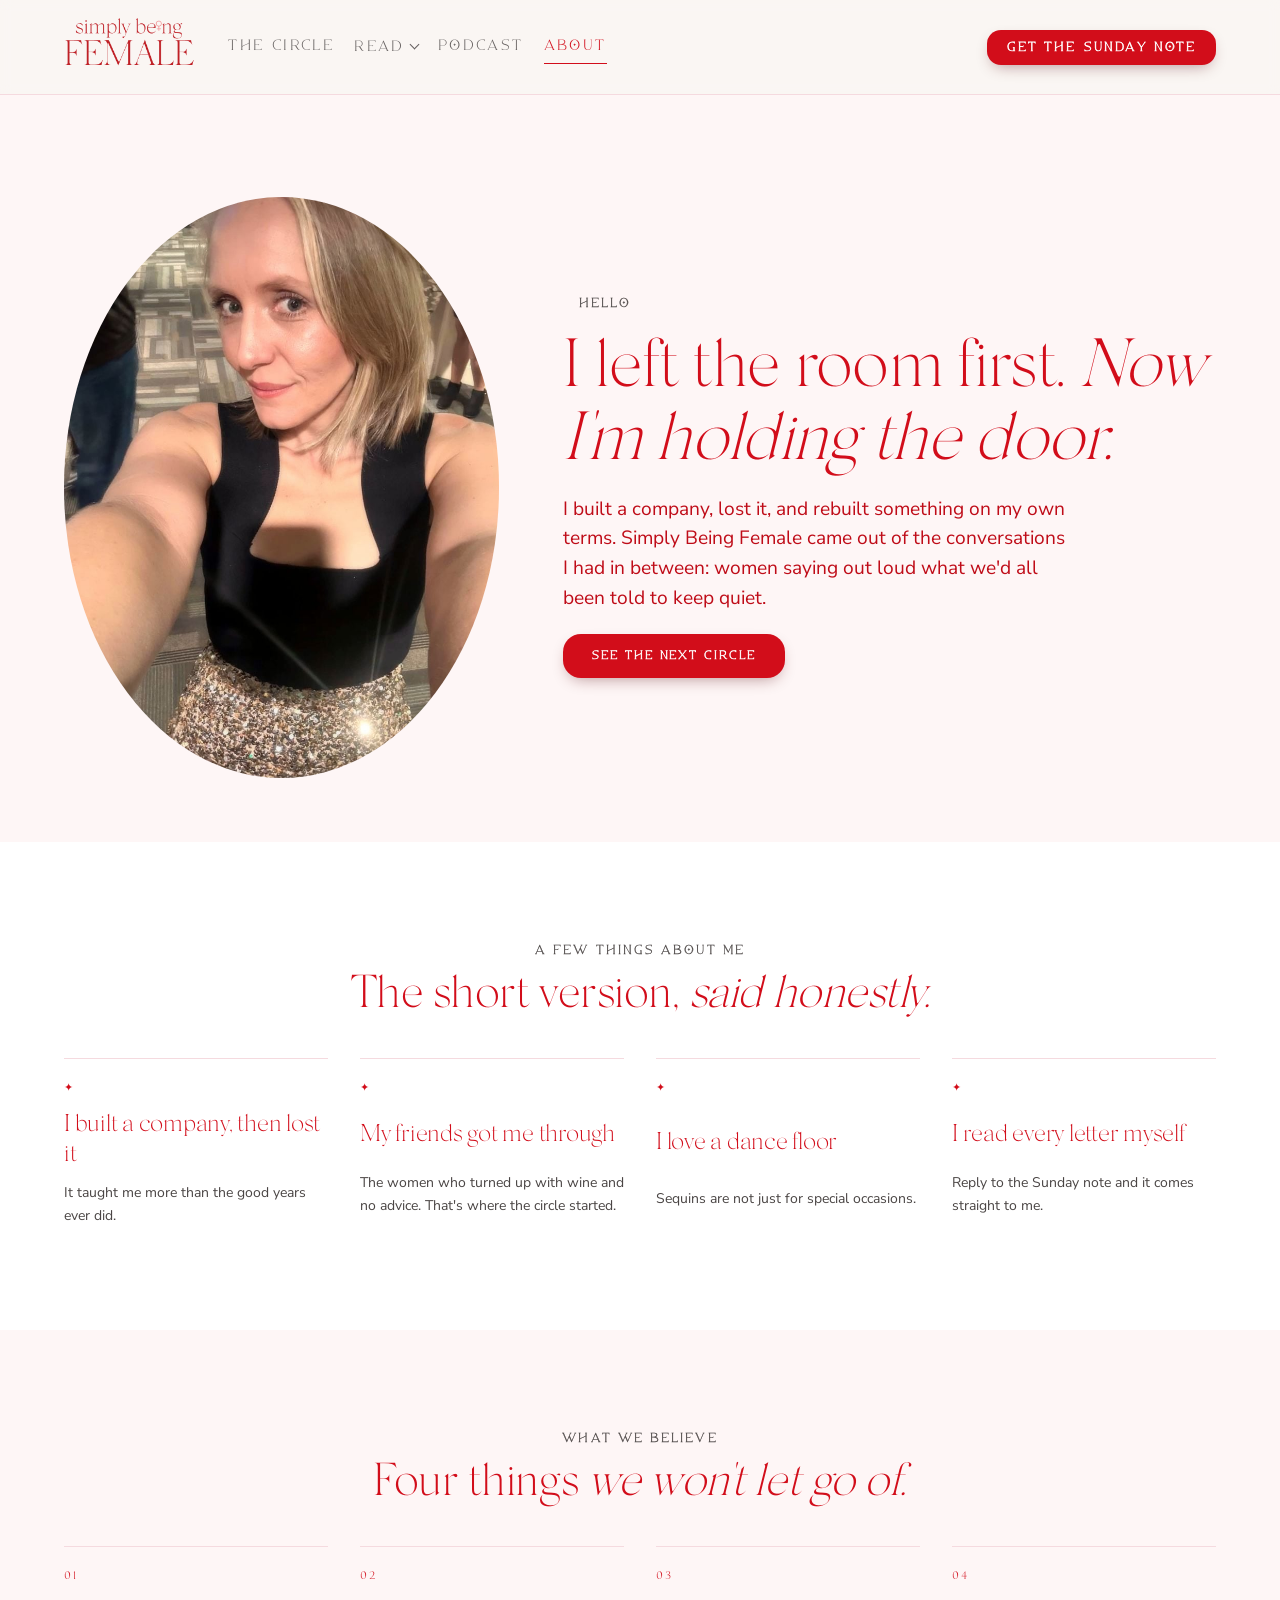
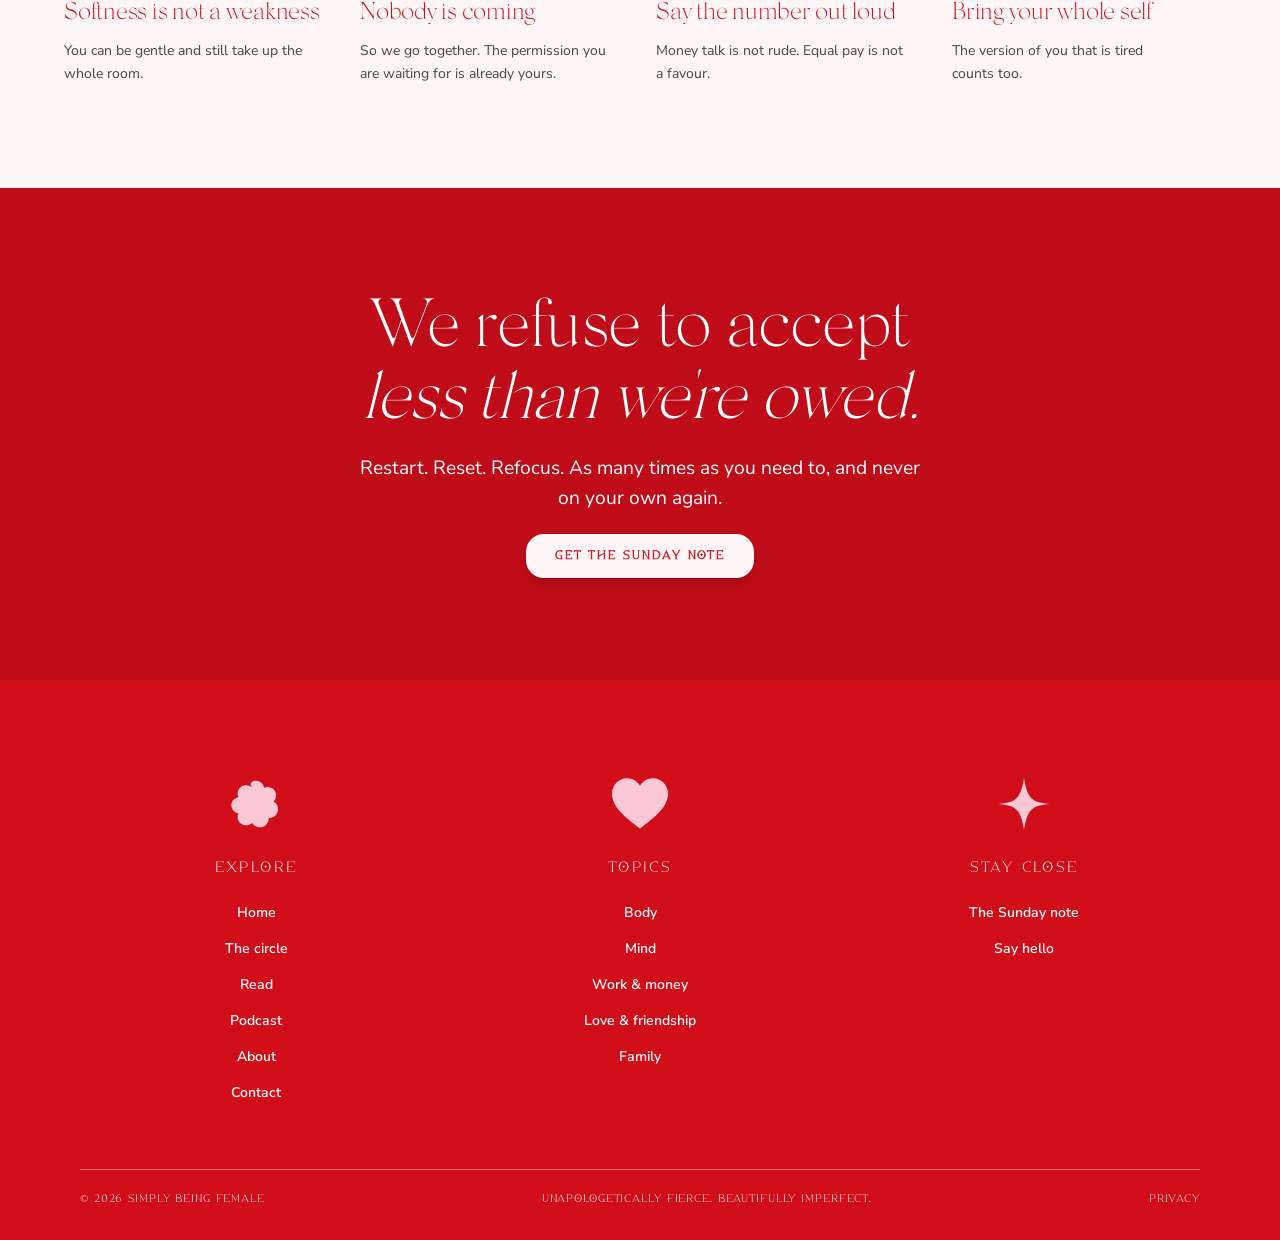
==== about.html @ 3d2ab076 "Higher-contrast badge, larger ready heading, slimmer signup field Co-Authored-By: Claude Opus 5.5 <n" ====
<!DOCTYPE html>
<html lang="en-GB">
<head>
  <meta charset="UTF-8" />
  <meta name="viewport" content="width=device-width, initial-scale=1.0" />
  <title>About · Simply Being Female</title>
  <meta name="description" content="I left the room first. Now I'm holding the door. The story behind Simply Being Female, and what we believe." />
  <meta property="og:type" content="website" />
  <meta property="og:site_name" content="Simply Being Female" />
  <meta property="og:title" content="About · Simply Being Female" />
  <meta property="og:description" content="I left the room first. Now I'm holding the door. The story behind Simply Being Female, and what we believe." />
  <meta property="og:url" content="https://simplybeingfemale.netlify.app/about.html" />
  <meta property="og:image" content="https://simplybeingfemale.netlify.app/assets/imagery/founder-garden.jpg" />
  <meta name="twitter:card" content="summary_large_image" />
  <link rel="icon" type="image/svg+xml" href="assets/favicon.svg" />
  <link rel="stylesheet" href="style.css?v=20261121e" />
</head>
<body>

  <div class="nav-utility">
    <a class="brand-wordmark" href="index.html"><img src="assets/logos/SBF%20Logo%20V2.png" alt="Simply Being Female, home" /></a>
    <nav class="nav-links-all" id="nav-links-all" aria-label="Main">
      <a class="nav-link" href="circle.html">The circle</a>
      <div class="nav-topics">
        <button class="nav-link nav-topics-toggle" type="button" aria-expanded="false" aria-controls="topics-menu">Read</button>
        <div class="topics-menu" id="topics-menu">
          <div class="topics-inner">
            <div class="topics-col">
              <span class="topics-title">Read by topic</span>
              <a href="blog.html">Everything</a>
              <a href="blog.html?topic=body">Body</a>
              <a href="blog.html?topic=mind">Mind</a>
              <a href="blog.html?topic=work-and-money">Work &amp; money</a>
              <a href="blog.html?topic=love-and-friendship">Love &amp; friendship</a>
              <a href="blog.html?topic=family">Family</a>
            </div>
          </div>
        </div>
      </div>
      <a class="nav-link" href="podcast.html">Podcast</a>
      <a class="nav-link active" aria-current="page" href="about.html">About</a>
    </nav>
    <div class="nav-utility-actions">
      <a class="btn btn-primary btn-sm nav-cta" href="#" data-open-join><span class="hide-sm">Get the </span>Sunday note</a>
      <button class="nav-toggle" aria-label="Open menu" aria-expanded="false" aria-controls="nav-links-all">&#9776;</button>
    </div>
  </div>

  <main>

    <section class="section tone-blush" style="padding-bottom: var(--space-16);">
      <div class="section-inner wide two-up" style="grid-template-columns: minmax(0,.8fr) minmax(0,1.2fr);">
        <div class="photo-mask oval"><img src="assets/imagery/founder-sequins.jpg" alt="The founder in a black top and sequin skirt" loading="lazy" /></div>
        <div class="stack">
          <div class="eyebrow rule">Hello</div>
          <h1 style="font-size: var(--text-display);">I left the room first. <em>Now I'm holding the door.</em></h1>
          <p class="lede" style="max-width: 42ch;">I built a company, lost it, and rebuilt something on my own terms. Simply Being Female came out of the conversations I had in between: women saying out loud what we'd all been told to keep quiet.</p>
          <a class="btn btn-primary" href="circle.html">See the next circle</a>
        </div>
      </div>
    </section>

    <section class="section tone-white">
      <div class="section-inner wide" style="display:grid; gap: var(--space-10);">
        <div class="stack center" style="gap: var(--space-3);">
          <div class="eyebrow rule center">A few things about me</div>
          <h2>The short version, <em>said honestly.</em></h2>
        </div>
        <div class="belief-grid">
          <div class="belief-item">
            <span class="belief-num">✦</span>
            <h3>I built a company, then lost it</h3>
            <p>It taught me more than the good years ever did.</p>
          </div>
          <div class="belief-item">
            <span class="belief-num">✦</span>
            <h3>My friends got me through</h3>
            <p>The women who turned up with wine and no advice. That's where the circle started.</p>
          </div>
          <div class="belief-item">
            <span class="belief-num">✦</span>
            <h3>I love a dance floor</h3>
            <p>Sequins are not just for special occasions.</p>
          </div>
          <div class="belief-item">
            <span class="belief-num">✦</span>
            <h3>I read every letter myself</h3>
            <p>Reply to the Sunday note and it comes straight to me.</p>
          </div>
        </div>
      </div>
    </section>

    <section class="section tone-blush">
      <div class="section-inner wide" style="display:grid; gap: var(--space-10);">
        <div class="stack center" style="gap: var(--space-3);">
          <div class="eyebrow rule center">What we believe</div>
          <h2>Four things <em>we won't let go of.</em></h2>
        </div>
        <div class="belief-grid">
          <div class="belief-item">
            <span class="belief-num">01</span>
            <h3>Softness is not a weakness</h3>
            <p>You can be gentle and still take up the whole room.</p>
          </div>
          <div class="belief-item">
            <span class="belief-num">02</span>
            <h3>Nobody is coming</h3>
            <p>So we go together. The permission you are waiting for is already yours.</p>
          </div>
          <div class="belief-item">
            <span class="belief-num">03</span>
            <h3>Say the number out loud</h3>
            <p>Money talk is not rude. Equal pay is not a favour.</p>
          </div>
          <div class="belief-item">
            <span class="belief-num">04</span>
            <h3>Bring your whole self</h3>
            <p>The version of you that is tired counts too.</p>
          </div>
        </div>
      </div>
    </section>

    <section class="section tone-raspberry" style="text-align:center;">
      <div class="section-inner stack center">
        <h2 style="max-width: 20ch; font-size: var(--text-display);">We refuse to accept <em>less than we're owed.</em></h2>
        <p class="lede" style="margin-inline:auto;">Restart. Reset. Refocus. As many times as you need to, and never on your own again.</p>
        <a class="btn btn-secondary" href="#" data-open-join>Get the Sunday note</a>
      </div>
    </section>

  </main>

  <footer class="site-footer">
    <div class="footer-inner">
      <div class="footer-grid">
        <div class="footer-col">
          <svg class="footer-icon" viewBox="0 0 48 48" aria-hidden="true"><path d="M24 4c3.6 0 6.3 2.6 6.9 6 3.2-1.4 7-.6 9 2.4 2 3 1.6 6.8-.7 9.4 3 1.8 4.4 5.4 3.4 8.8-1 3.4-4.2 5.6-7.7 5.4.2 3.5-2 6.8-5.4 7.7-3.4 1-7-.5-8.8-3.4-2.6 2.3-6.4 2.7-9.4.7-3-2-3.8-5.8-2.4-9-3.4-.6-6-3.3-6-6.9s2.6-6.3 6-6.9c-1.4-3.2-.6-7 2.4-9 3-2 6.8-1.6 9.4.7C17.7 6.5 20.4 4 24 4z" fill="currentColor"/></svg>
          <span class="footer-col-title">Explore</span>
          <a href="index.html">Home</a>
          <a href="circle.html">The circle</a>
          <a href="blog.html">Read</a>
          <a href="podcast.html">Podcast</a>
          <a href="about.html">About</a>
          <a href="contact.html">Contact</a>
        </div>
        <div class="footer-col">
          <svg class="footer-icon" viewBox="0 0 24 22" aria-hidden="true"><path d="M12 21.5C5.5 16.6 0 12.2 0 6.6 0 3 2.8 0 6.4 0c2.3 0 4.4 1.2 5.6 3.1C13.2 1.2 15.3 0 17.6 0 21.2 0 24 3 24 6.6c0 5.6-5.5 10-12 14.9z" fill="currentColor"/></svg>
          <span class="footer-col-title">Topics</span>
          <a href="blog.html?topic=body">Body</a>
          <a href="blog.html?topic=mind">Mind</a>
          <a href="blog.html?topic=work-and-money">Work &amp; money</a>
          <a href="blog.html?topic=love-and-friendship">Love &amp; friendship</a>
          <a href="blog.html?topic=family">Family</a>
        </div>
        <div class="footer-col">
          <svg class="footer-icon" viewBox="0 0 48 48" aria-hidden="true"><path d="M24 2c1.6 10.4 4.2 15.8 8 18.4 3.2 2.2 7.6 3 14 3.6-6.4.6-10.8 1.4-14 3.6-3.8 2.6-6.4 8-8 18.4-1.6-10.4-4.2-15.8-8-18.4-3.2-2.2-7.6-3-14-3.6 6.4-.6 10.8-1.4 14-3.6 3.8-2.6 6.4-8 8-18.4z" fill="currentColor"/></svg>
          <span class="footer-col-title">Stay close</span>
          <a href="#" data-open-join>The Sunday note</a>
          <a href="contact.html">Say hello</a>
        </div>
      </div>
      <div class="footer-bottom">
        <span>© 2026 Simply Being Female</span>
        <span class="footer-tagline">Unapologetically fierce. Beautifully imperfect.</span>
        <div class="footer-social"><a href="privacy.html">Privacy</a></div>
      </div>
    </div>
  </footer>

  <div class="dialog-scrim" id="join-dialog">
    <div class="dialog-box" role="dialog" aria-modal="true" aria-labelledby="join-title">
      <button class="dialog-close" data-close-join aria-label="Close">&times;</button>
      <div id="join-step-1">
        <h2 id="join-title">The Sunday note</h2>
        <form id="join-form" class="join-form" name="sunday-note" method="POST" data-netlify="true" netlify-honeypot="bot-field">
          <input type="hidden" name="form-name" value="sunday-note" />
          <p hidden><label>Don't fill this out: <input name="bot-field" /></label></p>
          <p>The letter you'd write if you weren't being polite. Every Sunday, free, plus first sight of new circle dates.</p>
          <div class="field">
            <label class="field-label" for="join-email">Email</label>
            <input id="join-email" type="email" name="email" placeholder="you@email.com" autocomplete="email" required />
          </div>
          <p class="join-small">Unsubscribe whenever, no hard feelings. <a href="privacy.html">Privacy</a></p>
          <div class="dialog-footer">
            <button class="btn btn-primary" type="submit">Send me the note</button>
            <button class="btn btn-ghost" type="button" data-close-join>Not now</button>
          </div>
        </form>
      </div>
      <div id="join-step-2" style="display:none;">
        <h2>You're in.</h2>
        <p class="dialog-body">Your first Sunday note arrives this weekend. Reply to it. I read every one.</p>
        <div class="dialog-footer"><button class="btn btn-primary" data-close-join>Back to the site</button></div>
      </div>
    </div>
  </div>

  <script src="script.js?v=20261121"></script>
</body>
</html>
---- style.css ----
@import url("https://fonts.googleapis.com/css2?family=Nunito+Sans:ital,wght@0,400;0,600;0,700;0,800;1,400&family=Anton&family=Mrs+Saint+Delafield&family=Cormorant+Garamond:ital,wght@0,300;0,400;1,300;1,400&display=swap");

@font-face {
  font-family: "Brolia";
  src: url("fonts/BroliaRegular.otf") format("opentype");
  font-weight: 400;
  font-style: normal;
  font-display: swap;
}

@font-face {
  font-family: "Silk Serif";
  src: url("fonts/SilkSerif-ExtraLight.otf") format("opentype");
  font-weight: 200;
  font-style: normal;
  font-display: swap;
}

:root {
  /* Palette — 2026-10-05 (final): owner-chosen six — Scarlet #BF0C18,
     Crimson apple #D20D1A, Rose blush #D94549, Strawberry #EF476F;
     orange = Papaya punch #EC5534 (owner sample, 2026-10-06; was #FF6634) (owner-supplied, replaced vermilion
     #FC3D00) and yellow = golden #FFBE00 (sampled
     from the owner's säge café reference, replacing Tiger and Marigold) — plus pale strawberry tints and white.
     Superseded mapping below kept for history: built from two owner-supplied reference palettes
     (#D81A51 #E66021 #F4A1BD #C50B18 #EA8A96 + "Morning sky" #E4623A
     #F4C9D0 #F48A98 #F47D11 #C4114B). Rule of thumb, from a contrast check:
     cherry + raspberry blocks take WHITE text; orange, coral and the pinks
     take INK text (white on them is only 2-3:1); white / off-white / pale
     pink sections take cherry headings + ink body. Alternate one bold block
     with one white or pale section. Full table in CLAUDE.md. */
  --sbf-red: #D20D1A;        /* Crimson apple — signature (~ logo red) */
  --sbf-red-deep: #BF0C18;   /* Scarlet — hover; red text on pale pink */
  --sbf-red-bright: #D81A51; /* bright raspberry — large display only */
  --sbf-cherry: #D20D1A;     /* alias of red */
  --sbf-raspberry: #BF0C18;  /* Scarlet — bold block (white text 6.4) */

  --sbf-berry: #732235;      /* deep strawberry (strawberry at 48%) — high-contrast block: white 10.4, pale pink 7.1 */
  --sbf-pink: #EF476F;       /* Strawberry — blocks and accents (ink text 4.7) */
  --sbf-pink-deep: #C91D56;  /* dark strawberry (strawberry's hue, deepened) — hover on pink, pink text on white; white text 5.5 */
  --sbf-candy: #FAC8D4;      /* pale strawberry — big words on reds */
  --sbf-bubblegum: #D94549;  /* Rose blush — highlight words on white (4.3) */
  --sbf-blush: #FEF6F6;      /* pale pink sections — half the tint of #FCEDEE (owner: "at least half lighter") */
  --sbf-petal: #FAC8D4;      /* pale strawberry — giant hero lettering, photo placeholders */
  --sbf-blush-deep: #FAE6E7; /* hover on blush */
  --sbf-cotton: #FAE6E7;     /* alias of blush-deep */

  --sbf-cream: #FAF6F3;      /* off-white page background */
  --sbf-paper: #FFFFFF;      /* white sections — the breathing room */
  --sbf-ink: #4A4544;        /* owner (2026-10-10): warm charcoal for all text — was grey #616161, berry-brown #6E4448, deep berry #3B0A12 */
  --sbf-ink-soft: #4A4544;
  --sbf-line: #F5DADF;       /* hairline borders */

  --sbf-coral: #EC5534;      /* Papaya punch (owner-supplied) — highlight words: 3.6 on white, keep them large */
  --sbf-orange: #EC5534;     /* Papaya punch — bands, blocks (ink text 4.8; white only 3.6) */
  --sbf-apricot: #FFF0EB;    /* pale papaya tint (unused so far) */
  --sbf-yellow: #FFBE00;     /* golden yellow — sampled from owner ref (säge); small pops: badge, starburst (ink text 10:1, never white) */
  --sbf-wine: #BF0C18;       /* legacy name — Scarlet */
  --sbf-burnt: #BF0C18;      /* legacy name — Scarlet */

  --text-heading: var(--sbf-red);
  --text-body: var(--sbf-ink);
  --text-muted: var(--sbf-ink-soft);
  --text-on-red: var(--sbf-blush);
  --text-on-blush: var(--sbf-red);
  --text-link: var(--sbf-red);
  --text-link-hover: var(--sbf-red-deep);

  --surface-page: var(--sbf-cream);
  --surface-card: var(--sbf-paper);
  --surface-soft: var(--sbf-blush);
  --surface-bold: var(--sbf-red);
  --surface-accent: var(--sbf-pink);

  --border-hairline: var(--sbf-line);
  --border-strong: var(--sbf-red);

  --action-bg: var(--sbf-red);
  --action-fg: var(--sbf-blush);
  --action-bg-hover: var(--sbf-red-deep);

  --focus-ring: var(--sbf-pink);
  --state-disabled-fg: #B79495;
  --state-disabled-bg: #F0E3E3;

  --font-display: "Silk Serif", "Cormorant Garamond", Georgia, serif;
  --font-deco: "Brolia", "Silk Serif", Georgia, serif;
  --font-numeral: "Silk Serif", "Cormorant Garamond", Georgia, serif; /* chunky soft serif — big stat numbers only */
  --font-punch: "Anton", Impact, "Arial Narrow", sans-serif; /* chunky condensed caps — one punch word per section */
  --font-script: "Mrs Saint Delafield", "Brush Script MT", cursive; /* handwritten accent — one word at a time */
  --font-body: "Nunito Sans", system-ui, -apple-system, "Segoe UI", sans-serif;

  --text-hero: clamp(40px, 8vw, 100px);
  --text-display: clamp(32px, 5.5vw, 68px);
  --text-h1: clamp(40px, 5.6vw, 76px); /* 2026-11-21: inner-page titles were 46px max next to a 100px home hero */
  --text-h2: clamp(30px, 3.6vw, 48px); /* was 32px max, too small for a 200-weight serif */
  --text-h3: clamp(22px, 1.9vw, 26px);
  --text-lead: clamp(18px, 1.5vw, 21px);
  --text-body-lg: 19px;
  --text-body-md: 17px;
  --text-body-sm: 14px;
  --text-label: 12px;
  --text-micro: 11px;

  --leading-tight: 0.92;
  --leading-display: 1.06;
  --leading-snug: 1.24;
  --leading-body: 1.65;
  --leading-loose: 1.8;

  --tracking-display: -0.01em;
  --tracking-normal: 0;
  --tracking-wide: 0.08em;
  --tracking-deco: 0.16em;
  --tracking-micro: 0.22em;

  --weight-light: 400;
  --weight-regular: 400;
  --weight-semibold: 600;
  --weight-bold: 700;
  --weight-black: 800;

  --space-0: 0;
  --space-1: 4px;
  --space-2: 8px;
  --space-3: 12px;
  --space-4: 16px;
  --space-5: 20px;
  --space-6: 24px;
  --space-8: 32px;
  --space-10: 40px;
  --space-12: 48px;
  --space-16: 64px;
  --space-20: 80px;
  --space-24: 96px;
  --space-32: 128px;

  --gutter-page: clamp(20px, 5vw, 72px);
  --section-y: clamp(56px, 8vw, 112px);
  --measure-narrow: 34ch;
  --measure-body: 58ch;
  --measure-wide: 72ch;
  --container-max: 1240px;
  --container-narrow: 760px;

  --radius-none: 0;
  --radius-xs: 4px;
  --radius-sm: 8px;
  --radius-md: 14px;
  --radius-lg: 22px;
  --radius-xl: 32px;
  --radius-pill: 999px;
  --radius-oval: 50% / 50%;

  --border-width-hairline: 1px;
  --border-width-mid: 2px;
  --border-width-bold: 3px;

  --shadow-none: none;
  --shadow-soft: 0 2px 10px rgba(143, 20, 25, .06);
  --shadow-card: 0 10px 30px -12px rgba(143, 20, 25, .16);
  --shadow-lift: 0 18px 44px -16px rgba(143, 20, 25, .22);
  --shadow-focus: 0 0 0 3px var(--sbf-pink);

  --ease-out: cubic-bezier(.2, .7, .25, 1);
  --duration-fast: 160ms;
  --duration-base: 240ms;
  --duration-slow: 420ms;
  --marquee-duration: 28s;
  --transition-control: background-color var(--duration-fast) var(--ease-out), color var(--duration-fast) var(--ease-out), border-color var(--duration-fast) var(--ease-out), transform var(--duration-fast) var(--ease-out);
}

@media (prefers-reduced-motion: reduce) {
  :root {
    --duration-fast: 0ms;
    --duration-base: 0ms;
    --duration-slow: 0ms;
    --marquee-duration: 0s;
  }
}

* {
  box-sizing: border-box;
}

body {
  margin: 0;
  background: var(--surface-page);
  color: var(--text-body);
  font-family: var(--font-body);
  font-size: var(--text-body-md);
  line-height: var(--leading-body);
  -webkit-font-smoothing: antialiased;
}

h1, h2, h3, h4 {
  font-family: var(--font-display);
  font-weight: var(--weight-light);
  color: var(--text-heading);
  letter-spacing: var(--tracking-display);
  line-height: var(--leading-display);
  margin: 0;
}

h1, h2 { text-wrap: balance; }
p { text-wrap: pretty; }
h1 { font-size: var(--text-h1); }
h2 { font-size: var(--text-h2); }
h3 { font-size: var(--text-h3); line-height: var(--leading-snug); }
p { margin: 0; }

a {
  color: var(--text-link);
  text-decoration-thickness: 1px;
  text-underline-offset: 3px;
  transition: color var(--duration-fast) var(--ease-out);
}
a:hover { color: var(--text-link-hover); }

em { font-style: italic; }
::selection { background: var(--sbf-pink); color: var(--sbf-red-deep); }
:focus-visible { outline: none; box-shadow: var(--shadow-focus); }
img { max-width: 100%; display: block; }
main { overflow-x: clip; } /* stops tilted/offset decorations causing sideways scroll on phones */

.container {
  max-width: var(--container-max);
  margin: 0 auto;
  padding: 0 var(--gutter-page);
}
.container-narrow {
  max-width: var(--container-narrow);
  margin: 0 auto;
  padding: 0 var(--gutter-page);
}

/* Eyebrow — Brolia caps label */
.eyebrow {
  display: flex;
  align-items: center;
  gap: var(--space-4);
  color: var(--sbf-red);
  font-family: var(--font-deco);
  font-size: var(--text-label);
  letter-spacing: var(--tracking-deco);
  text-transform: uppercase;
  line-height: 1;
}
.eyebrow.on-blush { color: var(--sbf-blush); }
.eyebrow.rule::before,
.eyebrow.rule::after {
  content: "";
  flex: 1;
  max-width: 96px;
  height: 1px;
  background: currentColor;
  opacity: .35;
}
.eyebrow.center { justify-content: center; }

/* Buttons — the brand's only shape is a pill in Brolia caps */
.btn {
  display: inline-flex;
  align-items: center;
  justify-content: center;
  gap: var(--space-2);
  font-family: var(--font-deco);
  letter-spacing: var(--tracking-deco);
  text-transform: uppercase;
  border-radius: 18px;
  cursor: pointer;
  text-decoration: none;
  white-space: nowrap;
  line-height: 1;
  border-style: solid;
  border-width: 3px;
  border-color: transparent; /* owner: plain buttons, no outline, slight drop shadow (replaced the white-border sticker look) */
  padding: 13px 26px;
  font-size: var(--text-label);
  -webkit-text-stroke: .045em currentColor; /* owner: slightly bolder button text — Brolia only ships one weight */
  box-shadow: 0 6px 16px -6px rgba(84, 8, 14, .45);
  transition: transform var(--duration-fast) var(--ease-out), box-shadow var(--duration-fast) var(--ease-out), background-color var(--duration-fast) var(--ease-out), border-color var(--duration-fast) var(--ease-out), color var(--duration-fast) var(--ease-out);
}
.btn:hover { transform: translateY(-1px); box-shadow: 0 10px 22px -8px rgba(84, 8, 14, .5); }
.btn:active { transform: translateY(0); box-shadow: 0 3px 8px -4px rgba(84, 8, 14, .45); }
.btn-sm { padding: 9px 18px; font-size: 13px; border-width: 2px; border-radius: 14px; }
.btn-lg { padding: 17px 34px; font-size: var(--text-body-sm); border-radius: 20px; }

.btn-primary { background: var(--sbf-red); color: var(--sbf-paper); border-color: transparent; }
.btn-primary:hover { background: var(--sbf-red-deep); }

.btn-secondary { background: var(--sbf-blush); color: var(--sbf-red); border-color: transparent; }
.btn-secondary:hover { background: var(--sbf-blush-deep); }

.btn-outline { background: var(--sbf-paper); color: var(--sbf-red); border-color: transparent; }
.btn-outline:hover { background: var(--sbf-red); color: var(--sbf-paper); }
.btn-orange { background: var(--sbf-orange); color: var(--sbf-paper); border-color: transparent; -webkit-text-stroke: .045em currentColor; } /* owner: orange button with white writing */
.btn-orange:hover { background: var(--sbf-red); color: var(--sbf-paper); }

.btn-ghost { background: transparent; color: var(--sbf-red); border-color: transparent; box-shadow: none; }
.btn-ghost:hover { background: var(--sbf-blush); color: var(--sbf-red); box-shadow: none; }
.btn-ghost:active { transform: none; box-shadow: none; }
/* Small card buttons (See dates / Enquire / Read): always the pale-pink pill
   (owner: "make it like this all the time"), a touch larger and heavier,
   papaya text (owner: "remove the swirl but make the text orange"). */
.btn-ghost.btn-sm {
  background: var(--sbf-blush);
  color: var(--sbf-ink); /* owner: charcoal grey writing (was red, before that papaya) */
  font-size: 15px;
  -webkit-text-stroke: .055em currentColor;
  padding: 11px 21px;
  border-radius: 16px;
}
.btn-ghost.btn-sm:hover { background: var(--sbf-blush-deep); color: var(--sbf-ink); }

.btn-onred { background: var(--sbf-paper); color: var(--sbf-red); border-color: transparent; }
.btn-onred:hover { background: var(--sbf-blush); }

.btn-block { width: 100%; }

.btn-row { display: flex; gap: var(--space-3); flex-wrap: wrap; }
.btn-row.center { justify-content: center; }

/* Badge */
.badge {
  display: inline-flex;
  align-items: center;
  gap: var(--space-2);
  padding: 6px 12px;
  border-radius: var(--radius-pill);
  font-family: var(--font-deco);
  font-size: var(--text-micro);
  letter-spacing: var(--tracking-deco);
  text-transform: uppercase;
  line-height: 1;
}
.badge-red { background: var(--sbf-red); color: var(--sbf-blush); }
.badge-blush { background: var(--sbf-blush); color: var(--sbf-red); }
.badge-pink { background: var(--sbf-pink); color: var(--sbf-ink); }
.badge-outline { background: transparent; color: var(--sbf-red); box-shadow: inset 0 0 0 1px var(--sbf-red); }
.badge-yellow { background: var(--sbf-orange); color: var(--sbf-ink); }

/* Tag — journal filter chip */
.tag {
  padding: 9px 16px;
  border-radius: var(--radius-pill);
  cursor: pointer;
  font-family: var(--font-body);
  font-size: var(--text-body-sm);
  font-weight: var(--weight-semibold);
  border: 1px solid var(--sbf-line);
  background: transparent;
  color: var(--sbf-red);
  transition: var(--transition-control);
  line-height: 1;
}
.tag:hover { background: var(--sbf-blush); }
.tag.active { background: var(--sbf-red); border-color: var(--sbf-red); color: var(--sbf-blush); }

/* Marquee */
.marquee {
  overflow: hidden;
  white-space: nowrap;
  background: var(--sbf-red);
  color: var(--sbf-paper);
  padding: 10px 0;
  font-size: 13px;
}
.marquee.tone-pink { background: var(--sbf-pink); color: var(--sbf-ink); }
.marquee-track {
  display: inline-flex;
  animation: sbf-marquee var(--marquee-duration) linear infinite;
  font-family: var(--font-deco);
  letter-spacing: var(--tracking-deco);
  text-transform: uppercase;
}
.marquee-track span {
  display: inline-flex;
  align-items: center;
  gap: var(--space-6);
  padding-right: var(--space-6);
}
.marquee-track span::after { content: "✦"; opacity: .6; margin-left: var(--space-6); }
@keyframes sbf-marquee { from { transform: translateX(0); } to { transform: translateX(-50%); } }

/* Navbar — one sticky bar: logo left, links beside it, Join us right (direct child of <body>) */
.nav-utility {
  position: sticky;
  top: 0;
  z-index: 20;
  display: flex;
  align-items: center;
  gap: var(--space-8);
  padding: 18px var(--gutter-page); /* owner: more room above and below, equal */
  background: color-mix(in srgb, var(--surface-page) 50%, transparent);
  backdrop-filter: blur(6px);
  border-bottom: 1px solid var(--border-hairline);
}
.nav-links-all {
  display: flex;
  gap: var(--space-5);
  flex-wrap: wrap;
  margin-right: auto;
}
.nav-utility-actions {
  display: flex;
  align-items: center;
  gap: var(--space-4);
}
.nav-link {
  background: none;
  border: none;
  cursor: pointer;
  padding: 4px 0;
  font-family: var(--font-deco);
  font-size: 15px;
  letter-spacing: var(--tracking-deco);
  text-transform: uppercase;
  color: inherit;
  text-decoration: none;
  opacity: .85; /* was .62: too faint to read comfortably */
  border-bottom: 1px solid transparent;
  transition: var(--transition-control);
}
.nav-link:hover, .nav-link.active { opacity: 1; border-bottom-color: currentColor; color: var(--sbf-red); }

/* Topics mega-menu (owner: a "Topics" dropdown of female-specific article types,
   laid out in columns like a magazine site). Opens on hover/focus on desktop and
   on click everywhere; spans the full width of the sticky nav bar. */
.nav-topics { display: flex; align-items: center; }
.nav-topics-toggle { position: relative; display: inline-flex; align-items: center; gap: 6px; }
.nav-topics-toggle::before { /* small chevron */
  content: ""; order: 2; width: 6px; height: 6px;
  border-right: 1.5px solid currentColor; border-bottom: 1.5px solid currentColor;
  transform: translateY(-2px) rotate(45deg); transition: transform .2s ease;
}
.nav-topics-toggle::after { /* invisible bridge so the menu stays open while the pointer moves down to it */
  content: ""; position: absolute; left: -12px; right: -12px; top: 100%; height: 34px;
}
.nav-topics.open .nav-topics-toggle, .nav-topics:hover .nav-topics-toggle { opacity: 1; color: var(--sbf-red); }
.nav-topics.open .nav-topics-toggle::before { transform: translateY(1px) rotate(-135deg); }
.topics-menu {
  display: none;
  position: absolute;
  top: 100%;
  left: 0;
  right: 0;
  z-index: 22;
  background: var(--surface-page);
  border-top: 1px solid var(--border-hairline);
  border-bottom: 1px solid var(--border-hairline);
  box-shadow: var(--shadow-lift);
}
.nav-topics.open .topics-menu { display: block; }
@media (hover: hover) and (min-width: 1081px) {
  .nav-topics:hover .topics-menu, .nav-topics:focus-within .topics-menu { display: block; }
}
.topics-inner {
  display: grid;
  grid-template-columns: repeat(5, minmax(0, 1fr));
  gap: var(--space-8);
  max-width: 1280px;
  margin: 0 auto;
  padding: var(--space-10) var(--gutter-page) var(--space-12);
}
.topics-col { display: flex; flex-direction: column; gap: 14px; align-items: flex-start; }
.topics-title {
  font-family: var(--font-display); /* owner: same Silk Serif as the "Simply being" hero title (was Anton caps) */
  font-size: 34px;
  line-height: 1;
  letter-spacing: -0.02em;
  -webkit-text-stroke: .016em currentColor;
  color: var(--sbf-red);
  margin-bottom: 10px;
}
.topics-col a {
  font-family: var(--font-body);
  font-size: 16px;
  color: var(--sbf-ink);
  text-decoration: none;
  border-bottom: 1px solid transparent;
  transition: var(--transition-control);
}
.topics-col a:hover { color: var(--sbf-red); border-bottom-color: currentColor; }
.topics-col a:first-of-type { font-weight: 700; }
.brand-wordmark {
  display: inline-flex;
  align-items: center;
  text-decoration: none;
  white-space: nowrap;
  background: none;
  border: none;
  cursor: pointer;
}
.brand-wordmark { flex: 0 0 auto; }
.brand-wordmark img { height: 58px; width: auto; display: block; }
.nav-toggle {
  display: none;
  align-items: center;
  justify-content: center;
  width: 44px;
  height: 44px;
  background: none;
  border: none;
  color: var(--sbf-pink); /* owner: just the lines, in pink, no other colour */
  font-size: 1.7rem;
  line-height: 1;
  padding: 0;
  cursor: pointer;
}
@media (max-width: 1080px) { /* seven menu items need ~1060px on one row; below that use the menu button */
  .nav-links-all { display: none; }
  .nav-links-all.open {
    display: flex;
    flex-direction: column;
    position: absolute;
    top: 100%;
    left: 0;
    right: 0;
    background: var(--surface-page);
    padding: var(--space-4) var(--gutter-page);
    border-bottom: 1px solid var(--border-hairline);
    z-index: 21;
  }
  .nav-links-all.open { max-height: calc(100vh - 90px); overflow-y: auto; flex-wrap: nowrap; gap: var(--space-4); }
  .nav-topics { width: 100%; }
  .nav-topics { flex-direction: column; align-items: flex-start; }
  .nav-topics-toggle::after { display: none; }
  .topics-menu { position: static; box-shadow: none; border: none; background: none; }
  .topics-inner { grid-template-columns: repeat(auto-fit, minmax(170px, 1fr)); gap: var(--space-6); padding: var(--space-4) 0 var(--space-6); }
  .topics-title { font-size: 22px; margin-bottom: 4px; }
  .topics-col { gap: 10px; }
  .topics-col a { font-size: 15px; }
  .nav-toggle { display: inline-flex; }
  .brand-wordmark img { height: 46px; }
  .nav-utility-actions { margin-left: auto; }
}

/* Footer — owner (2026-10-10): papaya block with rounded top corners, a centred
   heading with script accent words, three centred columns each topped by a white
   icon (flower / heart / ✦ star), then a slim bottom row. Modelled on a "Change
   your habits, change your life" reference she liked. White text on papaya is
   3.6:1 — fine for the heading and bold titles, below AA for the small links. */
.site-footer {
  background: var(--sbf-red); /* owner: switched from papaya to the site red */
  color: var(--sbf-paper);
  border-top: 6px solid var(--sbf-red); /* owner: straight top edge with a red line above the orange (was rounded corners) */
  padding: clamp(56px, 7vw, 96px) var(--gutter-page) var(--space-8);
}
.footer-inner { max-width: 1120px; margin: 0 auto; display: grid; gap: clamp(40px, 5vw, 64px); }
.footer-heading {
  margin: 0;
  text-align: center;
  font-family: var(--font-body);
  font-weight: 800;
  font-size: clamp(30px, 3.6vw, 48px);
  line-height: 1.15;
  color: var(--sbf-paper);
}
.footer-heading .script {
  font-family: var(--font-script);
  font-weight: 400;
  font-size: 1.45em;
  line-height: .8;
  color: var(--sbf-candy);
  padding: 0 .08em;
}
.footer-grid {
  display: grid;
  grid-template-columns: repeat(3, minmax(0, 1fr));
  gap: var(--space-8);
  text-align: center;
}
.footer-col { display: flex; flex-direction: column; align-items: center; gap: var(--space-3); }
.footer-icon { width: 56px; height: 56px; color: var(--sbf-candy); margin-bottom: var(--space-3); } /* owner: pale pink icons (were white) */
.footer-col-title {
  font-family: var(--font-deco);
  font-size: 15px;
  letter-spacing: var(--tracking-deco);
  text-transform: uppercase;
  color: var(--sbf-paper);
  margin-bottom: var(--space-2);
}
.footer-col a {
  color: var(--sbf-paper);
  font-size: var(--text-body-sm);
  font-weight: 600;
  text-decoration: none;
  border-bottom: 1px solid transparent;
  transition: var(--transition-control);
}
.footer-col a:hover { border-bottom-color: currentColor; }
/* owner: Follow column as icons (Instagram, TikTok, Email) instead of words */
.footer-social-icons { display: flex; gap: var(--space-5); justify-content: center; }
.footer-col .footer-social-icons a { display: grid; place-items: center; width: 48px; height: 48px; border-radius: 50%; border: 0; color: var(--sbf-paper); transition: var(--transition-control); }
.footer-col .footer-social-icons a:hover { background: var(--sbf-candy); color: var(--sbf-red); }
.footer-social-icons svg { width: 28px; height: 28px; fill: none; stroke: currentColor; stroke-width: 1.8; stroke-linecap: round; stroke-linejoin: round; }
.footer-social-icons svg .dot { fill: currentColor; }
.footer-bottom {
  padding-top: var(--space-5);
  border-top: 1px solid rgba(255, 255, 255, .35);
  display: flex;
  justify-content: space-between;
  align-items: center;
  gap: var(--space-4);
  flex-wrap: wrap;
  font-family: var(--font-deco);
  font-size: var(--text-micro);
  letter-spacing: var(--tracking-wide);
  text-transform: uppercase;
}
.footer-tagline { font-family: var(--font-deco); }
.footer-social { display: flex; gap: var(--space-5); }
.footer-social a { color: inherit; text-decoration: none; }
.footer-social a:hover { text-decoration: underline; }
@media (max-width: 600px) {
  .footer-grid { grid-template-columns: 1fr; gap: var(--space-10); }
  .footer-bottom { flex-direction: column; text-align: center; }
}

/* Sections */
.section {
  padding: var(--section-y) var(--gutter-page);
}
.section.tone-blush { background: var(--sbf-blush); color: var(--sbf-red); }
.section.tone-red { background: var(--sbf-red); color: var(--sbf-blush); }
.section.tone-red h1, .section.tone-red h2, .section.tone-red h3 { color: var(--sbf-blush); }
.section.tone-coral { background: var(--sbf-coral); color: var(--sbf-ink); }
.section.tone-coral h1, .section.tone-coral h2 { color: var(--sbf-ink); }
.section.tone-paper { background: var(--sbf-paper); }
.section-inner { max-width: var(--container-narrow); margin: 0 auto; }
.section-inner.wide { max-width: var(--container-max); }

.section-inner.grid-stack { display: grid; gap: var(--space-8); }

.stack { display: grid; gap: var(--space-5); justify-items: start; }
.stack.center { justify-items: center; text-align: center; }
.stack.right { justify-items: end; text-align: right; }
.lede {
  /* 2026-11-21: was the 200-weight display serif in red at 88% opacity, which
     read as faint and spindly. Intro paragraphs are reading text, so they use
     the body face at a larger size and the section text colour. */
  font-family: var(--font-body);
  font-weight: 400;
  font-size: var(--text-lead);
  line-height: 1.55;
  max-width: 48ch;
  color: inherit;
}

/* Two-up layout */
.two-up {
  display: grid;
  grid-template-columns: minmax(0, 1fr) minmax(0, 1fr);
  gap: clamp(28px, 5vw, 72px);
  align-items: center;
}
.two-up.top { align-items: start; }
@media (max-width: 800px) {
  .two-up { grid-template-columns: 1fr; }
}


/* Stats band */
.stats-band { padding: var(--space-16) 0 var(--space-12); background: var(--sbf-paper); }
.stats-grid {
  display: grid;
  grid-template-columns: repeat(4, minmax(0, 1fr)); /* four across, 2×2 on narrower screens (was auto-fit, which left one stat alone on a second row) */
  gap: var(--space-8);
  text-align: center;
}
@media (max-width: 900px) { .stats-grid { grid-template-columns: repeat(2, minmax(0, 1fr)); row-gap: var(--space-10); } }
.stat-number {
  display: block;
  font-family: var(--font-numeral);
  font-weight: 700; /* owner: slightly lighter (was 800) */
  font-variation-settings: "opsz" 24, "SOFT" 100; /* owner: match the soft rounded "Sophie & James" names — low contrast, rounded terminals */
  font-size: clamp(36px, 4.875vw, 66px); /* owner: a quarter smaller */
  letter-spacing: -0.01em;
  color: var(--sbf-orange); /* owner: papaya orange (tried pale strawberry, Strawberry, dark strawberry, red, pink) */
  line-height: 0.95;
}
.stat-label {
  font-family: var(--font-deco);
  font-weight: 600;
  font-size: var(--text-micro);
  letter-spacing: var(--tracking-wide);
  text-transform: uppercase;
  color: var(--text-muted);
  margin-top: var(--space-2);
  display: block;
}

/* Oval image masks — the brand's three photo shapes, plate fallback when no real photo */
.photo-mask {
  background: var(--sbf-petal);
  overflow: hidden;
  display: flex;
  align-items: center;
  justify-content: center;
  color: var(--sbf-red);
  font-family: var(--font-deco);
  font-size: var(--text-micro);
  letter-spacing: var(--tracking-wide);
  text-transform: uppercase;
  text-align: center;
  padding: var(--space-4);
}
.photo-mask.oval { border-radius: var(--radius-oval); aspect-ratio: 3 / 4; }
.photo-mask.arch { border-radius: var(--radius-pill) var(--radius-pill) var(--radius-lg) var(--radius-lg); aspect-ratio: 4 / 5; }
.photo-mask.soft { border-radius: var(--radius-lg); aspect-ratio: 4 / 5; }
.photo-mask img { width: 100%; height: 100%; object-fit: cover; }
.photo-mask:has(img) { padding: 0; } /* real photos fill the mask edge to edge; padding is only for the placeholder label */

/* Grid */
.grid-auto { display: grid; grid-template-columns: repeat(auto-fit, minmax(230px, 1fr)); gap: var(--space-6); }

/* Card — white plate, 22px corners, warm low shadow, no border */
.card {
  border-radius: var(--radius-lg);
  overflow: hidden;
  background: var(--surface-card);
  color: var(--text-body);
  box-shadow: var(--shadow-card);
  display: flex;
  flex-direction: column;
  transition: box-shadow var(--duration-base) var(--ease-out), transform var(--duration-base) var(--ease-out);
  text-decoration: none;
}
.card.hoverable:hover { box-shadow: var(--shadow-lift); transform: translateY(-1px); }
.card.tone-blush { background: var(--sbf-blush); color: var(--sbf-red); }
.card.tone-red { background: var(--sbf-red); color: var(--sbf-blush); }
.card-media { aspect-ratio: 4 / 3; }
.card-media.photo-mask { border-radius: 0; }
.card-body { padding: var(--space-6); display: grid; gap: var(--space-3); flex: 1; }
.card-eyebrow {
  font-family: var(--font-deco);
  font-size: var(--text-micro);
  letter-spacing: var(--tracking-deco);
  text-transform: uppercase;
  color: var(--sbf-red);
}
.card.tone-red .card-eyebrow { color: var(--sbf-cream); }
.card-title {
  font-family: var(--font-display);
  font-weight: var(--weight-light);
  font-size: var(--text-h3);
  line-height: var(--leading-snug);
  letter-spacing: var(--tracking-display);
  color: var(--sbf-red);
}
.card.tone-red .card-title { color: var(--sbf-blush); }
.card-title-stack { font-family: var(--font-display); font-weight: 400; font-size: clamp(40px, 4.2vw, 56px); line-height: .92; letter-spacing: -0.03em; color: var(--sbf-petal); -webkit-text-stroke: .035em currentColor; } /* owner: bolder; same font as the "Simply being female" hero title, slightly larger, pale pink like the hero title (was white; before that chunky Fraunces) */
.card.tone-red .card-title-stack { color: var(--sbf-petal); }
.card-body p { font-size: var(--text-body-sm); line-height: var(--leading-body); opacity: .85; }
.card-footer { margin-top: auto; padding-top: var(--space-3); }

/* Wavy card — scalloped manifesto quote card, filled + 1.6px outline, no shadow. One per page. */
.wavy-card {
  position: relative;
  --wavy-bg: var(--sbf-cream);
}
/* Wave frame — invitation-card scallops (owner reference: a wavy-edged
   wedding invite + RSVP card). script.js traces a rounded rectangle sized
   to each box; every straight side gets a WHOLE number of big, slow waves
   arranged so both ends sit on an outward peak, and the corners stay on
   that peak — so the edge is symmetric, bulges at the corners and joins
   seamlessly all the way round. Two modes:
     --wave-mode: fill   → the box itself is the wavy shape (--wave-fill),
                           with an offset backing card (--wave-back,
                           --wave-back-x/-y) peeking out behind it
     --wave-mode: stroke → a thin wavy line (--wave-color, --wave-stroke)
   Shape: --wave-len (target wavelength, px), --wave-amp (depth), --wave-radius. */
.wave-frame {
  position: absolute;
  inset: 0;
  pointer-events: none;
  --wave-mode: stroke;
  --wave-len: 90;
  --wave-amp: 6;
  --wave-stroke: 2.5;
  --wave-radius: 18;
  color: var(--wave-color, var(--sbf-red));
}
.wave-frame svg { position: absolute; inset: 0; width: 100%; height: 100%; overflow: visible; }
.wavy-squiggle.outer { --wave-mode: fill; --wave-fill: var(--wavy-bg); --wave-back: var(--sbf-orange); --wave-back-x: 10; --wave-back-y: 10; --wave-len: 100; --wave-amp: 7; z-index: 0; }
.wavy-squiggle.inner { --wave-color: var(--sbf-red); inset: 16px; --wave-len: 80; --wave-amp: 4; --wave-stroke: 1.5; --wave-radius: 12; z-index: 0; }
/* owner: "Why we're here" card in raspberry instead of papaya — heading and button.
   Frame after the owner's pink-and-orange menu reference: a straight-edged pale
   strawberry rectangle with a thick papaya wavy line centred on its edge, so the
   swirl weaves inside and outside the rectangle all the way round. */
.section.stay-small-section { padding: clamp(36px, 5vw, 72px); } /* owner: rectangle runs the width of the page with the same space on all four sides */
.wavy-raspberry { background: var(--sbf-candy); border-radius: 4px; }
.wavy-raspberry .wavy-squiggle.outer { display: none; }
.wavy-raspberry .wavy-squiggle.inner { --wave-color: var(--sbf-orange); --wave-len: 200; --wave-amp: 16; --wave-stroke: 6.5; --wave-radius: 30; inset: calc(-1px * (var(--wave-amp) + var(--wave-stroke) / 2)); }
@media (max-width: 640px) { .wavy-raspberry .wavy-squiggle.inner { --wave-len: 140; --wave-amp: 10; --wave-stroke: 5; } }
.wavy-raspberry .heading-orange { color: var(--sbf-orange); } /* owner: heading back to papaya to match the swirl */
.wavy-raspberry .btn-orange { background: var(--sbf-paper); color: var(--sbf-orange); } /* owner: white button with orange writing on the pink card */
.wavy-raspberry .btn-orange:hover { background: var(--sbf-orange); color: var(--sbf-paper); }
.wavy-card-inner { position: relative; z-index: 1; padding: clamp(30px, 7%, 58px); }
.wavy-card-inner > p:only-child { /* the single quote line (Contact); multi-element cards keep normal text styles */
  font-family: var(--font-body);
  font-weight: var(--weight-black);
  font-size: clamp(20px, 2.2vw, 30px);
  line-height: 1.26;
  color: var(--sbf-red);
}

/* Wavy frame — thick, smooth, single-color wave border (invitation-card style) */
.wavy-frame {
  position: relative;
  padding: clamp(48px, 8%, 84px); /* owner: more room between the wavy line and the text */
}
.wavy-frame-border { --wave-color: var(--sbf-pink); --wave-len: 110; --wave-amp: 11; --wave-stroke: 4.5; --wave-radius: 46; } /* RSVP-style line; owner: smooth round corners, then more swirl and a slightly thicker line */
.wavy-frame-inner {
  position: relative;
  z-index: 1;
}

/* Accordion */
.accordion { border-top: 1px solid var(--border-hairline); }
.accordion-item { border-bottom: 1px solid var(--border-hairline); }
.accordion-trigger {
  width: 100%;
  display: flex;
  align-items: center;
  justify-content: space-between;
  gap: var(--space-4);
  padding: var(--space-5) 0;
  background: none;
  border: none;
  cursor: pointer;
  text-align: left;
  font-family: var(--font-display);
  font-weight: var(--weight-light);
  font-size: var(--text-h3);
  color: var(--sbf-red);
  letter-spacing: var(--tracking-display);
}
.accordion-plus {
  flex: 0 0 22px;
  height: 22px;
  position: relative;
  transition: transform var(--duration-base) var(--ease-out);
}
.accordion-plus::before, .accordion-plus::after {
  content: "";
  position: absolute;
  background: var(--sbf-red);
}
.accordion-plus::before { left: 0; top: 10px; width: 22px; height: 1.5px; }
.accordion-plus::after { left: 10px; top: 0; width: 1.5px; height: 22px; }
.accordion-item.open .accordion-plus { transform: rotate(45deg); }
.accordion-panel {
  display: none;
  padding-bottom: var(--space-6);
  max-width: var(--measure-body);
  font-size: var(--text-body-md);
  line-height: var(--leading-body);
  color: var(--text-muted);
}
.accordion-item.open .accordion-panel { display: block; }

/* Tabs */
.tabs { display: flex; gap: var(--space-8); border-bottom: 1px solid var(--border-hairline); }
.tab {
  background: none;
  border: none;
  cursor: pointer;
  padding: 0 0 14px;
  font-family: var(--font-deco);
  font-size: var(--text-label);
  letter-spacing: var(--tracking-deco);
  text-transform: uppercase;
  color: var(--sbf-red);
  opacity: .5;
  border-bottom: 2px solid transparent;
  margin-bottom: -1px;
  transition: var(--transition-control);
}
.tab.active { opacity: 1; border-bottom-color: var(--sbf-red); }

/* Home offerings tab panels */
.offer-panel { padding-top: var(--space-8); }
.offer-panel-body { max-width: 56ch; }
.offer-title { font-size: var(--text-h2); color: var(--sbf-red); }
.offer-copy { color: var(--text-muted); font-size: var(--text-body-lg); }

/* Circle plan feature list + price */
.feature-list { display: grid; gap: var(--space-4); }
.feature-row {
  display: flex;
  gap: var(--space-4);
  align-items: baseline;
  border-bottom: 1px solid var(--border-hairline);
  padding-bottom: var(--space-4);
}
.feature-mark { color: var(--sbf-pink); }
.price-label {
  font-family: var(--font-deco);
  font-size: var(--text-label);
  letter-spacing: var(--tracking-deco);
  text-transform: uppercase;
  color: var(--sbf-red);
}

/* Forms */
.field { display: grid; gap: var(--space-2); }
.field-label {
  font-family: var(--font-deco);
  font-size: var(--text-micro);
  letter-spacing: var(--tracking-deco);
  text-transform: uppercase;
  color: var(--sbf-red);
}
.field input[type="text"],
.field input[type="email"],
.field select {
  font: inherit;
  font-size: var(--text-body-md);
  color: var(--sbf-ink);
  padding: 13px 18px;
  border-radius: var(--radius-pill);
  background: var(--sbf-paper);
  border: 1px solid var(--border-hairline);
  outline: none;
  width: 100%;
  transition: var(--transition-control);
  appearance: none;
}
.field select { padding-right: 44px; cursor: pointer; }
.field textarea {
  font: inherit;
  font-size: var(--text-body-md);
  color: var(--sbf-ink);
  resize: vertical;
  padding: 14px 18px;
  border-radius: var(--radius-lg);
  background: var(--sbf-paper);
  border: 1px solid var(--border-hairline);
  outline: none;
  width: 100%;
  line-height: var(--leading-body);
}
.field input:focus, .field select:focus, .field textarea:focus {
  box-shadow: var(--shadow-focus);
  border-color: var(--sbf-pink);
}
.field-hint { font-size: var(--text-body-sm); color: var(--text-muted); }
.checkbox-row { display: inline-flex; gap: var(--space-3); align-items: flex-start; cursor: pointer; color: var(--sbf-ink); font-size: var(--text-body-md); }
.checkbox-row input { position: absolute; opacity: 0; width: 0; height: 0; }
.checkbox-box {
  width: 20px; height: 20px; flex: 0 0 20px; margin-top: 2px; border-radius: var(--radius-xs);
  border: 1px solid var(--sbf-line); background: var(--sbf-paper);
  display: grid; place-items: center; transition: var(--transition-control);
}
.checkbox-row input:checked + .checkbox-box { background: var(--sbf-red); border-color: var(--sbf-red); }
.checkbox-box::after {
  content: ""; width: 9px; height: 5px; border-left: 1.8px solid var(--sbf-blush); border-bottom: 1.8px solid var(--sbf-blush);
  transform: rotate(-45deg) translateY(-1px); opacity: 0;
}
.checkbox-row input:checked + .checkbox-box::after { opacity: 1; }

/* Dialog */
.dialog-scrim {
  position: fixed;
  inset: 0;
  display: none;
  align-items: center;
  justify-content: center;
  background: rgba(142, 21, 25, .28);
  backdrop-filter: blur(3px);
  padding: var(--space-6);
  z-index: 40;
}
.dialog-scrim.open { display: flex; }
.dialog-box {
  background: var(--surface-card);
  border-radius: var(--radius-xl);
  box-shadow: var(--shadow-lift);
  padding: var(--space-10);
  width: min(520px, 100%);
  position: relative;
  display: grid;
  gap: var(--space-5);
}
.dialog-close {
  position: absolute; top: 18px; right: 18px; width: 32px; height: 32px; border-radius: var(--radius-pill);
  border: none; background: var(--sbf-blush); color: var(--sbf-red); cursor: pointer; font-size: 16px; line-height: 1;
}
.dialog-box h2 {
  font-family: var(--font-display); font-weight: var(--weight-light); font-size: var(--text-h2);
  color: var(--sbf-red); letter-spacing: var(--tracking-display); line-height: var(--leading-snug);
}
.dialog-body { font-size: var(--text-body-md); line-height: var(--leading-body); color: var(--text-body); }
.join-form { display: grid; gap: var(--space-4); margin-top: var(--space-5); }
.dialog-footer { display: flex; gap: var(--space-3); flex-wrap: wrap; }

/* Toast */
.toast {
  position: fixed; bottom: 24px; right: 24px; z-index: 60;
  display: none;
  gap: var(--space-4); align-items: flex-start;
  background: var(--sbf-blush); color: var(--sbf-red); box-shadow: var(--shadow-card);
  border: 1px solid var(--sbf-red); border-radius: var(--radius-lg);
  padding: var(--space-4) var(--space-5); max-width: 380px;
}
.toast.open { display: flex; }
.toast-content { display: grid; gap: 2px; flex: 1; }
.toast-title { font-family: var(--font-deco); font-size: var(--text-micro); letter-spacing: var(--tracking-deco); text-transform: uppercase; display: block; }
.toast-body { font-size: var(--text-body-sm); color: var(--sbf-ink); }
.toast-close { background: none; border: none; cursor: pointer; color: var(--sbf-red); font-size: 16px; line-height: 1; padding: 0; }

/* Taped photo collage */
.taped-photo {
  margin: 0; background: var(--sbf-paper); padding: 10px; box-shadow: var(--shadow-card); position: relative;
}
.taped-photo .tape {
  position: absolute; top: -11px; left: 50%; transform: translateX(-50%) rotate(4deg);
  width: 74px; height: 22px; background: rgba(246, 220, 220, .78); box-shadow: inset 0 0 0 1px rgba(191, 32, 38, .14);
}
.taped-photo .photo-mask { aspect-ratio: 4/5; border-radius: 0; }
.taped-photo figcaption {
  padding-top: 8px; font-family: var(--font-deco); font-size: var(--text-micro);
  letter-spacing: var(--tracking-wide); text-transform: uppercase; color: var(--sbf-red); text-align: center;
}

/* CheckList */
.checklist { border-radius: var(--radius-md); padding: var(--space-6); display: grid; gap: var(--space-4); }
.checklist.tone-paper { background: var(--sbf-paper); color: var(--text-body); box-shadow: var(--shadow-card); }
.checklist.tone-blush { background: var(--sbf-blush); color: var(--sbf-red); box-shadow: var(--shadow-card); }
.checklist-title { font-family: var(--font-display); font-weight: var(--weight-light); font-size: var(--text-h3); font-style: italic; color: var(--sbf-red); }
.checklist ul { list-style: none; margin: 0; padding: 0; display: grid; gap: var(--space-3); }
.checklist li { display: flex; gap: var(--space-3); align-items: baseline; font-size: var(--text-body-sm); line-height: var(--leading-snug); }
.checklist li::before { content: "✓"; color: var(--sbf-red); flex: 0 0 auto; }
.checklist-price {
  font-family: var(--font-deco); font-size: var(--text-label); letter-spacing: var(--tracking-deco); text-transform: uppercase;
  color: var(--sbf-red); padding-top: var(--space-1); border-top: 1px solid var(--border-hairline);
}

/* Orbit text ring */
.orbit-wrap { position: relative; width: 150px; height: 150px; flex: 0 0 auto; }
.orbit-wrap svg { position: absolute; inset: 0; width: 100%; height: 100%; }
.orbit-photo { position: absolute; inset: 18px; border-radius: 50%; overflow: hidden; }

/* Values / belief list */
.belief-grid { display: grid; grid-template-columns: repeat(auto-fit, minmax(210px, 1fr)); gap: var(--space-8); }
.belief-item { display: grid; gap: var(--space-3); border-top: 1px solid var(--border-hairline); padding-top: var(--space-5); }
.belief-num { font-family: var(--font-deco); font-size: var(--text-micro); letter-spacing: var(--tracking-micro); color: var(--sbf-red); }
.belief-item p { font-size: var(--text-body-sm); line-height: var(--leading-body); color: var(--text-muted); }

/* Press strip */
.press-strip {
  display: flex; gap: var(--space-8); flex-wrap: wrap; padding-top: var(--space-3);
  font-family: var(--font-deco); font-size: var(--text-label); letter-spacing: var(--tracking-deco);
  text-transform: uppercase; color: var(--sbf-paper); opacity: .9;
}

/* ===== Colour blocks + giant-name homepage (2026-10-05) ===== */

/* Section tones — one bold block, then a white or pale one */
.section.tone-white { background: var(--sbf-paper); }
.section.tone-blush { color: var(--sbf-red-deep); }
.section.tone-red { color: var(--sbf-paper); }
.section.tone-raspberry { background: var(--sbf-raspberry); color: var(--sbf-paper); }
.section.tone-raspberry h1, .section.tone-raspberry h2, .section.tone-raspberry h3 { color: var(--sbf-paper); }
.section.tone-orange { background: var(--sbf-orange); color: var(--sbf-ink); }
.section.tone-orange h1, .section.tone-orange h2, .section.tone-orange h3 { color: var(--sbf-ink); }
.section.tone-berry { background: var(--sbf-berry); color: var(--sbf-paper); }
.section.tone-berry h1, .section.tone-berry h2, .section.tone-berry h3 { color: var(--sbf-paper); }
.section.tone-berry em { color: var(--sbf-candy); }
.section.tone-strawberry { background: var(--sbf-pink); color: var(--sbf-ink); } /* bright pink, balanced: white headline (3.6, large only), ink emphasis + small text (4.7), berry badge */
.section.tone-strawberry h1, .section.tone-strawberry h2, .section.tone-strawberry h3 { color: var(--sbf-paper); }
.section.tone-strawberry em { color: var(--sbf-ink); }
.badge-berry { background: var(--sbf-berry); color: var(--sbf-paper); }
.section.tone-petal { background: var(--sbf-petal); color: var(--sbf-berry); } /* owner: #FAC8D4 testimonial; red headline 3.7 (large), berry emphasis + caption 7.1 */
.section.tone-petal h1, .section.tone-petal h2, .section.tone-petal h3 { color: var(--sbf-red); }
.section.tone-petal em { color: var(--sbf-paper); }
.petal-caption { font-family: var(--font-deco); font-size: var(--text-micro); letter-spacing: var(--tracking-deco); text-transform: uppercase; color: var(--sbf-berry); text-decoration: none; border-bottom: 1px solid transparent; transition: var(--transition-control); }
.petal-caption:hover { color: var(--sbf-red); border-bottom-color: currentColor; }
.section.tone-petal .badge-berry { background: var(--sbf-orange); color: var(--sbf-paper); font-size: 13px; padding: 8px 16px; } /* owner: orange badge on the pale pink testimonial (white text 2.9:1) */ /* owner: white "honey on the table" (only 1.5:1 on #FAC8D4) */
.section.tone-rose { background: var(--sbf-pink); color: var(--sbf-ink); }
.section.tone-rose h1, .section.tone-rose h2, .section.tone-rose h3 { color: var(--sbf-ink); }
.section.tone-coral h3 { color: var(--sbf-ink); }

.btn-ghost.on-dark { color: var(--sbf-paper); }
.btn-ghost.on-dark:hover { background: rgba(255, 255, 255, .16); color: var(--sbf-paper); }

/* Handwritten accent word — one at a time */
.script {
  font-family: var(--font-script);
  font-weight: 400;
  font-style: normal;
  font-size: 2.2em;
  line-height: .5;
  letter-spacing: 0;
  display: inline-block;
  transform: rotate(-5deg);
  color: var(--sbf-candy);
}

/* Giant-name hero: huge type behind an arch photo, side taglines, spinning badge */
.hero-giant-wrap {
  position: relative;
  display: grid;
  justify-items: center;
  background: var(--sbf-red);
  color: var(--sbf-paper);
  padding: clamp(24px, 4vw, 52px) var(--gutter-page) 0;
  overflow-x: clip;
}
.hero-giant {
  grid-area: 1 / 1;
  z-index: 1;
  display: grid;
  align-self: start;
  align-content: start;
  justify-items: center;
  font-size: clamp(48px, 12vw, 196px); /* owner: cut by a third, then "take up more space" — now between (was 60 / 14.5vw / 236) */
  line-height: .84;
  letter-spacing: -0.035em;
  color: var(--sbf-petal); /* owner tried orange, reverted to pale pink */
  -webkit-text-stroke: .012em currentColor; /* owner: slightly more weight — Silk Serif only ships ExtraLight */
  text-align: center;
  white-space: nowrap;
}
.hero-giant span + span { font-size: 1.5em; line-height: .78; }
.hero-heart { display: inline-block; width: .2em; height: .19em; margin-left: .04em; vertical-align: baseline; transform: rotate(-12deg); } /* owner: heart in place of the full stop */
.hero-photo.photo-mask.arch {
  grid-area: 1 / 1;
  z-index: 2;
  align-self: start;
  width: clamp(240px, 31vw, 440px);
  aspect-ratio: 3 / 4; /* owner: slightly taller than the standard 4:5 arch */
  margin-top: clamp(78px, 11vw, 186px);
  padding: 0;
  border-radius: var(--radius-pill) var(--radius-pill) 0 0;
}
.hero-side {
  position: absolute;
  z-index: 3;
  bottom: clamp(20px, 3.5vw, 56px);
  max-width: 15ch;
  font-family: var(--font-body);
  font-weight: 700;
  font-size: clamp(17px, 1.7vw, 23px);
  line-height: 1.3;
  color: var(--sbf-paper);
}
.hero-side.left { left: var(--gutter-page); }
.hero-side.right { right: var(--gutter-page); text-align: right; }
.spin-badge {
  position: absolute;
  left: 50%;
  bottom: 0;
  z-index: 4;
  transform: translate(-50%, 50%);
  width: clamp(124px, 12vw, 160px);
  aspect-ratio: 1;
  border-radius: 50%;
  background: var(--sbf-berry); /* 2026-11-21 owner: "elevate, more contrast". Was papaya with charcoal text (2.7:1); deep berry takes pale pink (7.1) and white (10.4) */
  border: 4px solid var(--sbf-paper);
  box-shadow: inset 0 0 0 7px var(--sbf-berry), inset 0 0 0 8px rgba(250, 200, 212, .55), 0 14px 30px -12px rgba(84, 8, 14, .55); /* fine inner ring + soft lift */
  display: grid;
  place-items: center;
}
.spin-badge svg { position: absolute; inset: 0; width: 100%; height: 100%; animation: sbf-spin 22s linear infinite; }
.spin-badge text {
  fill: var(--sbf-candy);
  font-family: var(--font-deco);
  font-size: 13px;
  letter-spacing: .18em;
  text-transform: uppercase;
}
.spin-badge-mark { font-family: var(--font-display); font-style: italic; font-size: 34px; color: var(--sbf-paper); letter-spacing: .02em; -webkit-text-stroke: .02em currentColor; }
@keyframes sbf-spin { to { transform: rotate(360deg); } }
@media (prefers-reduced-motion: reduce) { .spin-badge svg { animation: none; } }
@media (max-width: 760px) {
  .hero-photo.photo-mask.arch { margin-top: calc(max(48px, 12vw) * 1.95); width: min(80vw, 340px); /* tracks the smaller hero title; owner: photo a little bigger */ }
  .hero-side { position: static; max-width: none; text-align: center; padding-top: var(--space-4); }
  .hero-side.right { text-align: center; padding-bottom: 90px; }
}
/* Desktop/tablet: photo on the right (owner request), giant name left-aligned
   so it reads, both taglines stacked bottom-left, badge centred under the photo. */
@media (min-width: 761px) {
  .hero-giant-wrap { --photo-w: clamp(240px, 31vw, 440px); --photo-inset: calc(-1 * var(--gutter-page)); /* flush against the right edge of the screen (owner request) */ }
  .hero-giant { justify-self: start; justify-items: start; text-align: left; margin-top: clamp(20px, 4vw, 64px); margin-left: clamp(12px, 2vw, 36px); } /* owner: title further down, then nudged slightly back up; then slightly further right */
  .hero-photo.photo-mask.arch { justify-self: end; width: var(--photo-w); margin-right: var(--photo-inset); margin-top: clamp(10px, 1.2vw, 20px); aspect-ratio: auto; height: calc(var(--photo-w) * 4 / 3 + clamp(78px, 11vw, 186px) - clamp(10px, 1.2vw, 20px)); } /* owner: photo runs almost the full height of the red section — same width, top raised to just under the nav */
  /* owner: both taglines sit directly under the giant title — title in row 1,
     taglines in rows 2–3 of the same column, photo spanning all three behind. */
  .hero-giant-wrap { grid-template-rows: auto auto 1fr; }
  .hero-giant { grid-area: 1 / 1; }
  .hero-photo.photo-mask.arch { grid-area: 1 / 1 / 4 / 2; }
  .hero-side { position: static; grid-column: 1; justify-self: start; align-self: start; max-width: 24ch; text-align: left; }
  .hero-side.left { grid-row: 2; margin-top: clamp(28px, 4vw, 64px); } /* owner: tucked up under the title, then given more breathing room above */
  .hero-side.right { grid-row: 3; margin-top: .3em; margin-left: calc(32vw - var(--gutter-page)); /* owner: about half way across, then brought further left so it stays on the red */ text-shadow: 0 1px 12px rgba(59, 10, 18, .45); /* keeps white legible where it runs onto the pale photo */ max-width: none; text-align: left; white-space: nowrap; padding-bottom: clamp(40px, 5vw, 80px); } /* owner: same size and weight as the first tagline */
  .hero-side.right .script { display: block; font-size: 3.15em; /* keeps "Together." the same size now the line is smaller */ line-height: .9; margin-left: 1.7em; color: var(--sbf-petal); } /* own line, larger; owner: starts partly under "doing it", pale pink like the title */
  .spin-badge { left: auto; right: calc(var(--gutter-page) + var(--photo-inset) + var(--photo-w) / 2); transform: translate(50%, 50%); }
}

/* Homepage founder block — owner (2026-10-10): split layout modelled on a
   reference she liked ("I am going to legit HELP YOU GROW"): photo fills the
   left half edge to edge, right half has a small pink caps line, a big serif
   heading mixing roman / italic / CAPS, short body and an outlined pill. */
.founder-split {
  display: grid;
  grid-template-columns: minmax(0, 1fr) minmax(0, 1fr);
  min-height: clamp(520px, 46vw, 720px);
  background: var(--sbf-paper); /* owner: white (was cream) */
}
.founder-split-photo { position: relative; overflow: hidden; margin: clamp(20px, 3.5vw, 56px); width: 70%; justify-self: center; border-radius: 0; } /* owner: inset with equal space on all sides (was edge to edge); narrower portrait with square corners (was full column width, rounded) */
.founder-split-photo img { position: absolute; inset: 0; width: 100%; height: 100%; object-fit: cover; object-position: 50% 35%; }
.founder-split-copy {
  display: flex;
  flex-direction: column;
  justify-content: center;
  align-items: flex-start;
  gap: var(--space-6);
  padding: clamp(48px, 6vw, 96px) clamp(28px, 6vw, 110px);
  max-width: 720px;
}
.founder-eyebrow {
  margin: 0;
  font-family: var(--font-deco);
  font-size: 13px;
  letter-spacing: var(--tracking-deco);
  text-transform: uppercase;
  color: var(--sbf-red); /* owner: red (was pink) */
  -webkit-text-stroke: .02em currentColor;
}
/* owner (2026-10-10): every small caps label ("Hello beautiful human beings |
   welcome home", "Why we're here", card labels like "Monthly") is one size and
   the charcoal text grey, slightly bolder; on red/raspberry blocks it stays light. */
.eyebrow, .card-eyebrow, .founder-eyebrow { font-size: 13px; color: var(--sbf-ink); -webkit-text-stroke: .02em currentColor; }
.section.tone-raspberry .eyebrow, .section.tone-red .eyebrow, .eyebrow.on-blush, .card.tone-red .card-eyebrow { color: var(--sbf-cream); }
.founder-split-title {
  margin: 0;
  font-family: var(--font-display);
  font-size: clamp(34px, 4vw, 60px);
  line-height: .98;
  text-transform: uppercase; /* owner: same look as "Are you ready to be" — Silk Serif caps */
  letter-spacing: .02em;
  color: var(--sbf-pink-deep); /* owner: "NOW I'M HOLDING THE DOOR." in dark strawberry pink (was red); first line stays orange (.lower) */
  -webkit-text-stroke: .016em currentColor;
}
.founder-split-title em { font-style: normal; }
.founder-split-title .caps { letter-spacing: inherit; }
.founder-split-title .lower { text-transform: none; letter-spacing: -0.005em; color: var(--sbf-orange); } /* owner: first line in normal case, rest in caps */
.founder-star { display: inline-block; width: .8em; height: .8em; margin-left: .18em; vertical-align: .3em; color: var(--sbf-red); -webkit-text-stroke: 0; transform: rotate(8deg); } /* owner: a red ✦ star just after "first." */
.founder-split-body { margin: 0; max-width: 46ch; font-size: var(--text-body-md); line-height: 1.7; color: var(--sbf-ink); }
.founder-split-btn { background: var(--sbf-red); color: var(--sbf-paper); border-color: transparent; -webkit-text-stroke: .045em currentColor; } /* owner: red button with white writing */
.founder-split-btn:hover { background: var(--sbf-red-deep); color: var(--sbf-paper); }
@media (max-width: 860px) {
  .founder-split { grid-template-columns: 1fr; min-height: 0; }
  .founder-split-photo { height: min(110vw, 460px); width: auto; justify-self: stretch; }
}

/* Centred statement on white, with colour-highlighted phrases */
.statement { padding-top: calc(var(--section-y) + 70px); }
.statement-big { position: relative; isolation: isolate; } /* keeps the star behind the words but above the section background */
.statement-i { position: relative; display: inline-block; }
.statement-star { position: absolute; left: 50%; top: 50%; width: 1.1em; height: 1.1em; transform: translate(-80%, -150%) rotate(8deg); /* 2026-11-21 owner: smaller and higher, clear of the opening letter (was 1.6em, -95%) */ z-index: -1; color: var(--sbf-orange); -webkit-text-stroke: 0; pointer-events: none; } /* owner: large ✦ star tucked behind the opening "I", offset up and to the left */
.statement-big {
  font-family: var(--font-display);
  font-size: clamp(27px, 3.5vw, 46px);
  line-height: 1.3;
  letter-spacing: -0.01em;
  max-width: 30ch;
  color: var(--sbf-ink);
  -webkit-text-stroke: .016em currentColor; /* owner: slightly bolder — Silk Serif only ships ExtraLight */
}
.hl-cherry { color: var(--sbf-red); }
.hl-rasp { color: var(--sbf-bubblegum); } /* rose blush on white 4.3 */
.hl-coral { color: var(--sbf-coral); }
.squiggle-under {
  padding-bottom: 9px;
  /* owner: smoother, more seamless wave — taller tile so the crests aren't clipped flat, path runs past both tile edges so repeats join cleanly */
  background: url("data:image/svg+xml,%3Csvg xmlns='http://www.w3.org/2000/svg' viewBox='0 0 40 14'%3E%3Cpath d='M-10 7 Q-5 2.5 0 7 T10 7 T20 7 T30 7 T40 7 T50 7' fill='none' stroke='%23EC5534' stroke-width='2.2' stroke-linecap='round'/%3E%3C/svg%3E") left bottom / 40px 14px repeat-x;
  -webkit-box-decoration-break: clone;
  box-decoration-break: clone;
}
.statement-copy { max-width: 62ch; font-size: var(--text-body-md); line-height: var(--leading-body); color: var(--text-muted); }

/* Marquee bands */
.marquee.tone-orange { background: var(--sbf-petal); color: var(--sbf-red); } /* owner: pale pink band like the testimonial (was papaya with white words — white is unreadable on pink, so words are red) */
.marquee.tone-orange .marquee-track span::after { color: var(--sbf-orange); opacity: 1; } /* orange stars on the pink band */
.marquee.tone-raspberry { background: var(--sbf-raspberry); color: var(--sbf-paper); }
.marquee.tone-blush { background: var(--sbf-blush); color: var(--sbf-red-deep); } /* pastel pink band: scarlet words 5.4 */
.marquee.tone-blush .marquee-track span::after { color: var(--sbf-pink); opacity: 1; }
.marquee-lg { padding: 16px 0; font-size: 16px; }

/* "Are you ready to be heard?" — thin serif caps + one chunky punch word, on raspberry */
.ready-title { display: grid; color: var(--sbf-paper); line-height: .98; }
.ready-title span {
  font-family: var(--font-display);
  font-size: clamp(38px, 5.1vw, 72px); /* 2026-11-21 owner: slightly larger again (was 34-64px) */
  text-transform: uppercase;
  letter-spacing: .02em;
  -webkit-text-stroke: .016em currentColor; /* owner: slightly more weight — Silk Serif only ships ExtraLight, so thicken with a stroke rather than faux bold */
}
.ready-title .punch {
  font-family: var(--font-punch);
  font-size: clamp(66px, 9vw, 132px);
  color: var(--sbf-candy);
  letter-spacing: .01em;
  -webkit-text-stroke: 0;
  line-height: .95;
}
.ready-copy { color: var(--sbf-paper); font-size: var(--text-body-md); line-height: 1.5; max-width: 46ch; } /* 2026-11-21 owner: smaller, tighter (was 19px / 1.7) */

/* Testimonial as a rounded papaya banner (owner: match a "What's your secret
   sauce?" reference — thin serif caps line over a chunky pink Anton line,
   short copy + white pill button on the right). White/pink text is large-only
   on papaya (3.6:1), so the copy is set large and semi-bold. */
.quote-banner-wrap { padding-top: 0; padding-bottom: calc(var(--section-y) * .25); } /* owner: same space above and below the banner — above comes from the "Four doors" section's half-size bottom padding */
.quote-banner {
  max-width: 1440px;
  margin: 0 auto;
  background: var(--sbf-orange);
  border-radius: 32px;
  padding: clamp(36px, 5vw, 64px) clamp(28px, 6vw, 96px);
  display: grid;
  grid-template-columns: minmax(0, 1.15fr) minmax(0, 1fr);
  gap: clamp(28px, 4vw, 64px);
  align-items: center;
}
.quote-banner-title { display: grid; justify-items: center; text-align: center; line-height: .98; color: var(--sbf-paper); }
.quote-banner-title span {
  font-family: var(--font-display);
  font-size: clamp(32px, 4.2vw, 64px);
  text-transform: uppercase;
  letter-spacing: .01em;
  -webkit-text-stroke: .016em currentColor; /* same weight lift as "Are you ready" */
}
.quote-banner-title .punch {
  font-family: var(--font-punch);
  font-size: clamp(36px, 4.6vw, 70px);
  color: var(--sbf-candy);
  letter-spacing: .03em;
  -webkit-text-stroke: 0;
}
.quote-banner-side { display: grid; gap: var(--space-6); justify-items: start; }
.quote-banner-copy { color: var(--sbf-paper); font-size: clamp(18px, 1.4vw, 21px); font-weight: 600; line-height: 1.6; max-width: 40ch; margin: 0; }
.quote-banner-btn { background: var(--sbf-paper); color: var(--sbf-ink); } /* owner: same shape as the rest of the site (shared .btn .btn-lg) — was a custom oversized pill */
.quote-banner-btn:hover { color: var(--sbf-red); }
@media (max-width: 860px) {
  .quote-banner { grid-template-columns: 1fr; text-align: center; }
  .quote-banner-side { justify-items: center; }
  .quote-banner-copy { margin: 0 auto; }
}
.ready-signup { display: flex; flex-wrap: wrap; gap: var(--space-3); width: 100%; max-width: 480px; }
.ready-signup .btn-onred { background: var(--sbf-candy); color: var(--sbf-red); justify-content: center; text-align: center; -webkit-text-stroke: .045em currentColor; } /* owner: pink like "heard?" with red writing, text slightly bolder (Brolia only ships one weight) */
.ready-signup .btn-onred:hover { background: var(--sbf-paper); color: var(--sbf-red); }
.ready-signup input[type="email"] {
  flex: 1 1 220px;
  padding: 9px 18px; /* 2026-11-21 owner: slimmer field (was 14px 20px) */
  border-radius: var(--radius-pill);
  border: 1px solid var(--sbf-paper);
  background: var(--sbf-paper);
  color: var(--sbf-ink);
  font: inherit;
  font-size: 15px;
  line-height: 1.4;
}
.ready-art { position: relative; width: 100%; max-width: 380px; justify-self: center; }
.ready-art .photo-mask { background: var(--sbf-blush); color: var(--sbf-red-deep); }
/* Scalloped coaster badge (owner reference: an "F | L" scalloped coaster).
   Shape from that image, but kept in the säge yellow (owner: "perfect, just
   keep it the yellow colour"); fine serif lettering in ink (10:1),
   a thin rule like the coaster divider. Replaced the spiky starburst. */
.starburst {
  position: absolute;
  top: -22px;
  right: -22px;
  width: 140px;
  aspect-ratio: 1;
  display: grid;
  place-items: center;
  align-content: center;
  gap: 6px;
  background: var(--sbf-yellow);
  color: var(--sbf-ink);
  clip-path: polygon(100.0% 50.0%, 99.9% 51.6%, 99.4% 53.2%, 98.8% 54.8%, 97.8% 56.3%, 96.7% 57.7%, 95.4% 59.0%, 94.0% 60.3%, 92.5% 61.4%, 93.2% 63.1%, 93.8% 64.9%, 94.3% 66.7%, 94.6% 68.5%, 94.6% 70.2%, 94.4% 71.9%, 94.0% 73.5%, 93.3% 75.0%, 92.4% 76.3%, 91.2% 77.5%, 89.8% 78.5%, 88.3% 79.4%, 86.6% 80.0%, 84.8% 80.5%, 83.0% 80.9%, 81.1% 81.1%, 80.9% 83.0%, 80.5% 84.8%, 80.0% 86.6%, 79.4% 88.3%, 78.5% 89.8%, 77.5% 91.2%, 76.3% 92.4%, 75.0% 93.3%, 73.5% 94.0%, 71.9% 94.4%, 70.2% 94.6%, 68.5% 94.6%, 66.7% 94.3%, 64.9% 93.8%, 63.1% 93.2%, 61.4% 92.5%, 60.3% 94.0%, 59.0% 95.4%, 57.7% 96.7%, 56.3% 97.8%, 54.8% 98.8%, 53.2% 99.4%, 51.6% 99.9%, 50.0% 100.0%, 48.4% 99.9%, 46.8% 99.4%, 45.2% 98.8%, 43.7% 97.8%, 42.3% 96.7%, 41.0% 95.4%, 39.7% 94.0%, 38.6% 92.5%, 36.9% 93.2%, 35.1% 93.8%, 33.3% 94.3%, 31.5% 94.6%, 29.8% 94.6%, 28.1% 94.4%, 26.5% 94.0%, 25.0% 93.3%, 23.7% 92.4%, 22.5% 91.2%, 21.5% 89.8%, 20.6% 88.3%, 20.0% 86.6%, 19.5% 84.8%, 19.1% 83.0%, 18.9% 81.1%, 17.0% 80.9%, 15.2% 80.5%, 13.4% 80.0%, 11.7% 79.4%, 10.2% 78.5%, 8.8% 77.5%, 7.6% 76.3%, 6.7% 75.0%, 6.0% 73.5%, 5.6% 71.9%, 5.4% 70.2%, 5.4% 68.5%, 5.7% 66.7%, 6.2% 64.9%, 6.8% 63.1%, 7.5% 61.4%, 6.0% 60.3%, 4.6% 59.0%, 3.3% 57.7%, 2.2% 56.3%, 1.2% 54.8%, 0.6% 53.2%, 0.1% 51.6%, 0.0% 50.0%, 0.1% 48.4%, 0.6% 46.8%, 1.2% 45.2%, 2.2% 43.7%, 3.3% 42.3%, 4.6% 41.0%, 6.0% 39.7%, 7.5% 38.6%, 6.8% 36.9%, 6.2% 35.1%, 5.7% 33.3%, 5.4% 31.5%, 5.4% 29.8%, 5.6% 28.1%, 6.0% 26.5%, 6.7% 25.0%, 7.6% 23.7%, 8.8% 22.5%, 10.2% 21.5%, 11.7% 20.6%, 13.4% 20.0%, 15.2% 19.5%, 17.0% 19.1%, 18.9% 18.9%, 19.1% 17.0%, 19.5% 15.2%, 20.0% 13.4%, 20.6% 11.7%, 21.5% 10.2%, 22.5% 8.8%, 23.7% 7.6%, 25.0% 6.7%, 26.5% 6.0%, 28.1% 5.6%, 29.8% 5.4%, 31.5% 5.4%, 33.3% 5.7%, 35.1% 6.2%, 36.9% 6.8%, 38.6% 7.5%, 39.7% 6.0%, 41.0% 4.6%, 42.3% 3.3%, 43.7% 2.2%, 45.2% 1.2%, 46.8% 0.6%, 48.4% 0.1%, 50.0% 0.0%, 51.6% 0.1%, 53.2% 0.6%, 54.8% 1.2%, 56.3% 2.2%, 57.7% 3.3%, 59.0% 4.6%, 60.3% 6.0%, 61.4% 7.5%, 63.1% 6.8%, 64.9% 6.2%, 66.7% 5.7%, 68.5% 5.4%, 70.2% 5.4%, 71.9% 5.6%, 73.5% 6.0%, 75.0% 6.7%, 76.3% 7.6%, 77.5% 8.8%, 78.5% 10.2%, 79.4% 11.7%, 80.0% 13.4%, 80.5% 15.2%, 80.9% 17.0%, 81.1% 18.9%, 83.0% 19.1%, 84.8% 19.5%, 86.6% 20.0%, 88.3% 20.6%, 89.8% 21.5%, 91.2% 22.5%, 92.4% 23.7%, 93.3% 25.0%, 94.0% 26.5%, 94.4% 28.1%, 94.6% 29.8%, 94.6% 31.5%, 94.3% 33.3%, 93.8% 35.1%, 93.2% 36.9%, 92.5% 38.6%, 94.0% 39.7%, 95.4% 41.0%, 96.7% 42.3%, 97.8% 43.7%, 98.8% 45.2%, 99.4% 46.8%, 99.9% 48.4%);
  font-family: var(--font-display);
  font-size: 22px;
  line-height: 1.1;
  text-align: center;
}
.starburst .rule { width: 34px; height: 1px; background: currentColor; opacity: .7; }
.starburst small { font-family: var(--font-deco); font-size: 10px; letter-spacing: .16em; text-transform: uppercase; }
.heading-orange { font-family: var(--font-display); font-size: clamp(34px, 4vw, 60px); line-height: 1.02; color: var(--sbf-orange); -webkit-text-stroke: .016em currentColor; } /* owner: shared spec for orange section headings ("We refuse to stay small.", "Four doors, no gatekeepers.") — same size, weight and orange as "I left the room first." */
.heading-orange em { color: inherit; }
.doors-grid .card-title:not(.card-title-stack) { font-family: var(--font-display); font-size: clamp(26px, 2.8vw, 40px); line-height: 1.02; color: var(--sbf-red); -webkit-text-stroke: .016em currentColor; } /* owner: card titles (The circle / Topics / The podcast) on the same size + weight spec, in red */

/* ---------------------------------------------------------------
   2026-11-21 review pass: new home sections, Read filters,
   placeholders, privacy page
   --------------------------------------------------------------- */
.page-title { font-size: var(--text-display); }

/* Home: the question band that replaced the placeholder stats */
.provocation { text-align: center; padding-block: clamp(64px, 9vw, 120px); }
.provocation-line { font-size: var(--text-display); max-width: 20ch; margin-inline: auto; line-height: 1.04; }
.provocation-line em { color: var(--sbf-bubblegum); }

.doors-section { padding-top: var(--section-y); padding-bottom: calc(var(--section-y) * .5); }
.doors-head { margin-bottom: var(--space-10); }

/* Home: closing band now carries a button */
.closing-seat { text-align: center; padding-block: clamp(56px, 7vw, 96px); }
.closing-seat .stack { gap: var(--space-8); }
.closing-seat-title { max-width: 20ch; font-size: var(--text-display); margin-inline: auto; }

/* Read page filter row and empty topic note */
.tag-row { display: flex; gap: var(--space-3); flex-wrap: wrap; align-items: center; }
.tag-count { margin-left: auto; font-size: var(--text-body-sm); color: var(--text-muted); }
.empty-note { background: var(--sbf-blush); border-radius: var(--radius-card, 22px); padding: clamp(28px, 4vw, 48px); display: grid; gap: var(--space-4); justify-items: start; }
.empty-note h2 { font-size: var(--text-h2); }
.empty-note[hidden] { display: none; }

/* Not-yet-live posts and episodes */
.soon { font-family: var(--font-deco); font-size: var(--text-label); letter-spacing: var(--tracking-deco); text-transform: uppercase; color: var(--text-muted); }

/* Typographic episode covers in place of grey placeholder boxes */
.type-cover { display: flex; align-items: baseline; justify-content: center; gap: .15em; background: var(--sbf-red); color: var(--sbf-petal); aspect-ratio: 4 / 3; }
.type-cover-ep { font-family: var(--font-display); font-style: italic; font-size: clamp(28px, 3vw, 40px); }
.type-cover-num { font-family: var(--font-display); font-size: clamp(96px, 11vw, 150px); line-height: 1; }

/* Join dialog small print */
.join-small { font-size: var(--text-body-sm); color: var(--text-muted); }

/* Privacy page */
.prose { display: grid; gap: var(--space-4); max-width: 68ch; }
.prose h2 { font-size: var(--text-h3); margin-top: var(--space-6); }
.prose h2:first-child { margin-top: 0; }
.prose-meta { font-size: var(--text-body-sm); color: var(--text-muted); margin-top: var(--space-8); }
.closing-seat-title em { color: var(--sbf-red-deep); }
@media (max-width: 600px) { .hide-sm { display: none; } }
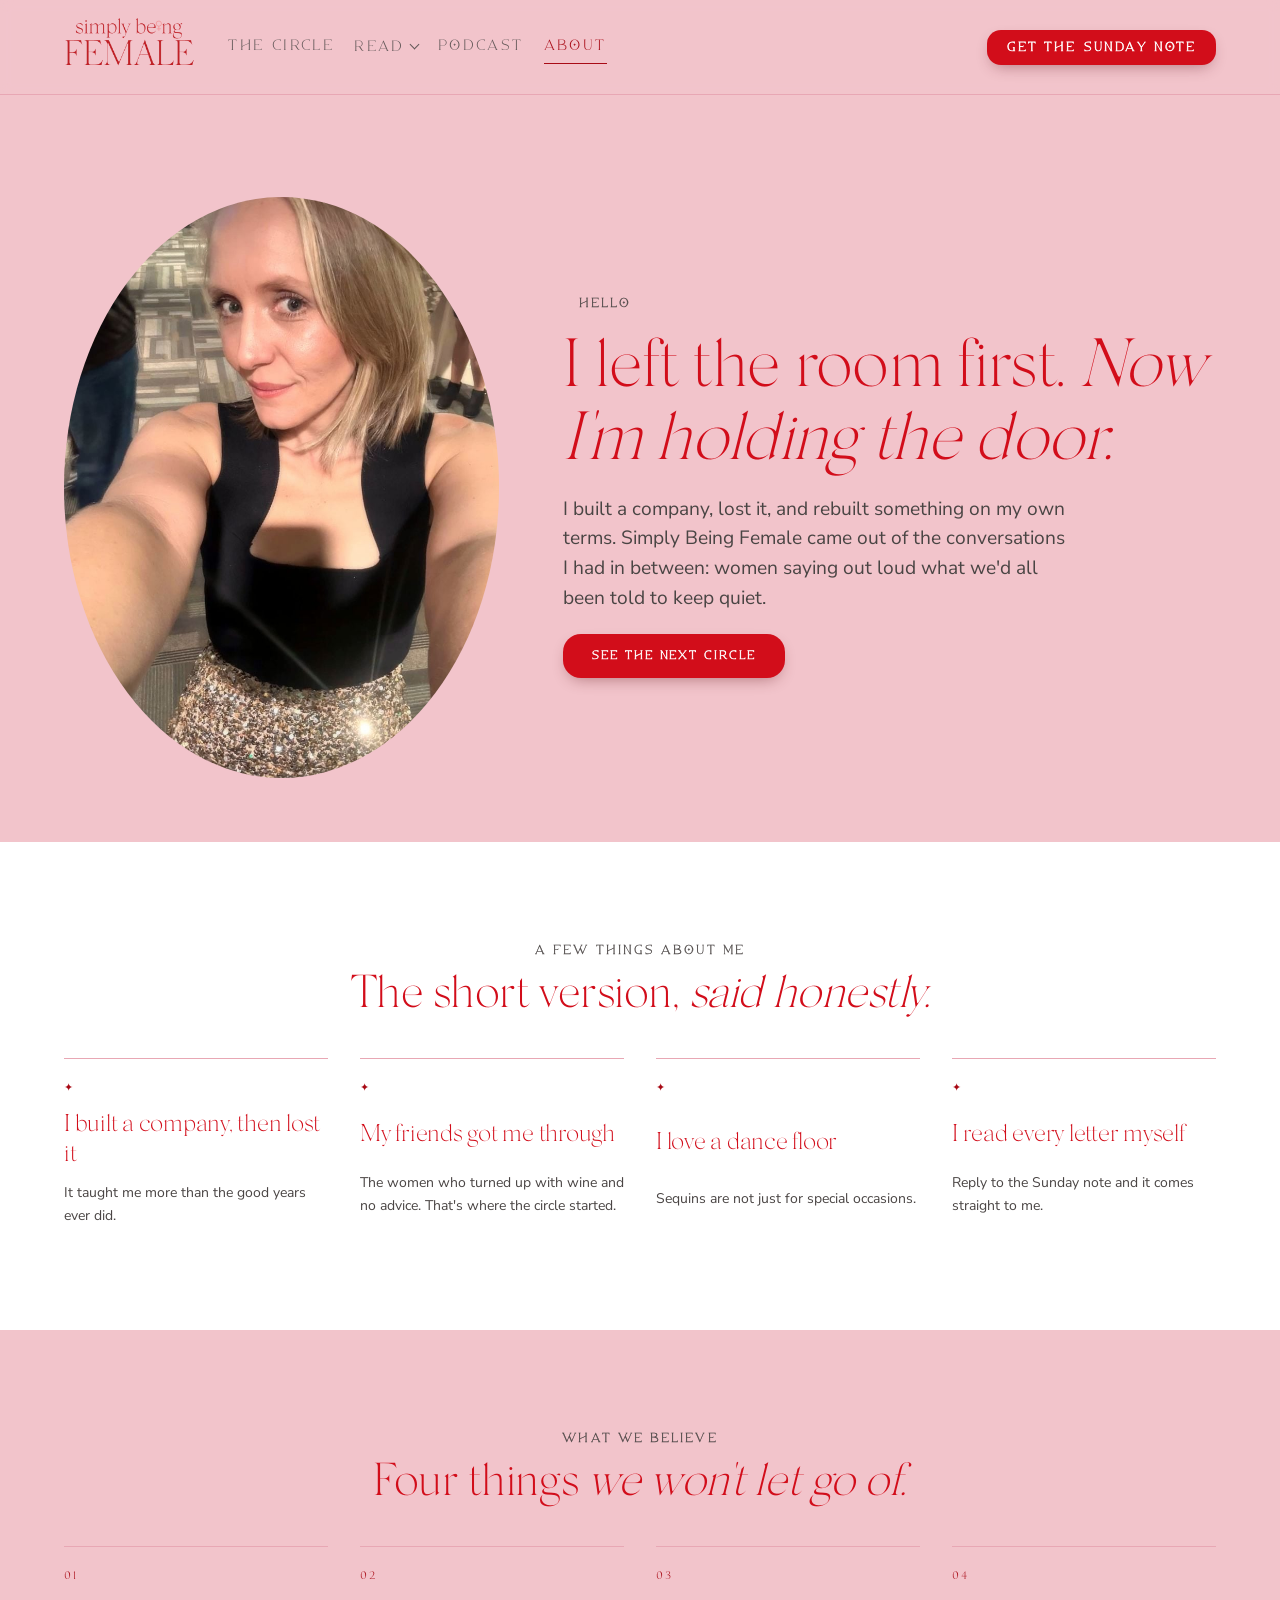
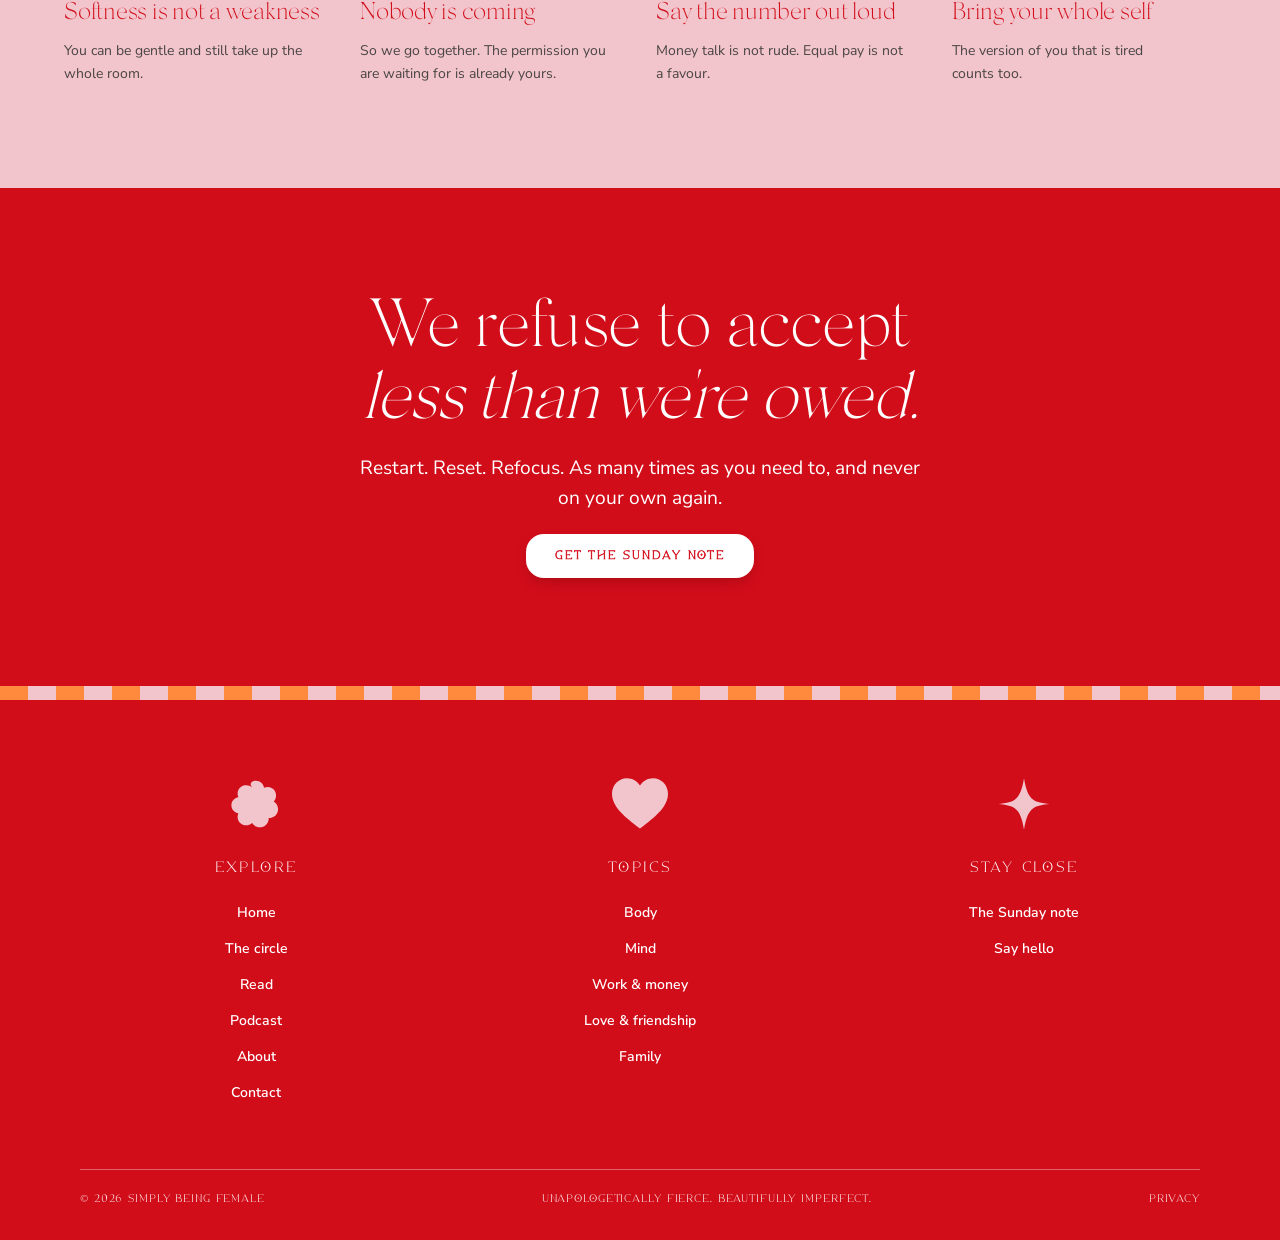
==== commit 266452b4: "Poster Pink + Tangerine palette across the site Pink poster canvas, logo-red giant type, tangerine b" ====
--- a/about.html
+++ b/about.html
@@ -13,7 +13,7 @@
   <meta property="og:image" content="https://simplybeingfemale.netlify.app/assets/imagery/founder-garden.jpg" />
   <meta name="twitter:card" content="summary_large_image" />
   <link rel="icon" type="image/svg+xml" href="assets/favicon.svg" />
-  <link rel="stylesheet" href="style.css?v=20261121e" />
+  <link rel="stylesheet" href="style.css?v=20261121g" />
 </head>
 <body>
 
--- a/style.css
+++ b/style.css
@@ -29,34 +29,41 @@
      take INK text (white on them is only 2-3:1); white / off-white / pale
      pink sections take cherry headings + ink body. Alternate one bold block
      with one white or pale section. Full table in CLAUDE.md. */
+  /* 2026-11-21 PALETTE: Poster Pink + Tangerine (owner chose option C on the palette page).
+     Poster pink canvas #F2C4CB, logo red #D20D1A, vermilion #EF3B24 for display type on white,
+     tangerine #FF8A3D for blocks (deep ink text only), no burgundy. Legacy token names kept and
+     re-pointed so existing rules follow. White text only on red. */
+  --sbf-vermilion: #EF3B24;  /* display type on white (3.9, large only) */
+  --sbf-orange-text: #E0480F; /* orange words on white (4.1, large only) */
+  --sbf-ink-deep: #2A1A1D;   /* text on tangerine (7.1) */
   --sbf-red: #D20D1A;        /* Crimson apple — signature (~ logo red) */
-  --sbf-red-deep: #BF0C18;   /* Scarlet — hover; red text on pale pink */
+  --sbf-red-deep: #A80A15;   /* Scarlet — hover; red text on pale pink */
   --sbf-red-bright: #D81A51; /* bright raspberry — large display only */
   --sbf-cherry: #D20D1A;     /* alias of red */
-  --sbf-raspberry: #BF0C18;  /* Scarlet — bold block (white text 6.4) */
-
-  --sbf-berry: #732235;      /* deep strawberry (strawberry at 48%) — high-contrast block: white 10.4, pale pink 7.1 */
-  --sbf-pink: #EF476F;       /* Strawberry — blocks and accents (ink text 4.7) */
-  --sbf-pink-deep: #C91D56;  /* dark strawberry (strawberry's hue, deepened) — hover on pink, pink text on white; white text 5.5 */
-  --sbf-candy: #FAC8D4;      /* pale strawberry — big words on reds */
-  --sbf-bubblegum: #D94549;  /* Rose blush — highlight words on white (4.3) */
-  --sbf-blush: #FEF6F6;      /* pale pink sections — half the tint of #FCEDEE (owner: "at least half lighter") */
-  --sbf-petal: #FAC8D4;      /* pale strawberry — giant hero lettering, photo placeholders */
-  --sbf-blush-deep: #FAE6E7; /* hover on blush */
-  --sbf-cotton: #FAE6E7;     /* alias of blush-deep */
-
-  --sbf-cream: #FAF6F3;      /* off-white page background */
+  --sbf-raspberry: #D20D1A;  /* Scarlet — bold block (white text 6.4) */
+
+  --sbf-berry: #2A1A1D;      /* deep strawberry (strawberry at 48%) — high-contrast block: white 10.4, pale pink 7.1 */
+  --sbf-pink: #EF3B24;       /* Strawberry — blocks and accents (ink text 4.7) */
+  --sbf-pink-deep: #D20D1A;  /* dark strawberry (strawberry's hue, deepened) — hover on pink, pink text on white; white text 5.5 */
+  --sbf-candy: #F2C4CB;      /* pale strawberry — big words on reds */
+  --sbf-bubblegum: #EF3B24;  /* Rose blush — highlight words on white (4.3) */
+  --sbf-blush: #F2C4CB;      /* pale pink sections — half the tint of #FCEDEE (owner: "at least half lighter") */
+  --sbf-petal: #F2C4CB;      /* pale strawberry — giant hero lettering, photo placeholders */
+  --sbf-blush-deep: #F8DCE1; /* hover on blush */
+  --sbf-cotton: #F8DCE1;     /* alias of blush-deep */
+
+  --sbf-cream: #F2C4CB;      /* off-white page background */
   --sbf-paper: #FFFFFF;      /* white sections — the breathing room */
   --sbf-ink: #4A4544;        /* owner (2026-10-10): warm charcoal for all text — was grey #616161, berry-brown #6E4448, deep berry #3B0A12 */
   --sbf-ink-soft: #4A4544;
-  --sbf-line: #F5DADF;       /* hairline borders */
-
-  --sbf-coral: #EC5534;      /* Papaya punch (owner-supplied) — highlight words: 3.6 on white, keep them large */
-  --sbf-orange: #EC5534;     /* Papaya punch — bands, blocks (ink text 4.8; white only 3.6) */
-  --sbf-apricot: #FFF0EB;    /* pale papaya tint (unused so far) */
-  --sbf-yellow: #FFBE00;     /* golden yellow — sampled from owner ref (säge); small pops: badge, starburst (ink text 10:1, never white) */
-  --sbf-wine: #BF0C18;       /* legacy name — Scarlet */
-  --sbf-burnt: #BF0C18;      /* legacy name — Scarlet */
+  --sbf-line: #E8A7B4;       /* hairline borders */
+
+  --sbf-coral: #FF8A3D;      /* Papaya punch (owner-supplied) — highlight words: 3.6 on white, keep them large */
+  --sbf-orange: #FF8A3D;     /* Papaya punch — bands, blocks (ink text 4.8; white only 3.6) */
+  --sbf-apricot: #FFE3CF;    /* pale papaya tint (unused so far) */
+  --sbf-yellow: #FF8A3D;     /* golden yellow — sampled from owner ref (säge); small pops: badge, starburst (ink text 10:1, never white) */
+  --sbf-wine: #D20D1A;       /* legacy name — Scarlet */
+  --sbf-burnt: #D20D1A;      /* legacy name — Scarlet */
 
   --text-heading: var(--sbf-red);
   --text-body: var(--sbf-ink);
@@ -1436,3 +1443,72 @@
 .prose-meta { font-size: var(--text-body-sm); color: var(--text-muted); margin-top: var(--space-8); }
 .closing-seat-title em { color: var(--sbf-red-deep); }
 @media (max-width: 600px) { .hide-sm { display: none; } }
+
+/* ---------------------------------------------------------------
+   2026-11-21 Poster Pink + Tangerine: component overrides
+   --------------------------------------------------------------- */
+/* Hero: a pink poster, giant words in logo red (3.5, display only) */
+.hero-giant-wrap { background: var(--sbf-cream); color: var(--sbf-ink); }
+.hero-giant { color: var(--sbf-red); }
+.hero-side { color: var(--sbf-ink); }
+.hero-side em { color: var(--sbf-red); }
+.hero-side .script { color: var(--sbf-red); }
+@media (min-width: 761px) { .hero-side.right { text-shadow: none; } .hero-side.right .script { color: var(--sbf-red); } }
+
+/* Spinning badge: tangerine with deep ink lettering (7.1) */
+.spin-badge { background: var(--sbf-orange); box-shadow: 0 14px 30px -12px rgba(120, 30, 0, .5); }
+.spin-badge text { fill: var(--sbf-ink-deep); }
+.spin-badge-mark { color: var(--sbf-ink-deep); }
+
+/* Statement on white: coloured phrases stay large */
+.hl-rasp { color: var(--sbf-vermilion); }
+.hl-coral { color: var(--sbf-orange-text); }
+.heading-orange { color: var(--sbf-red); }
+.founder-split-title .lower { color: var(--sbf-vermilion); }
+
+/* Pink sections: charcoal text, red headings */
+.section.tone-blush { color: var(--sbf-ink); }
+.section.tone-blush h1, .section.tone-blush h2 { color: var(--sbf-red); }
+.section.tone-petal { color: var(--sbf-ink); }
+.section.tone-petal em { color: var(--sbf-red-deep); }
+.provocation-line { color: var(--sbf-red); }
+.provocation-line em { color: var(--sbf-ink); }
+.empty-note { background: var(--sbf-blush-deep); }
+
+/* Signup block on red: white button with red text, tangerine starburst */
+.ready-signup .btn-onred { background: var(--sbf-paper); color: var(--sbf-red); }
+.ready-signup .btn-onred:hover { background: var(--sbf-orange); color: var(--sbf-ink-deep); }
+.starburst { background: var(--sbf-orange); color: var(--sbf-ink-deep); }
+
+/* Quote banner: tangerine with deep ink (7.1) */
+.quote-banner { background: var(--sbf-orange); }
+.quote-banner-title { color: var(--sbf-ink-deep); }
+.quote-banner-title .punch { color: var(--sbf-ink-deep); }
+.quote-banner-copy { color: var(--sbf-ink-deep); }
+.quote-banner-btn { background: var(--sbf-red); color: var(--sbf-paper); }
+.quote-banner-btn:hover { background: var(--sbf-red-deep); color: var(--sbf-paper); }
+
+/* Closing band on white so it doesn't merge with the pink canvas */
+.section.closing-seat { background: var(--sbf-paper); }
+
+/* Footer: white small text on red (5.5); tangerine and pink candy stripe on top */
+.footer-col-title { color: var(--sbf-paper); }
+.site-footer { position: relative; }
+.site-footer::before { content: ""; position: absolute; left: 0; right: 0; top: 0; height: 14px; background: repeating-linear-gradient(90deg, var(--sbf-orange) 0 28px, var(--sbf-cream) 28px 56px); }
+/* Contrast fixes from the page-by-page audit (small text needs 4.5:1) */
+.nav-link:hover, .nav-link.active { color: var(--sbf-red-deep); }            /* 5.0 on pink */
+.belief-num { color: var(--sbf-red-deep); }
+.btn-secondary { background: var(--sbf-paper); color: var(--sbf-red); }     /* 5.5 */
+.btn-secondary:hover { background: var(--sbf-blush-deep); color: var(--sbf-red-deep); }
+.tag.active { color: var(--sbf-paper); }                                     /* 5.5 */
+.badge-pink { background: var(--sbf-blush); color: var(--sbf-red-deep); }   /* 5.0 */
+.badge-yellow { color: var(--sbf-ink-deep); }                                /* 7.1 */
+.feature-mark { color: var(--sbf-red); }
+.card.tone-red, .card.tone-red .card-eyebrow, .card.tone-red p { color: var(--sbf-paper); }
+.section.tone-raspberry .eyebrow, .section.tone-red .eyebrow, .eyebrow.on-blush { color: var(--sbf-paper); }
+.section.tone-red, .section.tone-red .lede { color: var(--sbf-paper); }
+.marquee.tone-pink { background: var(--sbf-blush); color: var(--sbf-red-deep); }
+.badge-outline { color: var(--sbf-red-deep); box-shadow: inset 0 0 0 1px var(--sbf-red-deep); }
+/* Poster moment: the question band in giant condensed type, second line outlined (from the "What's this?" reference) */
+.provocation-line { font-family: var(--font-punch); font-weight: 400; text-transform: uppercase; font-size: clamp(44px, 7.6vw, 112px); line-height: .9; letter-spacing: .005em; max-width: 14ch; color: var(--sbf-red); -webkit-text-stroke: 0; }
+.provocation-line em { display: block; font-style: normal; color: transparent; -webkit-text-stroke: max(1.5px, .018em) var(--sbf-red); margin-top: .08em; }
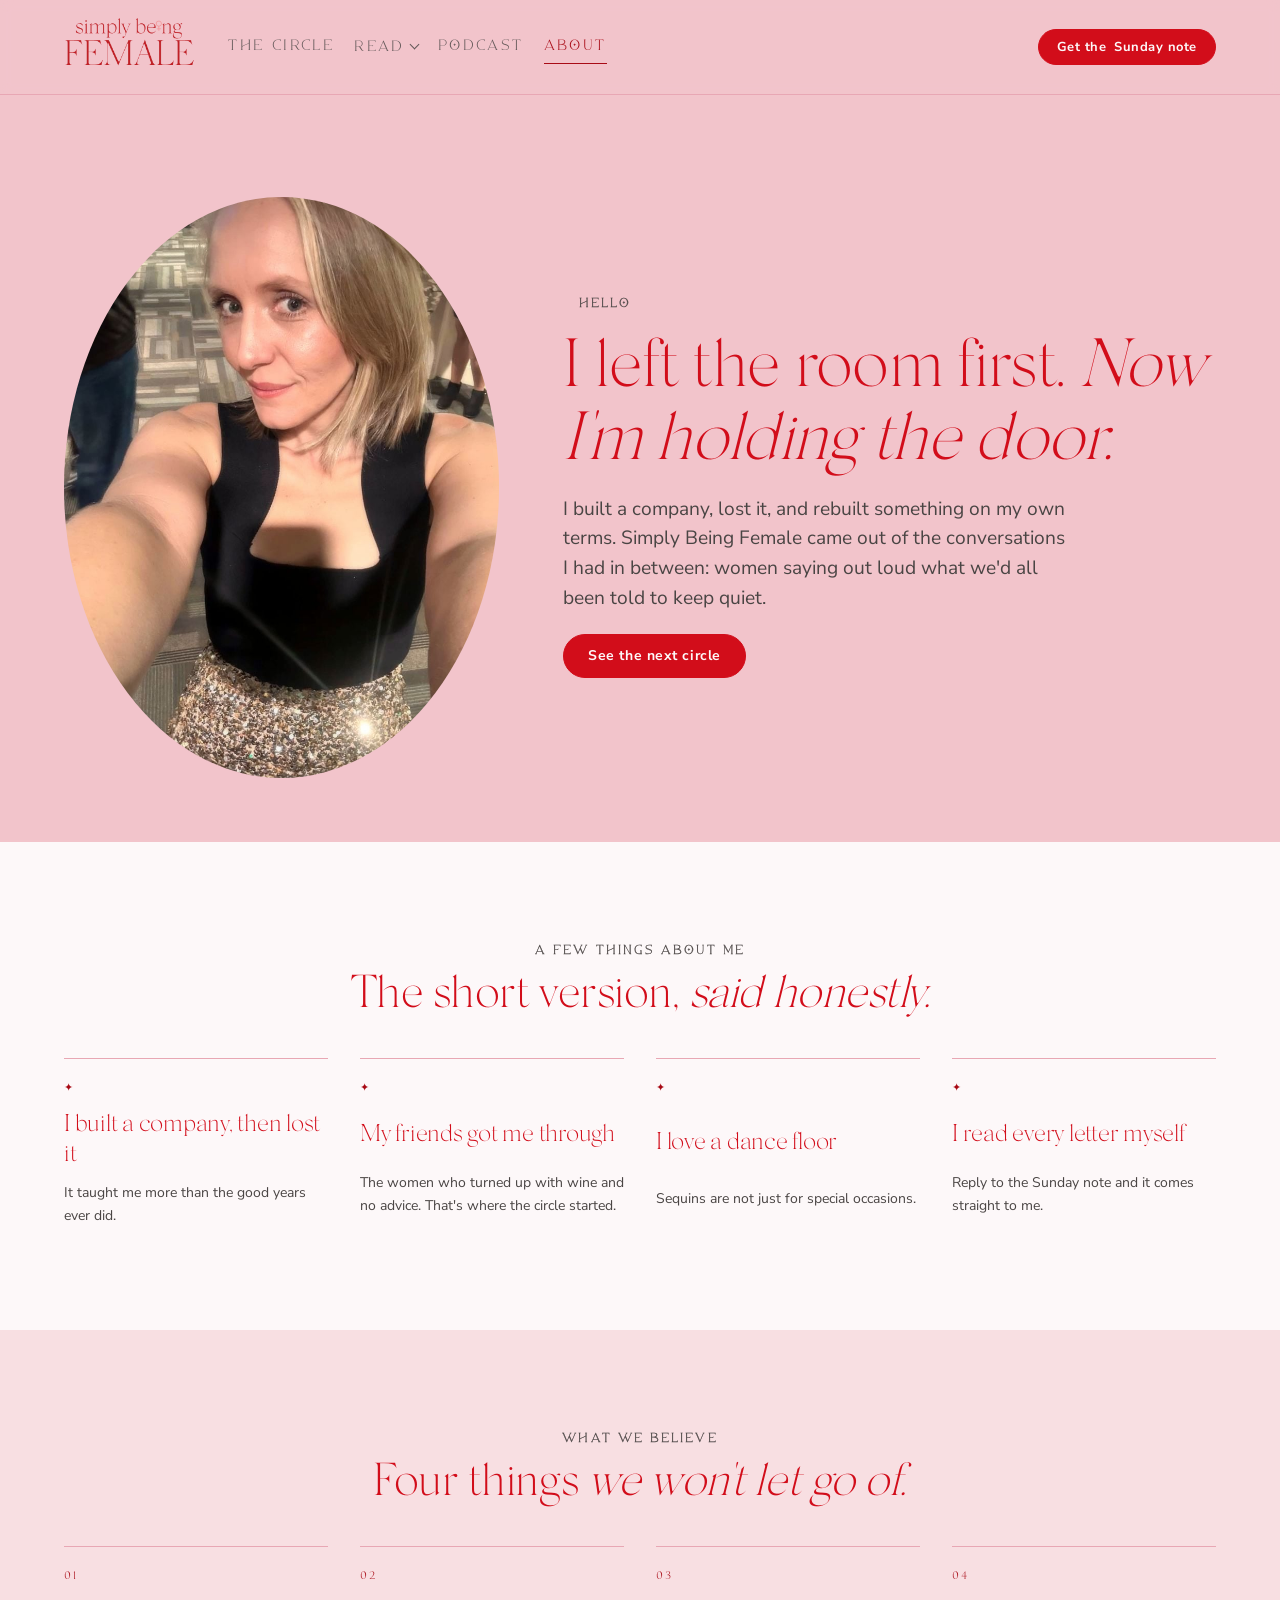
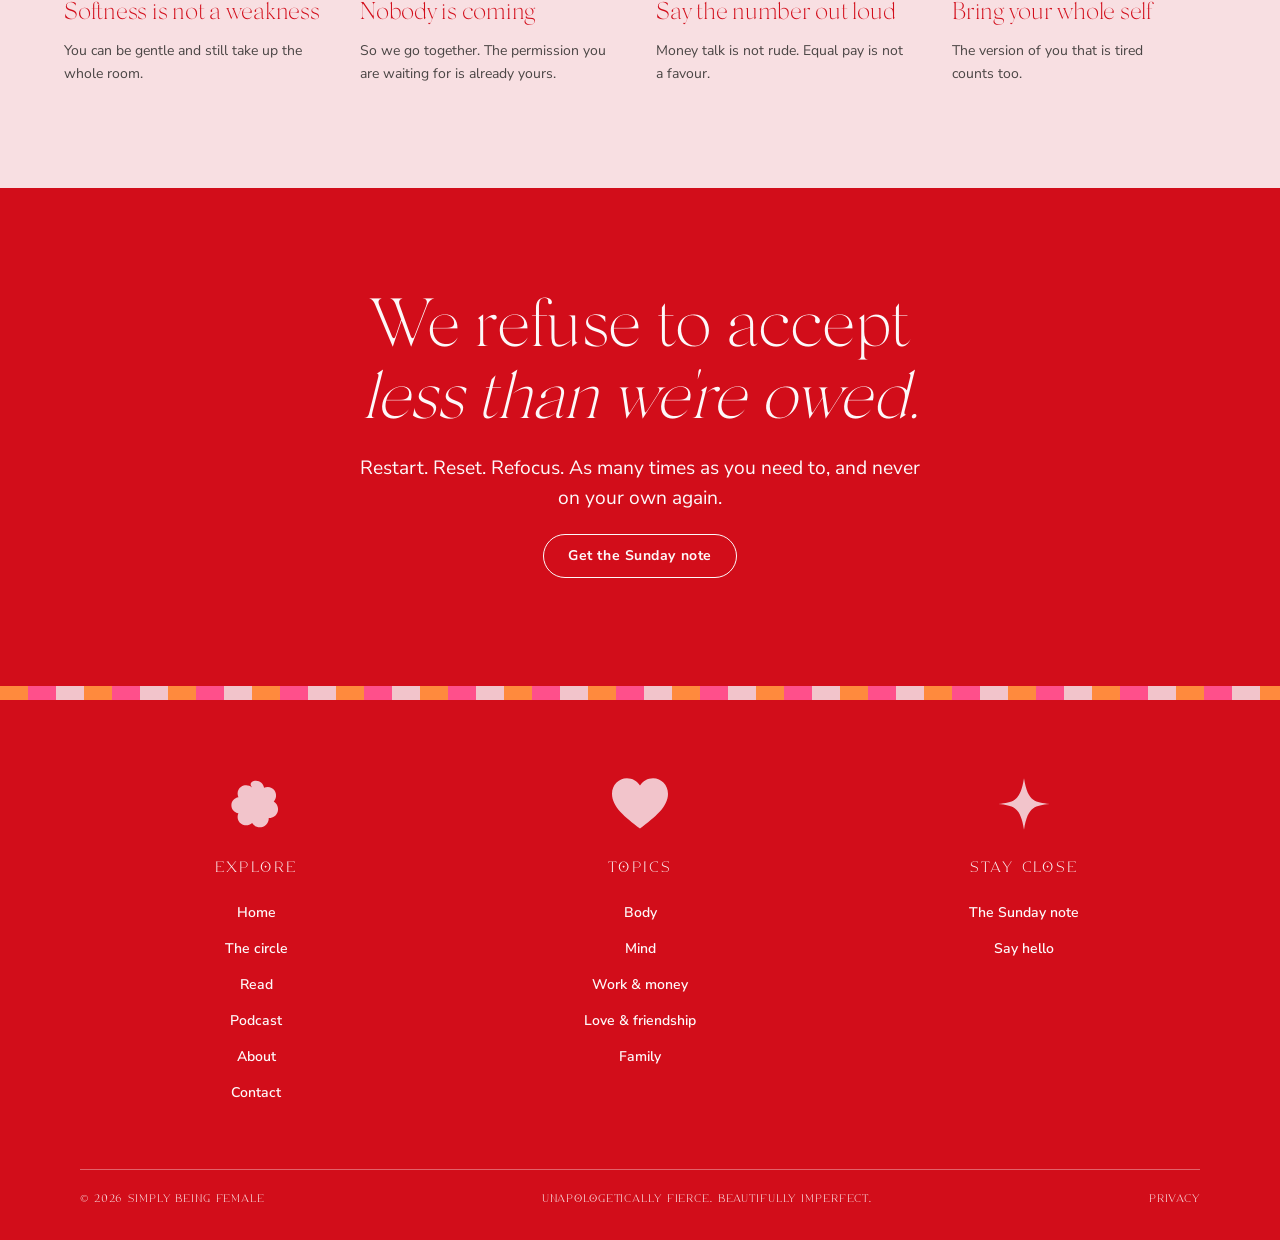
==== commit 5eba6982: "Outline-pill buttons and the full colour system across the site Buttons: one solid lipstick-red prim" ====
--- a/about.html
+++ b/about.html
@@ -13,7 +13,7 @@
   <meta property="og:image" content="https://simplybeingfemale.netlify.app/assets/imagery/founder-garden.jpg" />
   <meta name="twitter:card" content="summary_large_image" />
   <link rel="icon" type="image/svg+xml" href="assets/favicon.svg" />
-  <link rel="stylesheet" href="style.css?v=20261121g" />
+  <link rel="stylesheet" href="style.css?v=20261121i" />
 </head>
 <body>
 
@@ -91,7 +91,7 @@
       </div>
     </section>
 
-    <section class="section tone-blush">
+    <section class="section tone-mist">
       <div class="section-inner wide" style="display:grid; gap: var(--space-10);">
         <div class="stack center" style="gap: var(--space-3);">
           <div class="eyebrow rule center">What we believe</div>
--- a/style.css
+++ b/style.css
@@ -36,6 +36,15 @@
   --sbf-vermilion: #EF3B24;  /* display type on white (3.9, large only) */
   --sbf-orange-text: #E0480F; /* orange words on white (4.1, large only) */
   --sbf-ink-deep: #2A1A1D;   /* text on tangerine (7.1) */
+  /* Colour system 2026-11-21 additions (see the brand style guide) */
+  --sbf-fierce: #D4106C;     /* fierce pink: white text 5.1 */
+  --sbf-neon: #FF4F8B;       /* neon pink: deep ink text only (5.3) */
+  --sbf-mist: #F8DFE2;       /* pink mist: alternate light sections */
+  --sbf-peach: #FFD6BB;      /* cards, chips */
+  --sbf-peach-cream: #FFEDE2;
+  --sbf-salmon: #F9BAB2;
+  --sbf-sorbet: #FDE2DE;
+  --sbf-butter: #FFE7B3;     /* flower centres only */
   --sbf-red: #D20D1A;        /* Crimson apple — signature (~ logo red) */
   --sbf-red-deep: #A80A15;   /* Scarlet — hover; red text on pale pink */
   --sbf-red-bright: #D81A51; /* bright raspberry — large display only */
@@ -53,7 +62,7 @@
   --sbf-cotton: #F8DCE1;     /* alias of blush-deep */
 
   --sbf-cream: #F2C4CB;      /* off-white page background */
-  --sbf-paper: #FFFFFF;      /* white sections — the breathing room */
+  --sbf-paper: #FDF8F9; /* 2026-11-21 shell, replaces pure white (colour system) */      /* white sections — the breathing room */
   --sbf-ink: #4A4544;        /* owner (2026-10-10): warm charcoal for all text — was grey #616161, berry-brown #6E4448, deep berry #3B0A12 */
   --sbf-ink-soft: #4A4544;
   --sbf-line: #E8A7B4;       /* hairline borders */
@@ -1512,3 +1521,63 @@
 /* Poster moment: the question band in giant condensed type, second line outlined (from the "What's this?" reference) */
 .provocation-line { font-family: var(--font-punch); font-weight: 400; text-transform: uppercase; font-size: clamp(44px, 7.6vw, 112px); line-height: .9; letter-spacing: .005em; max-width: 14ch; color: var(--sbf-red); -webkit-text-stroke: 0; }
 .provocation-line em { display: block; font-style: normal; color: transparent; -webkit-text-stroke: max(1.5px, .018em) var(--sbf-red); margin-top: .08em; }
+
+/* ===============================================================
+   2026-11-21 BUTTONS: the outline pill (owner chose option 2 on the
+   button page; spec lives in the brand style guide, Button component).
+   One solid lipstick-red primary per view; everything else a 1.5px
+   outline that fills on hover. Nunito Sans 700, sentence case, no
+   shadow, no faux-bold stroke. Replaces every earlier .btn look.
+   =============================================================== */
+.btn, .btn-ghost.btn-sm, .ready-signup .btn-onred, .founder-split-btn, .btn-orange, .wavy-raspberry .btn-orange {
+  font-family: var(--font-body);
+  font-weight: 700;
+  font-size: 14px;
+  letter-spacing: .04em;
+  text-transform: none;
+  -webkit-text-stroke: 0;
+  border-radius: 999px;
+  border: 1.5px solid var(--sbf-red-deep);
+  background: transparent;
+  color: var(--sbf-red-deep);           /* 5.0 on poster pink, 7.3 on shell */
+  min-height: 44px;
+  padding: 0 24px;
+  box-shadow: none;
+}
+.btn:hover, .btn-ghost.btn-sm:hover, .btn-orange:hover, .wavy-raspberry .btn-orange:hover { background: var(--sbf-red-deep); border-color: var(--sbf-red-deep); color: var(--sbf-paper); transform: none; box-shadow: none; }
+.btn:active { transform: none; box-shadow: none; }
+.btn:focus-visible { outline: 3px solid var(--sbf-ink-deep); outline-offset: 3px; box-shadow: none; }
+.btn-sm, .btn-ghost.btn-sm { min-height: 36px; padding: 0 18px; font-size: 13px; }
+.btn-lg { min-height: 52px; padding: 0 30px; font-size: 15px; }
+
+/* Primary: the one solid button */
+.btn-primary, .founder-split-btn, .quote-banner-btn { background: var(--sbf-red); border-color: var(--sbf-red); color: var(--sbf-paper); }
+.btn-primary:hover, .founder-split-btn:hover, .quote-banner-btn:hover { background: var(--sbf-red-deep); border-color: var(--sbf-red-deep); color: var(--sbf-paper); }
+
+/* On red, fierce pink or deep blocks: white outline; primary becomes white */
+.section.tone-raspberry .btn, .section.tone-red .btn, .section.tone-fierce .btn, .card.tone-red .btn, .card.tone-fierce .btn, .ready .btn, .btn-onred, .btn-ghost.on-dark { background: transparent; border-color: var(--sbf-paper); color: var(--sbf-paper); }
+.section.tone-raspberry .btn:hover, .section.tone-red .btn:hover, .section.tone-fierce .btn:hover, .card.tone-red .btn:hover, .card.tone-fierce .btn:hover, .ready .btn:hover, .btn-onred:hover, .btn-ghost.on-dark:hover { background: var(--sbf-paper); border-color: var(--sbf-paper); color: var(--sbf-red); }
+.ready-signup .btn-onred, .section.tone-raspberry .btn-primary, .section.tone-fierce .btn-primary, .card.tone-fierce .btn-onred { background: var(--sbf-paper); border-color: var(--sbf-paper); color: var(--sbf-red); }
+.ready-signup .btn-onred:hover, .section.tone-raspberry .btn-primary:hover, .section.tone-fierce .btn-primary:hover { background: var(--sbf-candy); border-color: var(--sbf-candy); color: var(--sbf-red-deep); }
+.section.tone-raspberry .btn:focus-visible, .section.tone-red .btn:focus-visible, .section.tone-fierce .btn:focus-visible, .card.tone-red .btn:focus-visible, .card.tone-fierce .btn:focus-visible, .ready .btn:focus-visible { outline-color: var(--sbf-paper); }
+
+/* Colour system 2026-11-21: fierce pink, neon pink and the light tints in use */
+.section.tone-fierce { background: var(--sbf-fierce); color: var(--sbf-paper); }
+.section.tone-fierce h1, .section.tone-fierce h2, .section.tone-fierce h3, .section.tone-fierce .eyebrow, .section.tone-fierce .lede { color: var(--sbf-paper); }
+.section.tone-fierce em { color: var(--sbf-candy); }
+.section.tone-mist { background: var(--sbf-mist); color: var(--sbf-ink); }
+.section.tone-mist h1, .section.tone-mist h2 { color: var(--sbf-red); }
+.card.tone-fierce { background: var(--sbf-fierce); color: var(--sbf-paper); }
+.card.tone-fierce .card-eyebrow, .card.tone-fierce p, .card.tone-fierce .card-title { color: var(--sbf-paper); }
+.card.tone-fierce .card-title-stack { color: var(--sbf-candy); }
+.card.tint-peach { background: var(--sbf-peach); }
+.card.tint-salmon { background: var(--sbf-salmon); }
+.card.tint-peach .card-eyebrow, .card.tint-salmon .card-eyebrow { color: var(--sbf-ink-deep); }
+.card.tint-peach .card-title, .card.tint-salmon .card-title { color: var(--sbf-ink-deep); }
+.card.tint-peach p, .card.tint-salmon p { color: var(--sbf-ink); }
+.badge-pink { background: var(--sbf-neon); color: var(--sbf-ink-deep); }
+.empty-note { background: var(--sbf-mist); }
+.tag { background: var(--sbf-paper); }
+.site-footer::before { background: repeating-linear-gradient(90deg, var(--sbf-orange) 0 28px, var(--sbf-neon) 28px 56px, var(--sbf-cream) 56px 84px); }
+.section .ready-signup .btn-onred { background: var(--sbf-paper); border-color: var(--sbf-paper); color: var(--sbf-red); }  /* primary on red = white pill (beats .section.tone-raspberry .btn) */
+.section .ready-signup .btn-onred:hover { background: var(--sbf-candy); border-color: var(--sbf-candy); color: var(--sbf-red-deep); }
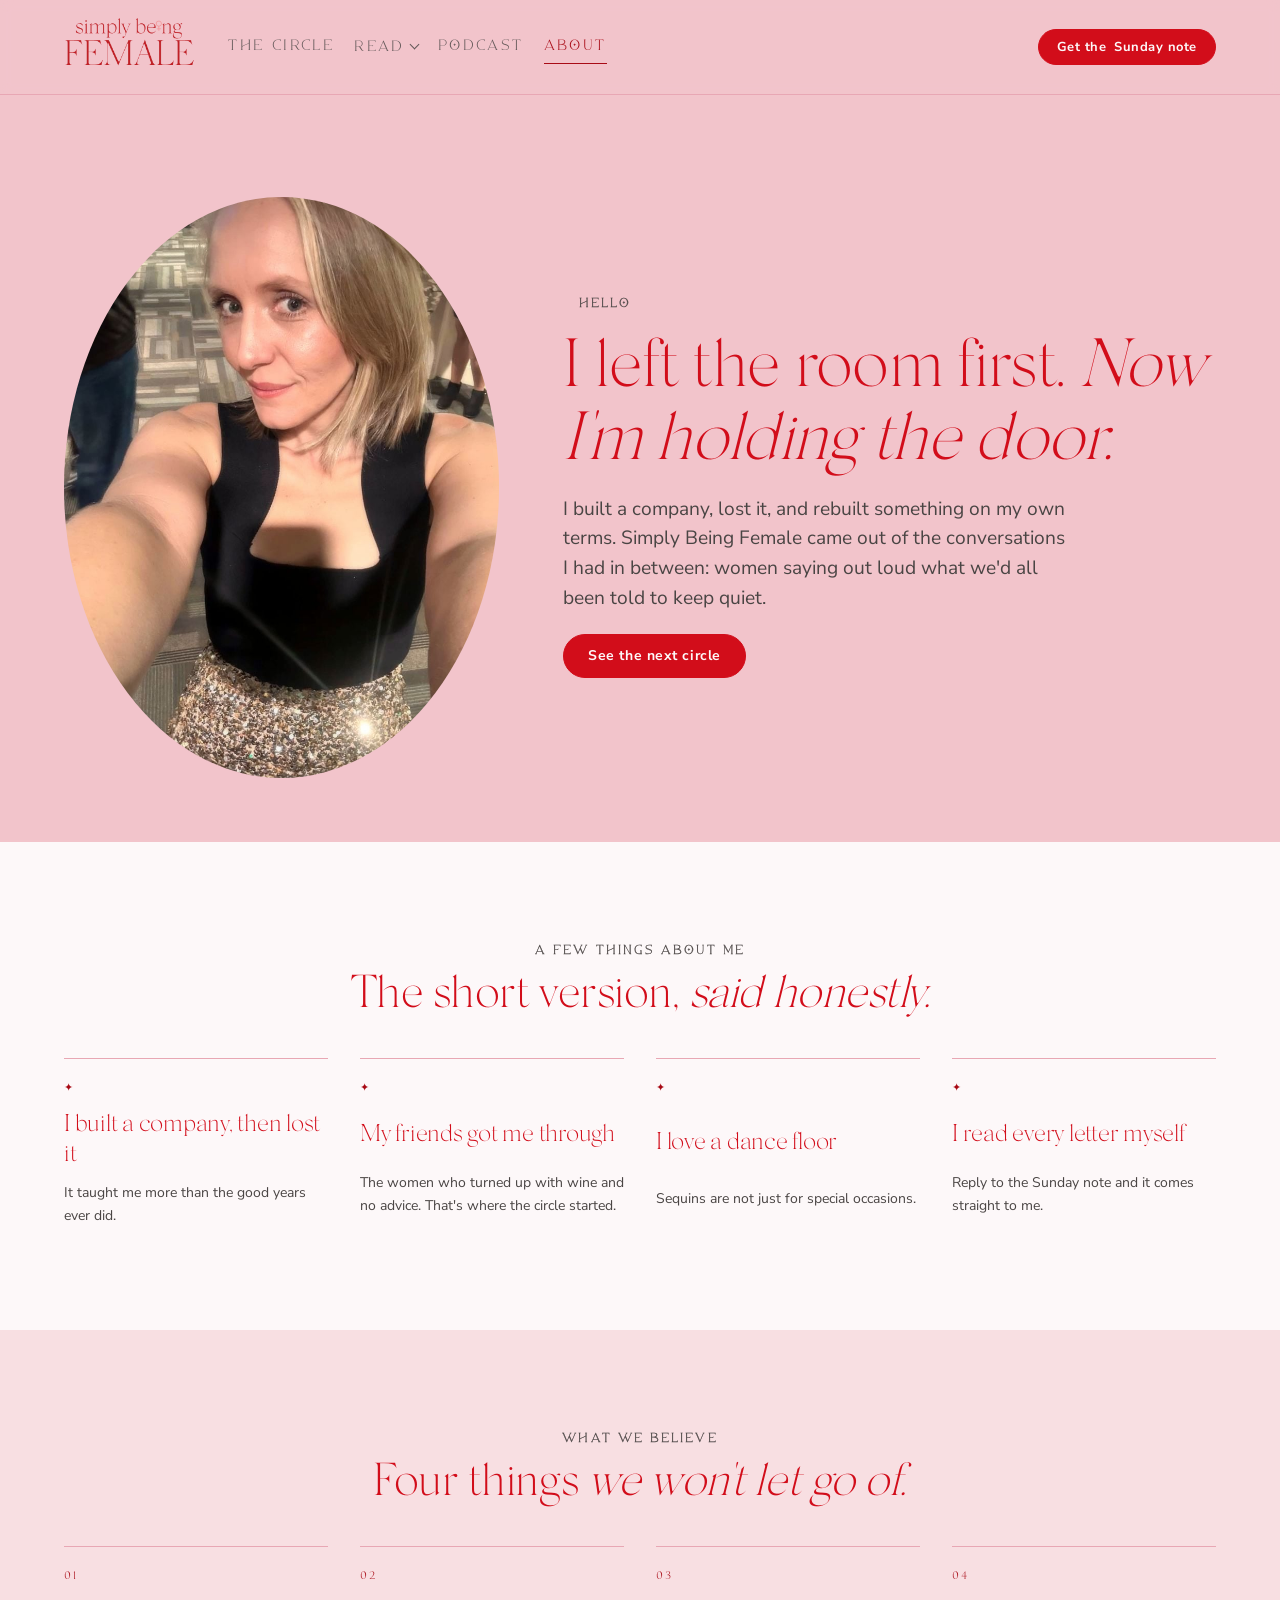
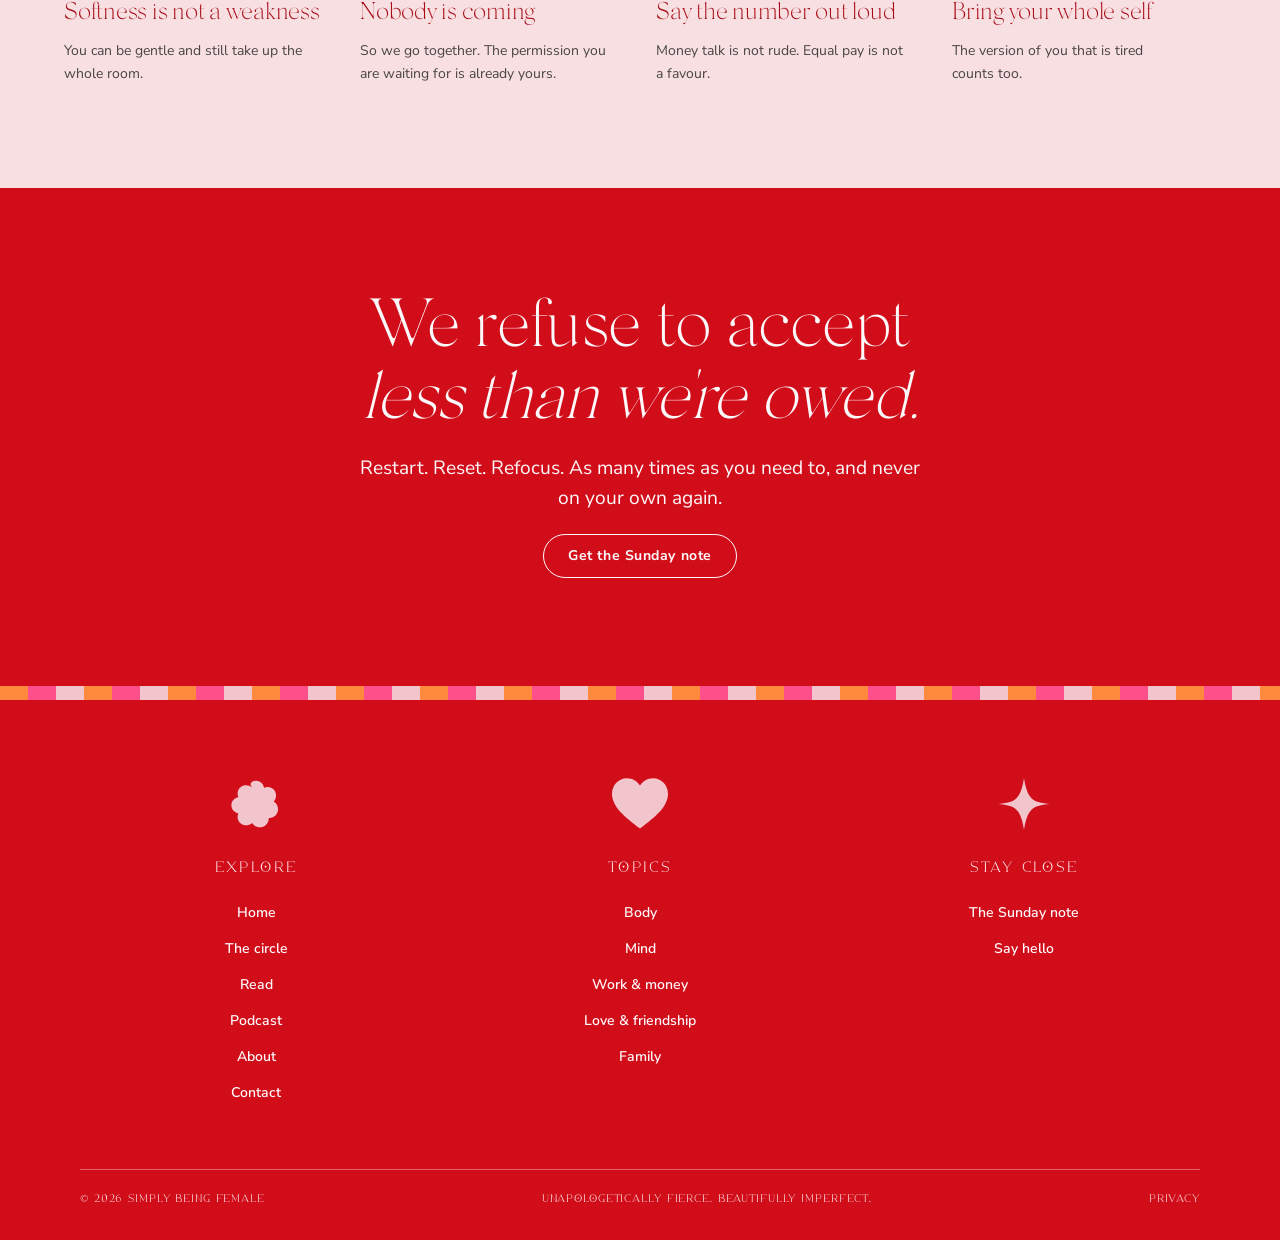
==== commit 22d4bab0: "Finish the colour scheme: no off-palette values left Old raspberry, near-duplicate tints, grey disab" ====
--- a/about.html
+++ b/about.html
@@ -13,7 +13,7 @@
   <meta property="og:image" content="https://simplybeingfemale.netlify.app/assets/imagery/founder-garden.jpg" />
   <meta name="twitter:card" content="summary_large_image" />
   <link rel="icon" type="image/svg+xml" href="assets/favicon.svg" />
-  <link rel="stylesheet" href="style.css?v=20261121i" />
+  <link rel="stylesheet" href="style.css?v=20261121k" />
 </head>
 <body>
 
--- a/style.css
+++ b/style.css
@@ -47,7 +47,7 @@
   --sbf-butter: #FFE7B3;     /* flower centres only */
   --sbf-red: #D20D1A;        /* Crimson apple — signature (~ logo red) */
   --sbf-red-deep: #A80A15;   /* Scarlet — hover; red text on pale pink */
-  --sbf-red-bright: #D81A51; /* bright raspberry — large display only */
+  --sbf-red-bright: #D20D1A; /* 2026-11-21: was raspberry #D81A51; now lipstick red (colour system has one red) */
   --sbf-cherry: #D20D1A;     /* alias of red */
   --sbf-raspberry: #D20D1A;  /* Scarlet — bold block (white text 6.4) */
 
@@ -58,8 +58,8 @@
   --sbf-bubblegum: #EF3B24;  /* Rose blush — highlight words on white (4.3) */
   --sbf-blush: #F2C4CB;      /* pale pink sections — half the tint of #FCEDEE (owner: "at least half lighter") */
   --sbf-petal: #F2C4CB;      /* pale strawberry — giant hero lettering, photo placeholders */
-  --sbf-blush-deep: #F8DCE1; /* hover on blush */
-  --sbf-cotton: #F8DCE1;     /* alias of blush-deep */
+  --sbf-blush-deep: #F8DFE2; /* pink mist: hover on blush */
+  --sbf-cotton: #F8DFE2;     /* alias of blush-deep */
 
   --sbf-cream: #F2C4CB;      /* off-white page background */
   --sbf-paper: #FDF8F9; /* 2026-11-21 shell, replaces pure white (colour system) */      /* white sections — the breathing room */
@@ -69,7 +69,7 @@
 
   --sbf-coral: #FF8A3D;      /* Papaya punch (owner-supplied) — highlight words: 3.6 on white, keep them large */
   --sbf-orange: #FF8A3D;     /* Papaya punch — bands, blocks (ink text 4.8; white only 3.6) */
-  --sbf-apricot: #FFE3CF;    /* pale papaya tint (unused so far) */
+  --sbf-apricot: #FFB98B;    /* apricot (colour system): badges, tags */
   --sbf-yellow: #FF8A3D;     /* golden yellow — sampled from owner ref (säge); small pops: badge, starburst (ink text 10:1, never white) */
   --sbf-wine: #D20D1A;       /* legacy name — Scarlet */
   --sbf-burnt: #D20D1A;      /* legacy name — Scarlet */
@@ -96,8 +96,8 @@
   --action-bg-hover: var(--sbf-red-deep);
 
   --focus-ring: var(--sbf-pink);
-  --state-disabled-fg: #B79495;
-  --state-disabled-bg: #F0E3E3;
+  --state-disabled-fg: #4A4544; /* charcoal on pink mist, used with reduced opacity */
+  --state-disabled-bg: #F8DFE2;
 
   --font-display: "Silk Serif", "Cormorant Garamond", Georgia, serif;
   --font-deco: "Brolia", "Silk Serif", Georgia, serif;
@@ -173,9 +173,9 @@
   --border-width-bold: 3px;
 
   --shadow-none: none;
-  --shadow-soft: 0 2px 10px rgba(143, 20, 25, .06);
-  --shadow-card: 0 10px 30px -12px rgba(143, 20, 25, .16);
-  --shadow-lift: 0 18px 44px -16px rgba(143, 20, 25, .22);
+  --shadow-soft: 0 2px 10px rgba(168, 10, 21, .06);
+  --shadow-card: 0 10px 30px -12px rgba(168, 10, 21, .16);
+  --shadow-lift: 0 18px 44px -16px rgba(168, 10, 21, .22);
   --shadow-focus: 0 0 0 3px var(--sbf-pink);
 
   --ease-out: cubic-bezier(.2, .7, .25, 1);
@@ -294,11 +294,11 @@
   padding: 13px 26px;
   font-size: var(--text-label);
   -webkit-text-stroke: .045em currentColor; /* owner: slightly bolder button text — Brolia only ships one weight */
-  box-shadow: 0 6px 16px -6px rgba(84, 8, 14, .45);
+  box-shadow: 0 6px 16px -6px rgba(42, 26, 29, .45);
   transition: transform var(--duration-fast) var(--ease-out), box-shadow var(--duration-fast) var(--ease-out), background-color var(--duration-fast) var(--ease-out), border-color var(--duration-fast) var(--ease-out), color var(--duration-fast) var(--ease-out);
 }
-.btn:hover { transform: translateY(-1px); box-shadow: 0 10px 22px -8px rgba(84, 8, 14, .5); }
-.btn:active { transform: translateY(0); box-shadow: 0 3px 8px -4px rgba(84, 8, 14, .45); }
+.btn:hover { transform: translateY(-1px); box-shadow: 0 10px 22px -8px rgba(42, 26, 29, .5); }
+.btn:active { transform: translateY(0); box-shadow: 0 3px 8px -4px rgba(42, 26, 29, .45); }
 .btn-sm { padding: 9px 18px; font-size: 13px; border-width: 2px; border-radius: 14px; }
 .btn-lg { padding: 17px 34px; font-size: var(--text-body-sm); border-radius: 20px; }
 
@@ -984,7 +984,7 @@
   display: none;
   align-items: center;
   justify-content: center;
-  background: rgba(142, 21, 25, .28);
+  background: rgba(168, 10, 21, .28);
   backdrop-filter: blur(3px);
   padding: var(--space-6);
   z-index: 40;
@@ -1033,7 +1033,7 @@
 }
 .taped-photo .tape {
   position: absolute; top: -11px; left: 50%; transform: translateX(-50%) rotate(4deg);
-  width: 74px; height: 22px; background: rgba(246, 220, 220, .78); box-shadow: inset 0 0 0 1px rgba(191, 32, 38, .14);
+  width: 74px; height: 22px; background: rgba(248, 223, 226, .85); box-shadow: inset 0 0 0 1px rgba(168, 10, 21, .14);
 }
 .taped-photo .photo-mask { aspect-ratio: 4/5; border-radius: 0; }
 .taped-photo figcaption {
@@ -1176,7 +1176,7 @@
   border-radius: 50%;
   background: var(--sbf-berry); /* 2026-11-21 owner: "elevate, more contrast". Was papaya with charcoal text (2.7:1); deep berry takes pale pink (7.1) and white (10.4) */
   border: 4px solid var(--sbf-paper);
-  box-shadow: inset 0 0 0 7px var(--sbf-berry), inset 0 0 0 8px rgba(250, 200, 212, .55), 0 14px 30px -12px rgba(84, 8, 14, .55); /* fine inner ring + soft lift */
+  box-shadow: inset 0 0 0 7px var(--sbf-berry), inset 0 0 0 8px rgba(242, 196, 203, .55), 0 14px 30px -12px rgba(42, 26, 29, .55); /* fine inner ring + soft lift */
   display: grid;
   place-items: center;
 }
@@ -1209,7 +1209,7 @@
   .hero-photo.photo-mask.arch { grid-area: 1 / 1 / 4 / 2; }
   .hero-side { position: static; grid-column: 1; justify-self: start; align-self: start; max-width: 24ch; text-align: left; }
   .hero-side.left { grid-row: 2; margin-top: clamp(28px, 4vw, 64px); } /* owner: tucked up under the title, then given more breathing room above */
-  .hero-side.right { grid-row: 3; margin-top: .3em; margin-left: calc(32vw - var(--gutter-page)); /* owner: about half way across, then brought further left so it stays on the red */ text-shadow: 0 1px 12px rgba(59, 10, 18, .45); /* keeps white legible where it runs onto the pale photo */ max-width: none; text-align: left; white-space: nowrap; padding-bottom: clamp(40px, 5vw, 80px); } /* owner: same size and weight as the first tagline */
+  .hero-side.right { grid-row: 3; margin-top: .3em; margin-left: calc(32vw - var(--gutter-page)); /* owner: about half way across, then brought further left so it stays on the red */ text-shadow: 0 1px 12px rgba(42, 26, 29, .45); /* keeps white legible where it runs onto the pale photo */ max-width: none; text-align: left; white-space: nowrap; padding-bottom: clamp(40px, 5vw, 80px); } /* owner: same size and weight as the first tagline */
   .hero-side.right .script { display: block; font-size: 3.15em; /* keeps "Together." the same size now the line is smaller */ line-height: .9; margin-left: 1.7em; color: var(--sbf-petal); } /* own line, larger; owner: starts partly under "doing it", pale pink like the title */
   .spin-badge { left: auto; right: calc(var(--gutter-page) + var(--photo-inset) + var(--photo-w) / 2); transform: translate(50%, 50%); }
 }
@@ -1465,7 +1465,7 @@
 @media (min-width: 761px) { .hero-side.right { text-shadow: none; } .hero-side.right .script { color: var(--sbf-red); } }
 
 /* Spinning badge: tangerine with deep ink lettering (7.1) */
-.spin-badge { background: var(--sbf-orange); box-shadow: 0 14px 30px -12px rgba(120, 30, 0, .5); }
+.spin-badge { background: var(--sbf-orange); box-shadow: 0 14px 30px -12px rgba(42, 26, 29, .5); }
 .spin-badge text { fill: var(--sbf-ink-deep); }
 .spin-badge-mark { color: var(--sbf-ink-deep); }
 
@@ -1581,3 +1581,8 @@
 .site-footer::before { background: repeating-linear-gradient(90deg, var(--sbf-orange) 0 28px, var(--sbf-neon) 28px 56px, var(--sbf-cream) 56px 84px); }
 .section .ready-signup .btn-onred { background: var(--sbf-paper); border-color: var(--sbf-paper); color: var(--sbf-red); }  /* primary on red = white pill (beats .section.tone-raspberry .btn) */
 .section .ready-signup .btn-onred:hover { background: var(--sbf-candy); border-color: var(--sbf-candy); color: var(--sbf-red-deep); }
+/* Phone-width contrast fixes (2026-11-21 audit at 375px) */
+.nav-toggle { color: var(--sbf-red-deep); }                          /* 5.0 on pink, was 2.5 */
+.section.tone-mist h3 { color: var(--sbf-red-deep); }                /* 6.1 on mist */
+.card.tone-red .card-title { color: var(--sbf-paper); }              /* 5.3 on red */
+.hero-side em { color: var(--sbf-red-deep); }                        /* 5.0 on pink at any size */
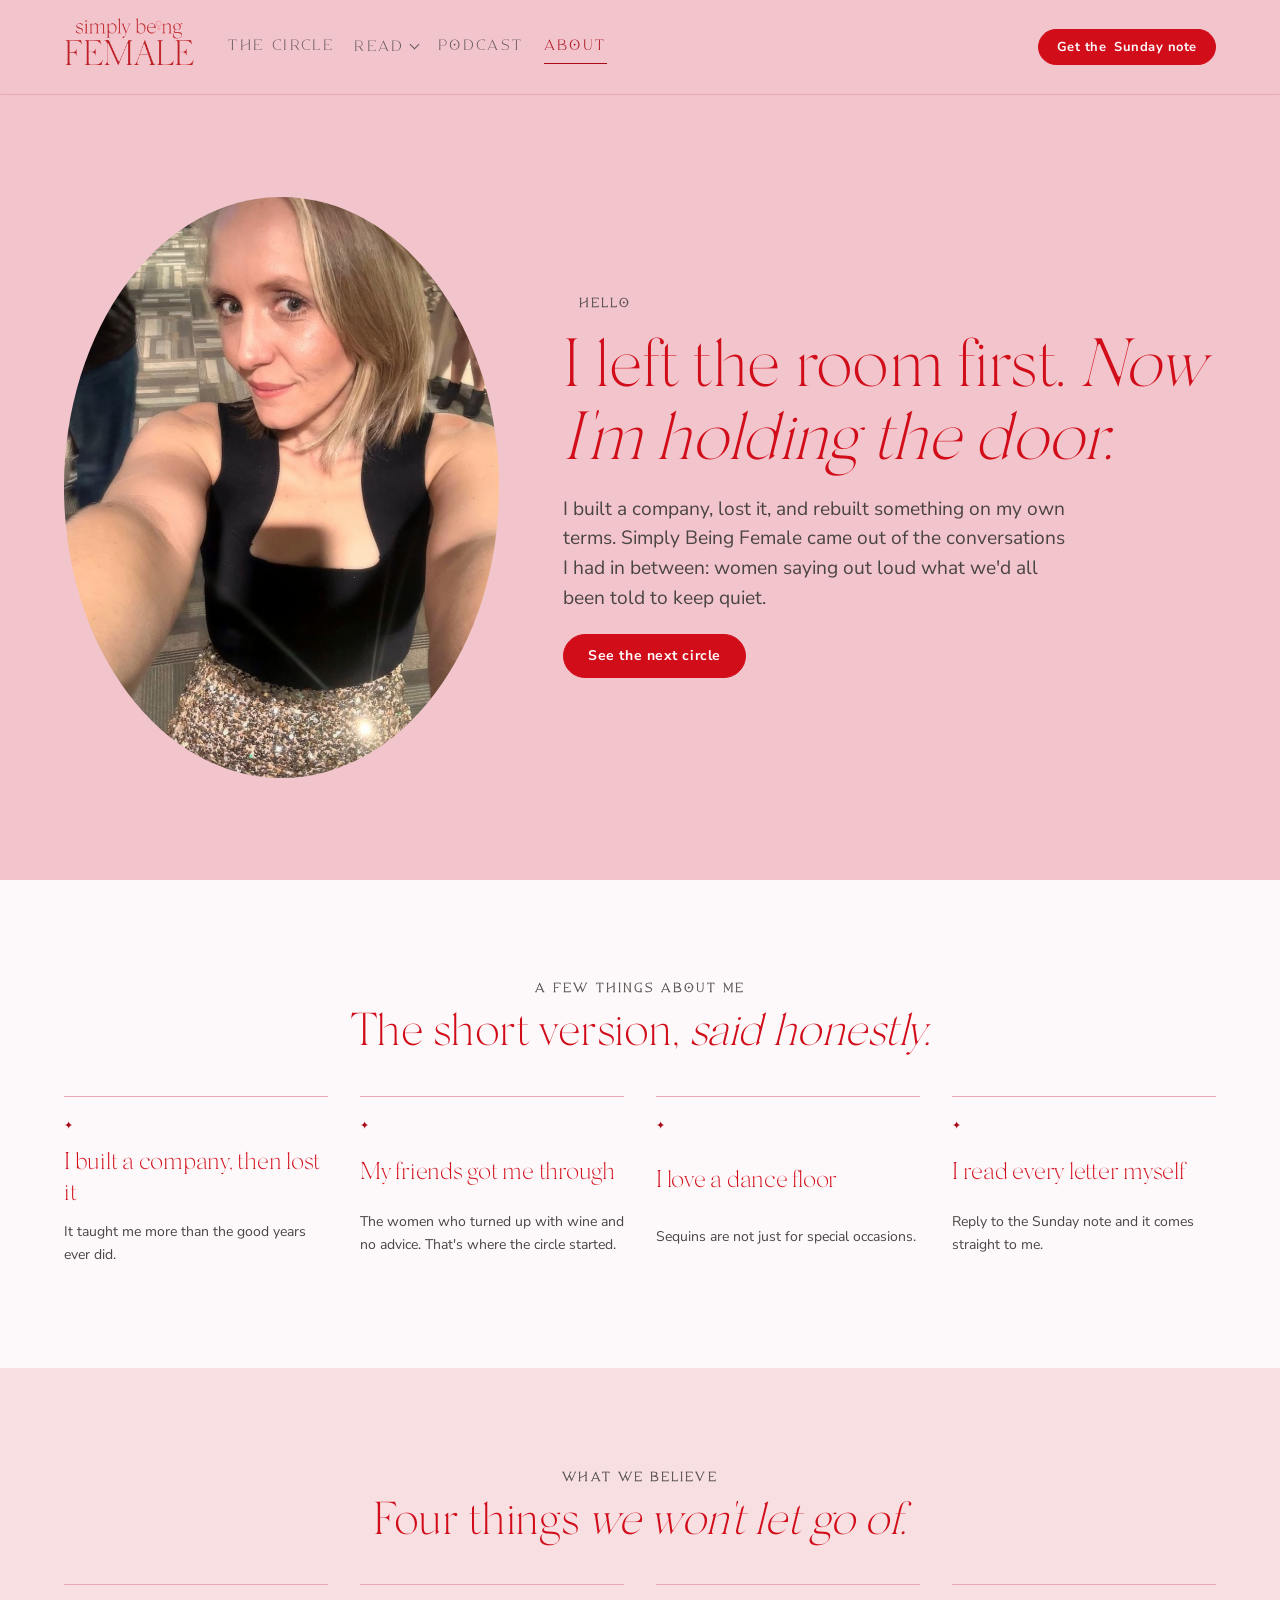
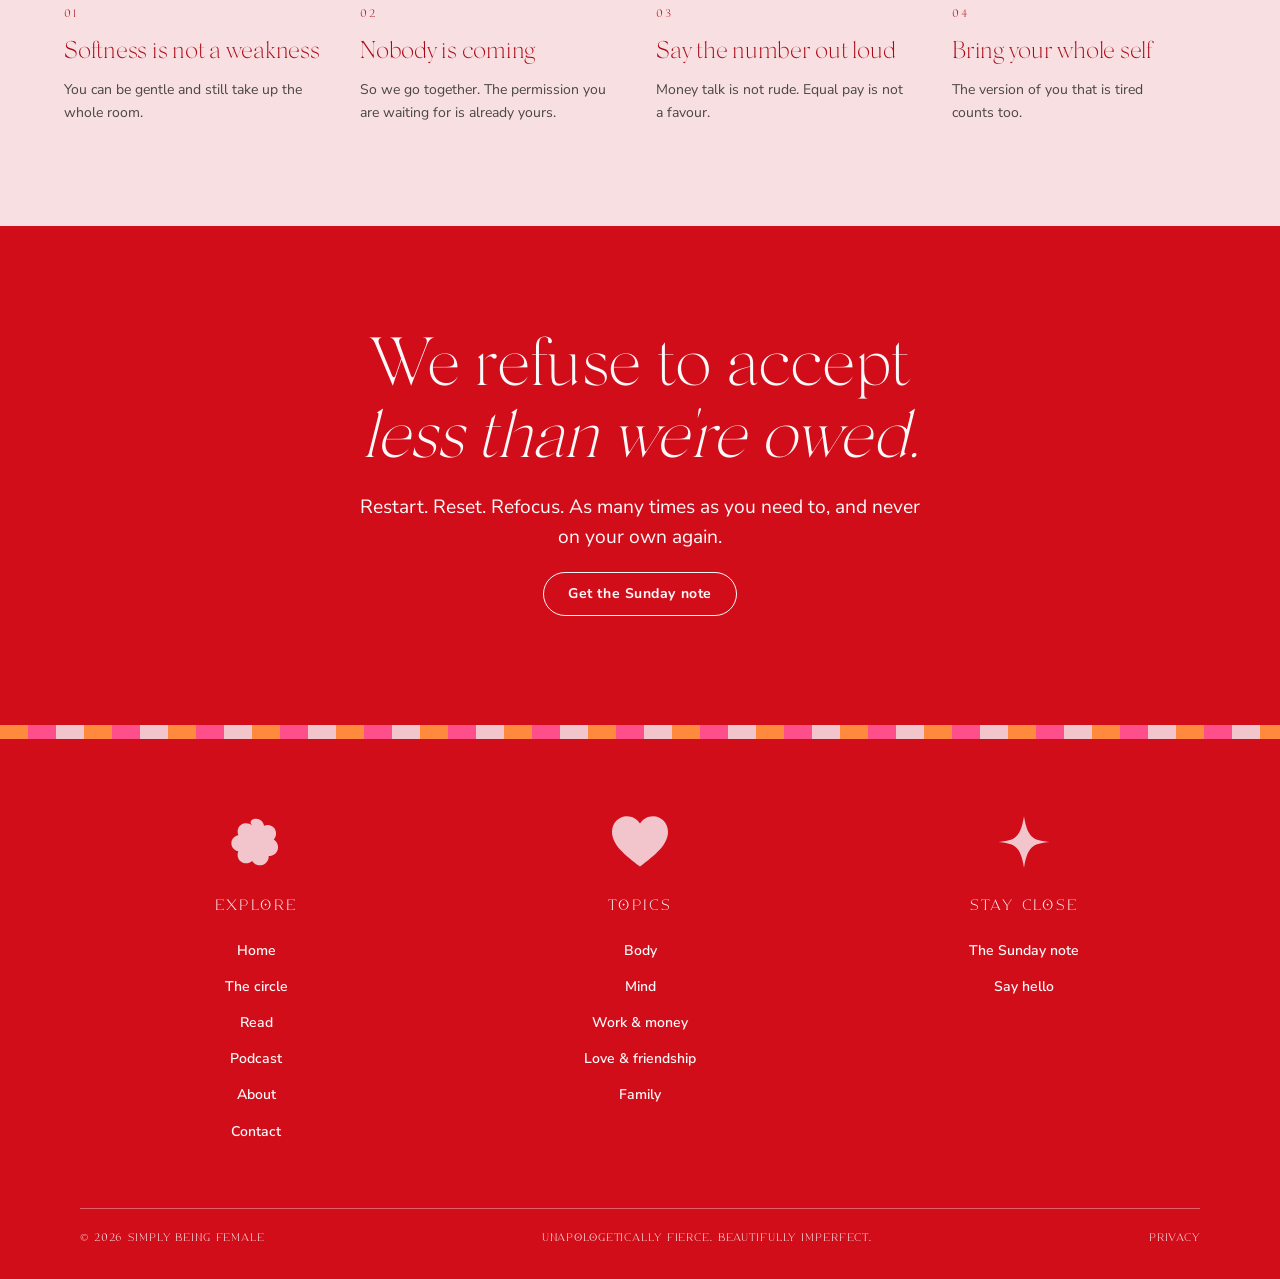
==== commit 3b18bcc5: "Even spacing rhythm between sections One unit (--section-y, 56px phone to 112px desktop) above and b" ====
--- a/about.html
+++ b/about.html
@@ -13,7 +13,7 @@
   <meta property="og:image" content="https://simplybeingfemale.netlify.app/assets/imagery/founder-garden.jpg" />
   <meta name="twitter:card" content="summary_large_image" />
   <link rel="icon" type="image/svg+xml" href="assets/favicon.svg" />
-  <link rel="stylesheet" href="style.css?v=20261121k" />
+  <link rel="stylesheet" href="style.css?v=20261121l" />
 </head>
 <body>
 
@@ -48,7 +48,7 @@
 
   <main>
 
-    <section class="section tone-blush" style="padding-bottom: var(--space-16);">
+    <section class="section tone-blush">
       <div class="section-inner wide two-up" style="grid-template-columns: minmax(0,.8fr) minmax(0,1.2fr);">
         <div class="photo-mask oval"><img src="assets/imagery/founder-sequins.jpg" alt="The founder in a black top and sequin skirt" loading="lazy" /></div>
         <div class="stack">
--- a/style.css
+++ b/style.css
@@ -1586,3 +1586,18 @@
 .section.tone-mist h3 { color: var(--sbf-red-deep); }                /* 6.1 on mist */
 .card.tone-red .card-title { color: var(--sbf-paper); }              /* 5.3 on red */
 .hero-side em { color: var(--sbf-red-deep); }                        /* 5.0 on pink at any size */
+
+/* ---------------------------------------------------------------
+   2026-11-21 SPACING RHYTHM. One unit, --section-y (56px phone to
+   112px desktop), above and below every section. Where two sections
+   share a background they split it (half each) so the gap is never
+   doubled. A floating element between sections gets half above and
+   below.
+   --------------------------------------------------------------- */
+/* Home: poster band and Four doors are both pink, so they share one gap (was 216px of pink) */
+.section.provocation { padding-top: var(--section-y); padding-bottom: calc(var(--section-y) * .5); }
+.section.doors-section { padding-top: calc(var(--section-y) * .5); padding-bottom: var(--section-y); }
+/* Quote banner floats on pink between the red signup and the closing band: equal half-gaps */
+.section.quote-banner-wrap { padding-top: calc(var(--section-y) * .5); padding-bottom: calc(var(--section-y) * .5); }
+/* Closing band: the standard unit */
+.section.closing-seat { padding-block: var(--section-y); }
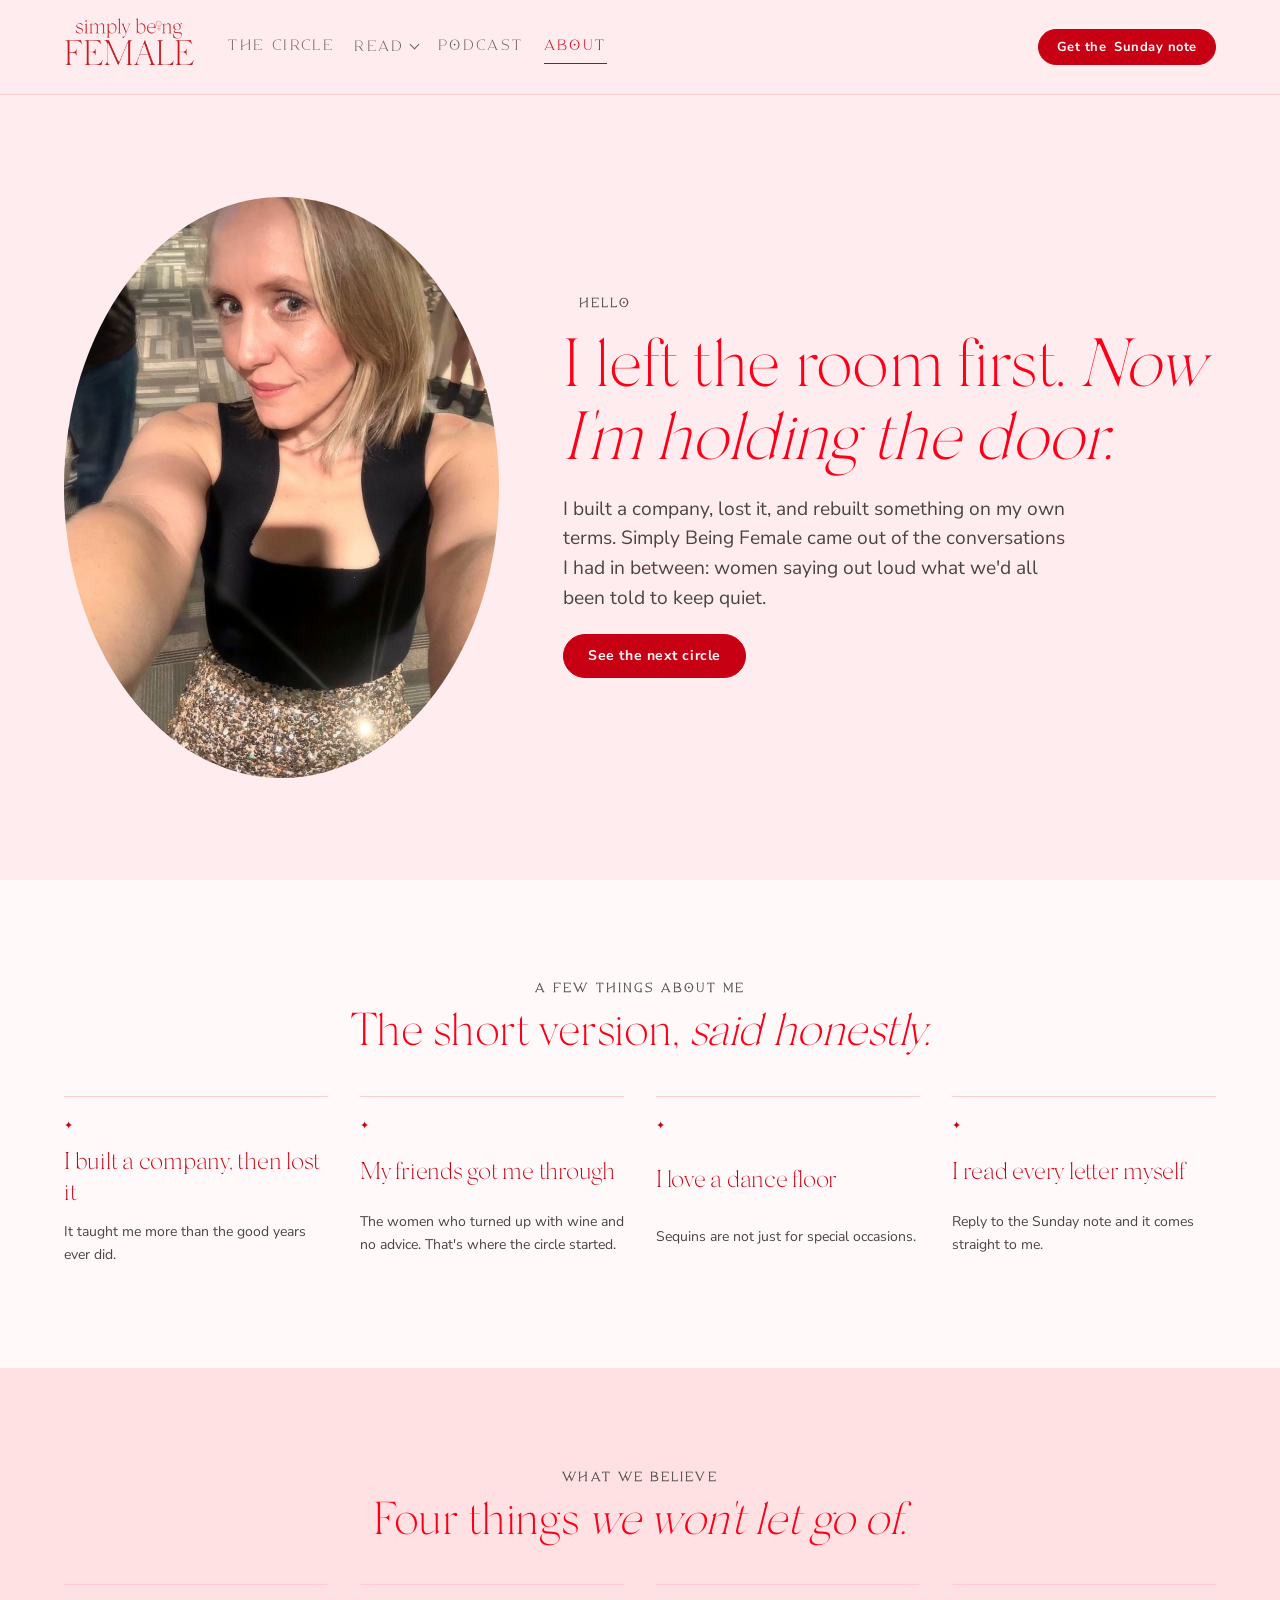
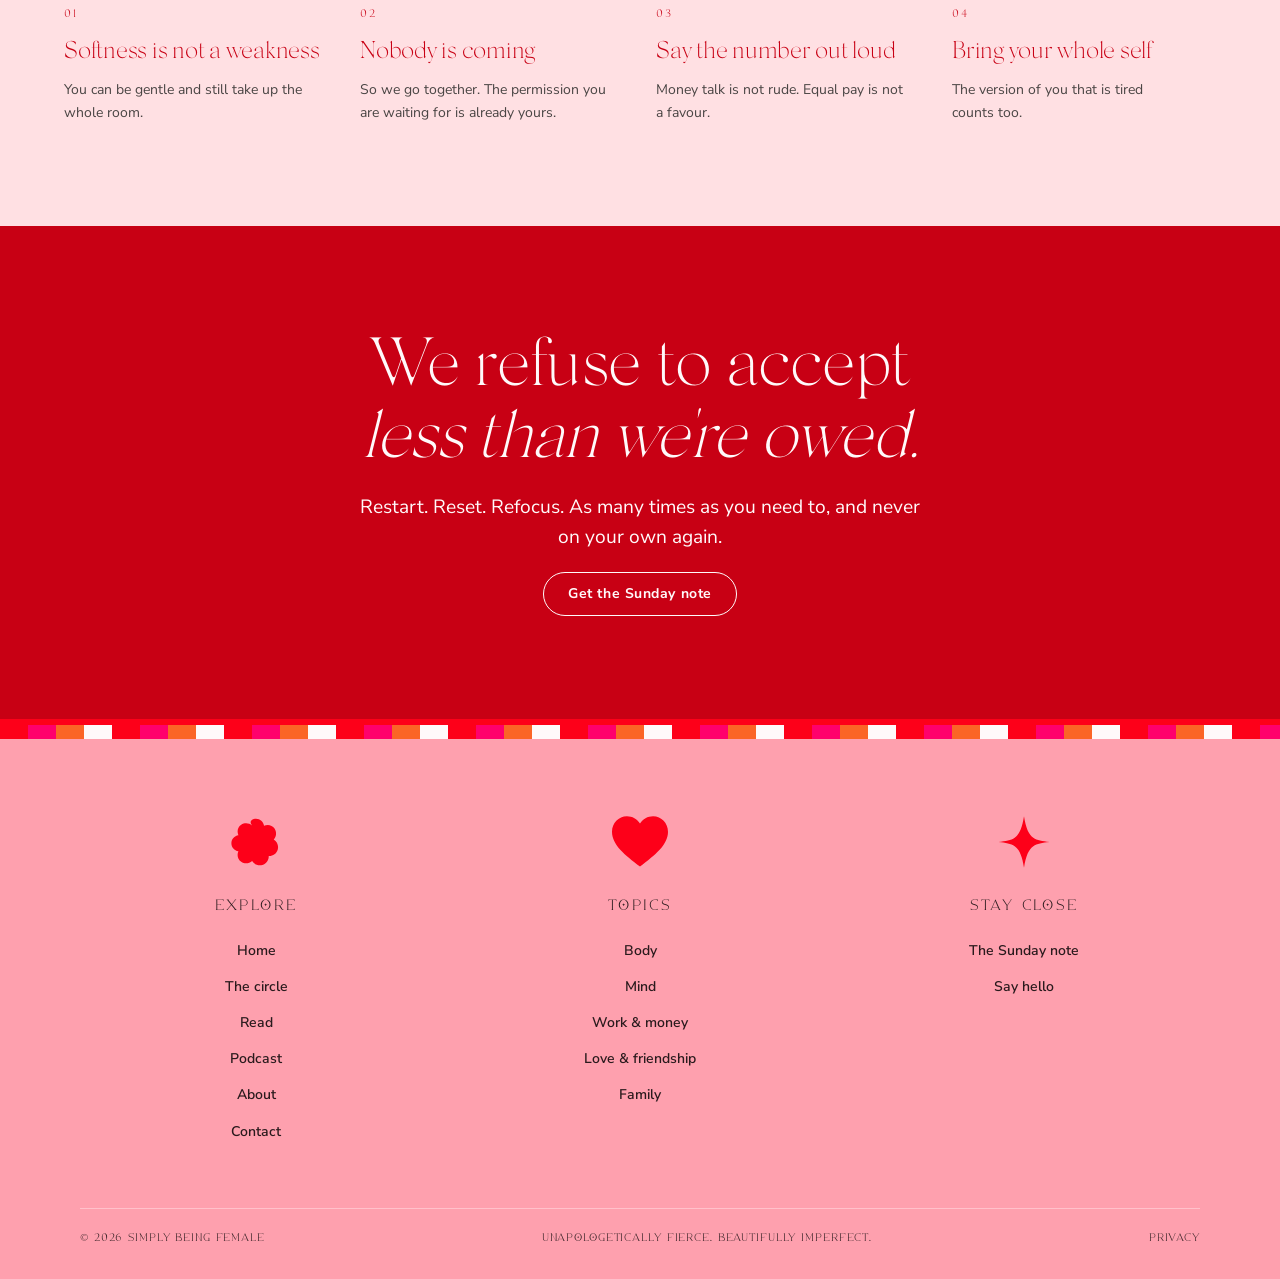
==== commit e23b92a4: "Palette v3: Signal Red, Hot Pink, Rose, Tangerine with very light tints Owner-supplied palette (#FD0" ====
--- a/about.html
+++ b/about.html
@@ -13,7 +13,7 @@
   <meta property="og:image" content="https://simplybeingfemale.netlify.app/assets/imagery/founder-garden.jpg" />
   <meta name="twitter:card" content="summary_large_image" />
   <link rel="icon" type="image/svg+xml" href="assets/favicon.svg" />
-  <link rel="stylesheet" href="style.css?v=20261121l" />
+  <link rel="stylesheet" href="style.css?v=20261121o" />
 </head>
 <body>
 
--- a/style.css
+++ b/style.css
@@ -33,46 +33,52 @@
      Poster pink canvas #F2C4CB, logo red #D20D1A, vermilion #EF3B24 for display type on white,
      tangerine #FF8A3D for blocks (deep ink text only), no burgundy. Legacy token names kept and
      re-pointed so existing rules follow. White text only on red. */
-  --sbf-vermilion: #EF3B24;  /* display type on white (3.9, large only) */
+  --sbf-vermilion: #FF006C;  /* display type on white (3.9, large only) */
   --sbf-orange-text: #E0480F; /* orange words on white (4.1, large only) */
   --sbf-ink-deep: #2A1A1D;   /* text on tangerine (7.1) */
+  /* 2026-11-21 PALETTE v3 (owner-supplied): Signal Red #FD0019, Hot Pink #FF006C, Rose #FEA0AE,
+     Tangerine #FB6526, plus very light tints. Brights are colour fields and large type only
+     (white on them is 3.0-4.05). Small text and buttons on red use Deep Red #C80014 (white 6.06). */
+  --sbf-hot: #FF006C;
+  --sbf-rose: #FEA0AE;
+  --sbf-ink-hot: #1A0D10;    /* small text on hot pink (4.93) */
   /* Colour system 2026-11-21 additions (see the brand style guide) */
-  --sbf-fierce: #D4106C;     /* fierce pink: white text 5.1 */
-  --sbf-neon: #FF4F8B;       /* neon pink: deep ink text only (5.3) */
-  --sbf-mist: #F8DFE2;       /* pink mist: alternate light sections */
-  --sbf-peach: #FFD6BB;      /* cards, chips */
-  --sbf-peach-cream: #FFEDE2;
-  --sbf-salmon: #F9BAB2;
-  --sbf-sorbet: #FDE2DE;
-  --sbf-butter: #FFE7B3;     /* flower centres only */
-  --sbf-red: #D20D1A;        /* Crimson apple — signature (~ logo red) */
-  --sbf-red-deep: #A80A15;   /* Scarlet — hover; red text on pale pink */
-  --sbf-red-bright: #D20D1A; /* 2026-11-21: was raspberry #D81A51; now lipstick red (colour system has one red) */
+  --sbf-fierce: #FF006C;     /* fierce pink: white text 5.1 */
+  --sbf-neon: #FEA0AE;       /* neon pink: deep ink text only (5.3) */
+  --sbf-mist: #FFE0E3;       /* pink mist: alternate light sections */
+  --sbf-peach: #FEE0D4;      /* cards, chips */
+  --sbf-peach-cream: #FFF6F2;
+  --sbf-salmon: #FFCCD1;
+  --sbf-sorbet: #FFF0F1;
+  --sbf-butter: #FFE0ED;     /* flower centres only */
+  --sbf-red: #FD0019;        /* Crimson apple — signature (~ logo red) */
+  --sbf-red-deep: #C80014;   /* Scarlet — hover; red text on pale pink */
+  --sbf-red-bright: #FD0019; /* 2026-11-21: was raspberry #D81A51; now lipstick red (colour system has one red) */
   --sbf-cherry: #D20D1A;     /* alias of red */
-  --sbf-raspberry: #D20D1A;  /* Scarlet — bold block (white text 6.4) */
+  --sbf-raspberry: #C80014;  /* Scarlet — bold block (white text 6.4) */
 
   --sbf-berry: #2A1A1D;      /* deep strawberry (strawberry at 48%) — high-contrast block: white 10.4, pale pink 7.1 */
-  --sbf-pink: #EF3B24;       /* Strawberry — blocks and accents (ink text 4.7) */
-  --sbf-pink-deep: #D20D1A;  /* dark strawberry (strawberry's hue, deepened) — hover on pink, pink text on white; white text 5.5 */
-  --sbf-candy: #F2C4CB;      /* pale strawberry — big words on reds */
-  --sbf-bubblegum: #EF3B24;  /* Rose blush — highlight words on white (4.3) */
-  --sbf-blush: #F2C4CB;      /* pale pink sections — half the tint of #FCEDEE (owner: "at least half lighter") */
-  --sbf-petal: #F2C4CB;      /* pale strawberry — giant hero lettering, photo placeholders */
-  --sbf-blush-deep: #F8DFE2; /* pink mist: hover on blush */
-  --sbf-cotton: #F8DFE2;     /* alias of blush-deep */
-
-  --sbf-cream: #F2C4CB;      /* off-white page background */
-  --sbf-paper: #FDF8F9; /* 2026-11-21 shell, replaces pure white (colour system) */      /* white sections — the breathing room */
+  --sbf-pink: #FF006C;       /* Strawberry — blocks and accents (ink text 4.7) */
+  --sbf-pink-deep: #C80014;  /* dark strawberry (strawberry's hue, deepened) — hover on pink, pink text on white; white text 5.5 */
+  --sbf-candy: #FFE0E3;      /* pale strawberry — big words on reds */
+  --sbf-bubblegum: #FF006C;  /* Rose blush — highlight words on white (4.3) */
+  --sbf-blush: #FFECEF;      /* pale pink sections — half the tint of #FCEDEE (owner: "at least half lighter") */
+  --sbf-petal: #FFE0E3;      /* pale strawberry — giant hero lettering, photo placeholders */
+  --sbf-blush-deep: #FFE0E3; /* pink mist: hover on blush */
+  --sbf-cotton: #FFE0E3;     /* alias of blush-deep */
+
+  --sbf-cream: #FFECEF;      /* off-white page background */
+  --sbf-paper: #FFF9FA; /* 2026-11-21 shell, replaces pure white (colour system) */      /* white sections — the breathing room */
   --sbf-ink: #4A4544;        /* owner (2026-10-10): warm charcoal for all text — was grey #616161, berry-brown #6E4448, deep berry #3B0A12 */
   --sbf-ink-soft: #4A4544;
-  --sbf-line: #E8A7B4;       /* hairline borders */
-
-  --sbf-coral: #FF8A3D;      /* Papaya punch (owner-supplied) — highlight words: 3.6 on white, keep them large */
-  --sbf-orange: #FF8A3D;     /* Papaya punch — bands, blocks (ink text 4.8; white only 3.6) */
-  --sbf-apricot: #FFB98B;    /* apricot (colour system): badges, tags */
-  --sbf-yellow: #FF8A3D;     /* golden yellow — sampled from owner ref (säge); small pops: badge, starburst (ink text 10:1, never white) */
-  --sbf-wine: #D20D1A;       /* legacy name — Scarlet */
-  --sbf-burnt: #D20D1A;      /* legacy name — Scarlet */
+  --sbf-line: #FFCCD1;       /* hairline borders */
+
+  --sbf-coral: #FB6526;      /* Papaya punch (owner-supplied) — highlight words: 3.6 on white, keep them large */
+  --sbf-orange: #FB6526;     /* Papaya punch — bands, blocks (ink text 4.8; white only 3.6) */
+  --sbf-apricot: #FEE0D4;    /* apricot (colour system): badges, tags */
+  --sbf-yellow: #FB6526;     /* golden yellow — sampled from owner ref (säge); small pops: badge, starburst (ink text 10:1, never white) */
+  --sbf-wine: #C80014;       /* legacy name — Scarlet */
+  --sbf-burnt: #C80014;      /* legacy name — Scarlet */
 
   --text-heading: var(--sbf-red);
   --text-body: var(--sbf-ink);
@@ -1601,3 +1607,47 @@
 .section.quote-banner-wrap { padding-top: calc(var(--section-y) * .5); padding-bottom: calc(var(--section-y) * .5); }
 /* Closing band: the standard unit */
 .section.closing-seat { padding-block: var(--section-y); }
+
+/* ===============================================================
+   2026-11-21 PALETTE v3: owner's Signal Red / Hot Pink / Rose /
+   Tangerine with very light tints. Lights carry the page; brights
+   are fields and big type. Overrides below keep every text pair
+   readable (small text 4.5:1, large 3:1).
+   =============================================================== */
+/* Buttons: solid primary uses Deep Red (white 6.06); Signal Red is too bright for small white text */
+.btn-primary, .founder-split-btn, .quote-banner-btn { background: var(--sbf-red-deep); border-color: var(--sbf-red-deep); }
+.btn-primary:hover, .founder-split-btn:hover, .quote-banner-btn:hover { background: #A3000E; border-color: #A3000E; }
+.tag.active { background: var(--sbf-red-deep); border-color: var(--sbf-red-deep); }
+
+/* Signup block: a Signal Red field, copy large and bold so white reads (4.05 at 19px bold) */
+.section.ready { background: var(--sbf-red); }
+.ready-copy { font-size: 19px; font-weight: 700; line-height: 1.45; }
+.section .ready-signup .btn-onred { color: var(--sbf-red-deep); }
+
+/* Sunday note card: a Hot Pink field, small text in near-black */
+.card.tone-fierce .card-eyebrow, .card.tone-fierce p { color: var(--sbf-ink-hot); }
+.card.tone-fierce .btn, .card.tone-fierce .btn-onred { background: var(--sbf-paper); border-color: var(--sbf-paper); color: var(--sbf-red-deep); }
+.card.tone-fierce .btn:hover { background: var(--sbf-ink-hot); border-color: var(--sbf-ink-hot); color: var(--sbf-paper); }
+
+/* Former hot-pink bands (Podcast hero, Read signup) become a light candy tint */
+.section.tone-fierce { background: var(--sbf-butter); color: var(--sbf-ink); }
+.section.tone-fierce h1, .section.tone-fierce h2, .section.tone-fierce h3 { color: var(--sbf-hot); }
+.section.tone-fierce .eyebrow, .section.tone-fierce em { color: var(--sbf-red-deep); }
+.section.tone-fierce .lede { color: var(--sbf-ink); }
+.section.tone-fierce .btn { background: transparent; border-color: var(--sbf-red-deep); color: var(--sbf-red-deep); }
+.section.tone-fierce .btn:hover, .section.tone-fierce .btn-primary { background: var(--sbf-red-deep); border-color: var(--sbf-red-deep); color: var(--sbf-paper); }
+.section.tone-fierce .btn:focus-visible { outline-color: var(--sbf-ink-deep); }
+
+/* Red cards and red bands that carry small text use Deep Red */
+.card.tone-red, .section.tone-red { background: var(--sbf-red-deep); }
+
+/* Footer: light Rose with deep ink, red/hot/tangerine stripe on top */
+.site-footer { background: var(--sbf-rose); color: var(--sbf-ink-deep); }
+.site-footer a, .footer-col a, .footer-col-title, .footer-bottom, .footer-bottom a, .footer-tagline { color: var(--sbf-ink-deep); }
+.footer-icon { color: var(--sbf-red); }
+.site-footer::before { background: repeating-linear-gradient(90deg, var(--sbf-red) 0 28px, var(--sbf-hot) 28px 56px, var(--sbf-orange) 56px 84px, var(--sbf-paper) 84px 112px); }
+/* v3 audit: small red text uses Deep Red (5.3-5.8 on the lights); big headlines keep Signal Red */
+h3, .card-title, .tag, .tab, .tab.active, .price-label, .feature-mark, .field-label, .checklist-title, .checklist-price, .belief-item h3, .prose h2, main a:not(.btn), .stage-label { color: var(--sbf-red-deep); }
+.card.tone-red .card-title, .card.tone-fierce .card-title { color: var(--sbf-paper); }
+.card.tint-salmon { background: var(--sbf-butter); }   /* hot-pink tint: deep red 4.9 */
+figcaption { color: var(--sbf-red-deep); }
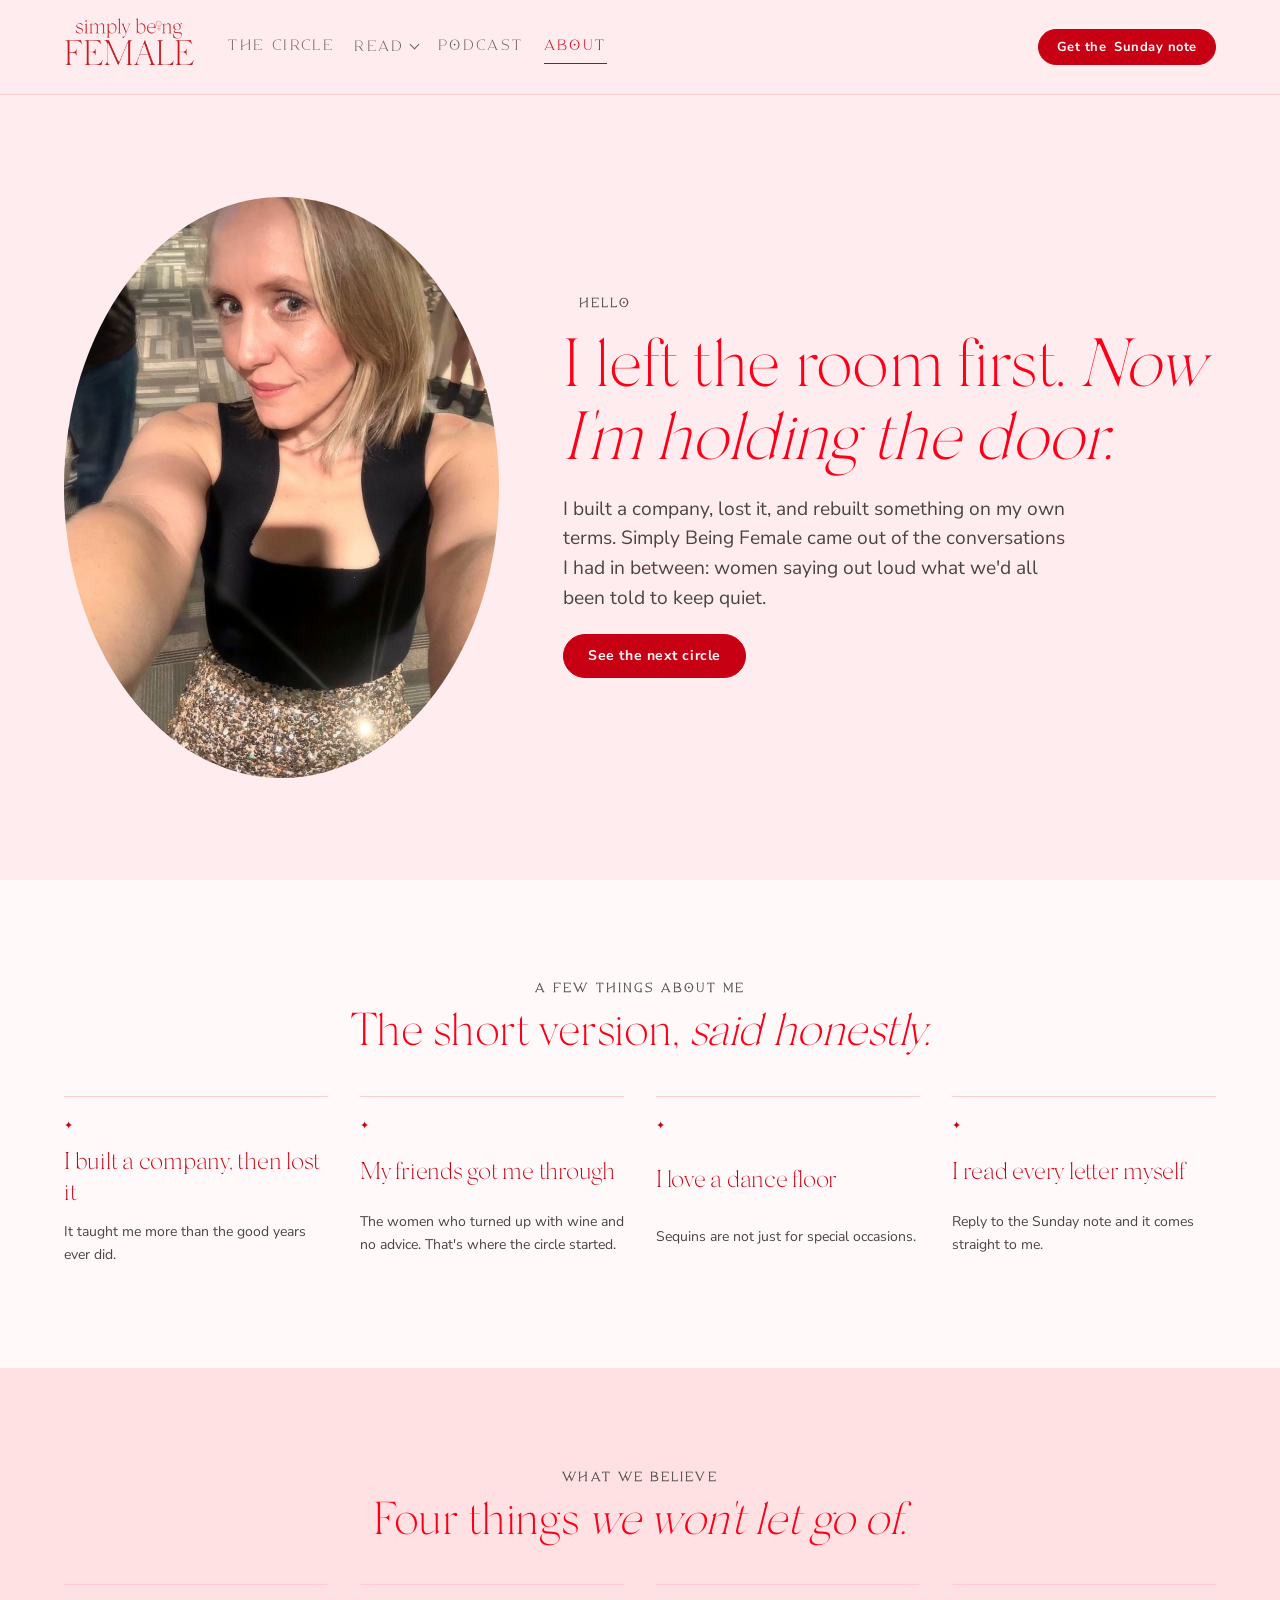
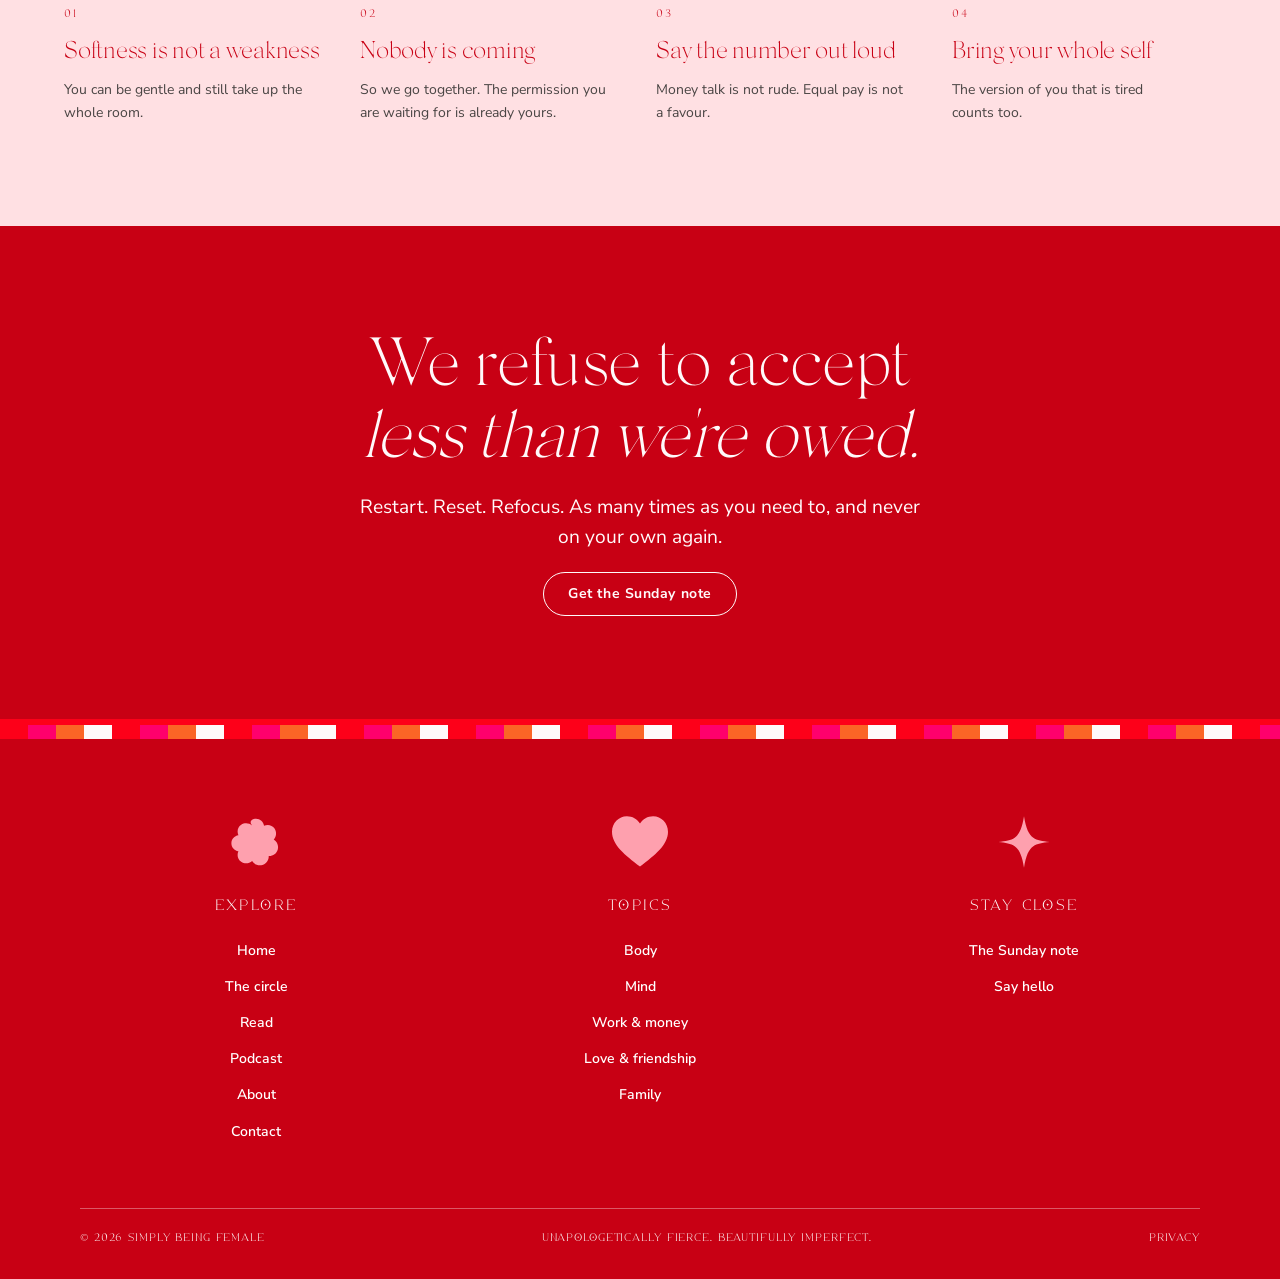
==== commit fbd039df: "White text on the bright colours; deep red footer and label pills Owner found dark text on the brigh" ====
--- a/about.html
+++ b/about.html
@@ -13,7 +13,7 @@
   <meta property="og:image" content="https://simplybeingfemale.netlify.app/assets/imagery/founder-garden.jpg" />
   <meta name="twitter:card" content="summary_large_image" />
   <link rel="icon" type="image/svg+xml" href="assets/favicon.svg" />
-  <link rel="stylesheet" href="style.css?v=20261121o" />
+  <link rel="stylesheet" href="style.css?v=20261121r" />
 </head>
 <body>
 
--- a/style.css
+++ b/style.css
@@ -1651,3 +1651,38 @@
 .card.tone-red .card-title, .card.tone-fierce .card-title { color: var(--sbf-paper); }
 .card.tint-salmon { background: var(--sbf-butter); }   /* hot-pink tint: deep red 4.9 */
 figcaption { color: var(--sbf-red-deep); }
+
+/* ===============================================================
+   2026-11-21 WHITE TEXT ON BRIGHTS (owner: dark text wasn't working).
+   White reads at headline size on every bright (red 4.05, hot pink
+   3.84, tangerine 3.00), so text on brights is white AND large/bold
+   (24px+, or 19px+ bold). Small labels move onto Deep Red pills
+   (white 6.06). Rose is too pale for white at any size, so it stays a
+   decorative fill; the footer moves to Deep Red.
+   =============================================================== */
+/* Tangerine: badge, quote banner, starburst */
+.spin-badge text { fill: #fff; font-weight: 700; }
+.spin-badge-mark { color: #fff; }
+.starburst { color: #fff; }
+.starburst span:first-child { font-size: 26px; }
+.starburst small { font-weight: 800; }
+.quote-banner-title, .quote-banner-title .punch { color: #fff; }
+.quote-banner-copy { color: #fff; font-size: 20px; font-weight: 700; line-height: 1.45; }
+.badge-yellow { background: var(--sbf-red-deep); color: #fff; }
+
+/* Hot pink Sunday note card: white, large and bold; the "Free" label becomes a deep red pill */
+.card.tone-fierce p { color: #fff; font-size: 19px; font-weight: 700; line-height: 1.35; opacity: 1; }
+.card.tone-fierce .card-eyebrow { justify-self: start; align-self: start; width: max-content; background: var(--sbf-red-deep); color: #fff; padding: 6px 12px; border-radius: 999px; }
+.card.tone-fierce .btn:hover { background: var(--sbf-red-deep); border-color: var(--sbf-red-deep); color: #fff; }
+
+/* Small labels that sat on rose become deep red pills */
+.badge-pink { background: var(--sbf-red-deep); color: #fff; }
+
+/* Footer: Deep Red with white text, rose icons, stripe on top */
+.site-footer { background: var(--sbf-red-deep); color: #fff; }
+.site-footer a, .footer-col a, .footer-col-title, .footer-bottom, .footer-bottom a, .footer-tagline { color: #fff; }
+.footer-icon { color: var(--sbf-rose); }
+.section.tone-orange, .section.tone-orange h1, .section.tone-orange h2, .section.tone-orange h3 { color: #fff; }
+.section.tone-orange h2 em { color: #fff; }
+main figure figcaption { color: var(--sbf-red-deep); }
+.taped-photo figcaption { color: var(--sbf-red-deep); }
